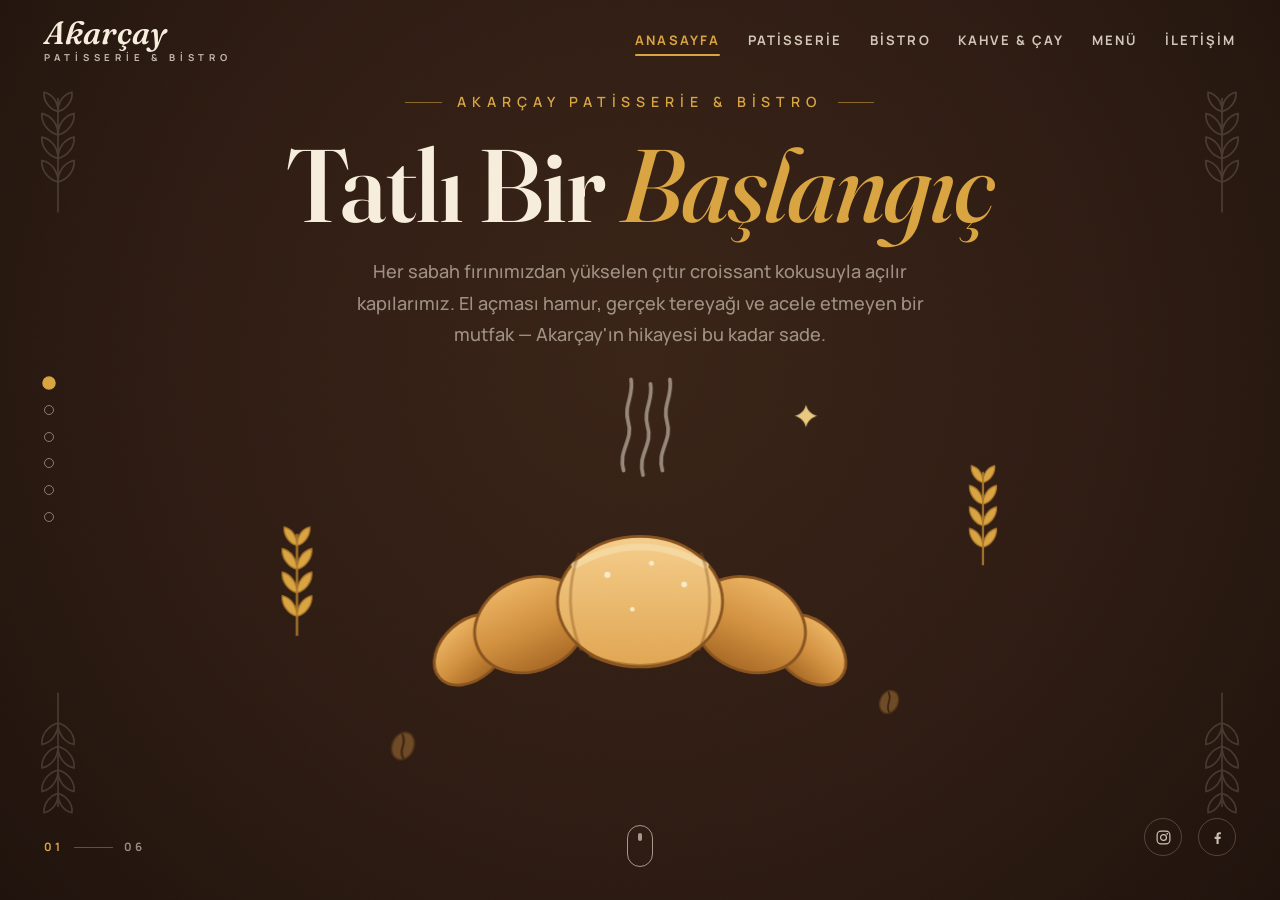
==== index.html @ a1cb0efa "feat: 6 sahnelik tam ekran arayüz — SceneDeck motoru, fare paralaksı, özgün SVG illüstrasyonlar" ====
<!DOCTYPE html>
<html lang="tr">
<head>
  <meta charset="UTF-8">
  <meta name="viewport" content="width=device-width, initial-scale=1.0, viewport-fit=cover">
  <title>Akarçay Patisserie &amp; Bistro — Tatlı Bir Başlangıç</title>
  <meta name="description" content="Akarçay Patisserie & Bistro: el yapımı pastalar, taze fırın ürünleri ve günün her saati bistro lezzetleri.">
  <meta name="theme-color" content="#2E1C13">
  <link rel="icon" href="data:image/svg+xml,%3Csvg xmlns='http://www.w3.org/2000/svg' viewBox='0 0 100 100'%3E%3Ctext y='.9em' font-size='90'%3E%F0%9F%A5%90%3C/text%3E%3C/svg%3E">
  <link rel="preconnect" href="https://fonts.googleapis.com">
  <link rel="preconnect" href="https://fonts.gstatic.com" crossorigin>
  <link href="https://fonts.googleapis.com/css2?family=Fraunces:ital,opsz,wght@0,9..144,400;0,9..144,560;0,9..144,640;1,9..144,480;1,9..144,560&family=Manrope:wght@400;500;600;700&display=swap" rel="stylesheet">
  <link rel="stylesheet" href="css/tokens.css">
  <link rel="stylesheet" href="css/base.css">
  <link rel="stylesheet" href="css/layout.css">
  <link rel="stylesheet" href="css/scenes.css">
  <link rel="stylesheet" href="css/responsive.css">
</head>
<body>

  <!-- ═══ Yükleme perdesi ═══ -->
  <div class="preloader" aria-hidden="true">
    <div class="preloader-mark">
      <span class="preloader-name">Akarçay</span>
      <span class="preloader-sub">Patisserie &amp; Bistro</span>
    </div>
  </div>

  <!-- ═══ Sabit arayüz iskeleti ═══ -->
  <a class="skip-link" href="#iletisim">İletişime atla</a>

  <header class="site-chrome site-header">
    <a class="brand" href="#anasayfa" data-goto="0" aria-label="Akarçay Patisserie ve Bistro — Anasayfa">
      <span class="brand-name">Akarçay</span>
      <span class="brand-sub">Patisserie &amp; Bistro</span>
    </a>
    <nav class="site-nav" aria-label="Ana menü">
      <a href="#anasayfa"   data-goto="0">Anasayfa</a>
      <a href="#patisserie" data-goto="1">Patisserie</a>
      <a href="#bistro"     data-goto="2">Bistro</a>
      <a href="#kahve"      data-goto="3">Kahve &amp; Çay</a>
      <a href="#menu"       data-goto="4">Menü</a>
      <a href="#iletisim"   data-goto="5">İletişim</a>
    </nav>
    <button class="menu-toggle" type="button" aria-expanded="false" aria-controls="menu-overlay" aria-label="Menüyü aç">
      <span></span><span></span>
    </button>
  </header>

  <nav class="bullets site-chrome" aria-label="Sahne gezinmesi">
    <button type="button" data-goto="0" aria-label="1. sahne — Tatlı Bir Başlangıç" aria-current="true"></button>
    <button type="button" data-goto="1" aria-label="2. sahne — Patisserie"></button>
    <button type="button" data-goto="2" aria-label="3. sahne — Bistro"></button>
    <button type="button" data-goto="3" aria-label="4. sahne — Kahve ve Çay"></button>
    <button type="button" data-goto="4" aria-label="5. sahne — Menü"></button>
    <button type="button" data-goto="5" aria-label="6. sahne — İletişim"></button>
  </nav>

  <div class="slide-counter site-chrome" aria-hidden="true">
    <span class="counter-current">01</span><span class="counter-sep"></span><span class="counter-total">06</span>
  </div>

  <div class="scroll-hint site-chrome" aria-hidden="true">
    <span class="scroll-hint-mouse"><span class="scroll-hint-dot"></span></span>
  </div>

  <div class="socials site-chrome">
    <a href="#" aria-label="Instagram (yakında)">
      <svg viewBox="0 0 24 24" aria-hidden="true"><rect x="3" y="3" width="18" height="18" rx="5.5" fill="none" stroke="currentColor" stroke-width="1.7"/><circle cx="12" cy="12" r="4.2" fill="none" stroke="currentColor" stroke-width="1.7"/><circle cx="17.2" cy="6.8" r="1.25" fill="currentColor"/></svg>
    </a>
    <a href="#" aria-label="Facebook (yakında)">
      <svg viewBox="0 0 24 24" aria-hidden="true"><path d="M13.6 21v-7h2.6l.5-3h-3.1V9.1c0-.9.3-1.6 1.7-1.6h1.5V4.8c-.3 0-1.2-.1-2.3-.1-2.3 0-3.9 1.4-3.9 4V11H8v3h2.6v7z" fill="currentColor"/></svg>
    </a>
  </div>

  <svg class="ornament ornament-tl site-chrome" aria-hidden="true"><use href="#orn-wheat"/></svg>
  <svg class="ornament ornament-tr site-chrome" aria-hidden="true"><use href="#orn-wheat"/></svg>
  <svg class="ornament ornament-bl site-chrome" aria-hidden="true"><use href="#orn-wheat"/></svg>
  <svg class="ornament ornament-br site-chrome" aria-hidden="true"><use href="#orn-wheat"/></svg>

  <!-- ═══ Sahne destesi ═══ -->
  <main class="deck" id="deck" aria-label="Akarçay tanıtım sahneleri">

    <div class="deck-bgs" aria-hidden="true">
      <div class="deck-bg bg-espresso is-visible"></div>
      <div class="deck-bg bg-cherry"></div>
      <div class="deck-bg bg-olive"></div>
      <div class="deck-bg bg-mocha"></div>
      <div class="deck-bg bg-cream"></div>
      <div class="deck-bg bg-night"></div>
    </div>

    <!-- ── Sahne 1 · Açılış ── -->
    <section class="slide is-active" id="anasayfa" data-theme="dark" role="group" aria-roledescription="sahne" aria-label="1 / 6 — Tatlı Bir Başlangıç">
      <div class="copy">
        <p class="kicker layer" data-depth="6" style="--d:40ms"><span class="anim">Akarçay Patisserie &amp; Bistro</span></p>
        <h1 class="headline layer" data-depth="10" style="--d:120ms"><span class="anim">Tatlı Bir <em>Başlangıç</em></span></h1>
        <p class="lead layer" data-depth="8" style="--d:220ms"><span class="anim">Her sabah fırınımızdan yükselen çıtır croissant kokusuyla açılır kapılarımız. El açması hamur, gerçek tereyağı ve acele etmeyen bir mutfak — Akarçay'ın hikayesi bu kadar sade.</span></p>
      </div>
      <div class="scene s1">
        <div class="layer s1-shadow" data-depth="18" style="--d:260ms"><div class="anim"><div class="shadow-blob"></div></div></div>
        <div class="layer s1-croissant" data-depth="26" style="--d:200ms"><div class="anim"><div class="float float-a">
          <svg viewBox="0 0 480 300" aria-hidden="true">
            <defs>
              <linearGradient id="g-cro" x1="0" y1="0" x2="0" y2="1">
                <stop offset="0" stop-color="#EBB463"/><stop offset=".55" stop-color="#D08F3E"/><stop offset="1" stop-color="#A96A26"/>
              </linearGradient>
              <linearGradient id="g-cro-hi" x1="0" y1="0" x2="0" y2="1">
                <stop offset="0" stop-color="#F5CE8C"/><stop offset="1" stop-color="#E0A652"/>
              </linearGradient>
            </defs>
            <g stroke="#8A5420" stroke-width="3">
              <ellipse cx="64"  cy="210" rx="44" ry="30" fill="url(#g-cro)" transform="rotate(-42 64 210)"/>
              <ellipse cx="416" cy="210" rx="44" ry="30" fill="url(#g-cro)" transform="rotate(42 416 210)"/>
              <ellipse cx="126" cy="184" rx="60" ry="48" fill="url(#g-cro)" transform="rotate(-24 126 184)"/>
              <ellipse cx="354" cy="184" rx="60" ry="48" fill="url(#g-cro)" transform="rotate(24 354 184)"/>
              <ellipse cx="240" cy="160" rx="86" ry="68" fill="url(#g-cro-hi)"/>
            </g>
            <path d="M172 122 Q240 84 308 122" fill="none" stroke="#F6DCA6" stroke-width="7" stroke-linecap="round" opacity=".8"/>
            <path d="M188 216 Q240 238 292 216" fill="none" stroke="#8A5420" stroke-width="4" stroke-linecap="round" opacity=".55"/>
            <path d="M176 110 Q158 160 178 210" fill="none" stroke="#8A5420" stroke-width="3" stroke-linecap="round" opacity=".4"/>
            <path d="M304 110 Q322 160 302 210" fill="none" stroke="#8A5420" stroke-width="3" stroke-linecap="round" opacity=".4"/>
            <g fill="#FBF0D2" opacity=".9">
              <circle cx="206" cy="132" r="3.2"/><circle cx="252" cy="120" r="2.6"/><circle cx="286" cy="142" r="3"/><circle cx="232" cy="168" r="2.4"/>
            </g>
          </svg>
        </div></div></div>
        <div class="layer s1-steam" data-depth="14" style="--d:420ms"><div class="anim">
          <svg class="steam" viewBox="0 0 120 150" aria-hidden="true">
            <path class="steam-p steam-1" d="M38 140 C30 112 52 100 44 74 C38 52 52 40 48 18" fill="none" stroke="currentColor" stroke-width="5" stroke-linecap="round"/>
            <path class="steam-p steam-2" d="M64 146 C56 118 78 106 70 80 C64 58 78 46 74 24" fill="none" stroke="currentColor" stroke-width="5" stroke-linecap="round"/>
            <path class="steam-p steam-3" d="M90 140 C82 112 104 100 96 74 C90 52 104 40 100 18" fill="none" stroke="currentColor" stroke-width="5" stroke-linecap="round"/>
          </svg>
        </div></div>
        <div class="layer s1-wheat-l" data-depth="34" style="--d:340ms"><div class="anim"><div class="float float-c">
          <svg viewBox="0 0 60 120" aria-hidden="true"><use href="#orn-wheat-solid"/></svg>
        </div></div></div>
        <div class="layer s1-wheat-r" data-depth="40" style="--d:380ms"><div class="anim"><div class="float float-b">
          <svg viewBox="0 0 60 120" aria-hidden="true"><use href="#orn-wheat-solid"/></svg>
        </div></div></div>
        <div class="layer s1-bean-1" data-depth="52" style="--d:440ms"><div class="anim"><div class="float float-b">
          <svg viewBox="0 0 40 40" aria-hidden="true"><use href="#ic-bean"/></svg>
        </div></div></div>
        <div class="layer s1-bean-2" data-depth="60" style="--d:500ms"><div class="anim"><div class="float float-c">
          <svg viewBox="0 0 40 40" aria-hidden="true"><use href="#ic-bean"/></svg>
        </div></div></div>
        <div class="layer s1-spark" data-depth="70" style="--d:560ms"><div class="anim">
          <svg class="sparkle" viewBox="0 0 32 32" aria-hidden="true"><use href="#ic-spark"/></svg>
        </div></div></div>
      </div>
    </section>

    <!-- ── Sahne 2 · Patisserie ── -->
    <section class="slide" id="patisserie" data-theme="dark" role="group" aria-roledescription="sahne" aria-label="2 / 6 — El Emeği, Katman Katman">
      <div class="copy">
        <p class="kicker layer" data-depth="6" style="--d:40ms"><span class="anim">Patisserie</span></p>
        <h2 class="headline layer" data-depth="10" style="--d:120ms"><span class="anim">El Emeği, <em>Katman Katman</em></span></h2>
        <p class="lead layer" data-depth="8" style="--d:220ms"><span class="anim">Pandispanyadan kremaya her kat, ölçüyle değil sabırla hazırlanır. Vitrinimizdeki her dilim, günün en tatlı kararıdır.</span></p>
      </div>
      <div class="scene s2">
        <div class="layer s2-shadow" data-depth="18" style="--d:260ms"><div class="anim"><div class="shadow-blob"></div></div></div>
        <div class="layer s2-cake" data-depth="26" style="--d:200ms"><div class="anim"><div class="float float-a">
          <svg viewBox="0 0 380 400" aria-hidden="true">
            <defs>
              <linearGradient id="g-sponge" x1="0" y1="0" x2="0" y2="1">
                <stop offset="0" stop-color="#F6E7C8"/><stop offset="1" stop-color="#E8CFA0"/>
              </linearGradient>
              <linearGradient id="g-berrycream" x1="0" y1="0" x2="0" y2="1">
                <stop offset="0" stop-color="#D96A82"/><stop offset="1" stop-color="#B94660"/>
              </linearGradient>
            </defs>
            <ellipse cx="190" cy="356" rx="86" ry="14" fill="#B98A4C"/>
            <rect x="180" y="304" width="20" height="52" fill="#C99A56"/>
            <ellipse cx="190" cy="304" rx="126" ry="18" fill="#D9AC62"/>
            <g stroke="#8E5A2A" stroke-width="2.5">
              <rect x="76" y="236" width="228" height="62" rx="10" fill="url(#g-sponge)"/>
              <rect x="76" y="206" width="228" height="34" rx="10" fill="url(#g-berrycream)"/>
              <rect x="76" y="148" width="228" height="62" rx="10" fill="url(#g-sponge)"/>
            </g>
            <path d="M76 152 q0 -10 10 -10 h208 q10 0 10 10 v10 q-14 26 -26 2 q-10 30 -24 4 q-12 26 -25 2 q-11 28 -24 3 q-12 26 -25 2 q-11 28 -24 3 q-13 26 -26 2 q-12 28 -24 4 q-10 22 -20 -2 z" fill="#8E3548" stroke="#6E2635" stroke-width="2.5"/>
            <g transform="translate(190 106)">
              <path d="M0 34 C-26 18 -20 -12 0 -6 C20 -12 26 18 0 34" fill="#C6394F" stroke="#8E2438" stroke-width="2.5"/>
              <path d="M-9 -8 L0 -20 L9 -8 L0 -12 Z" fill="#5E7C46"/>
              <g fill="#F2C9C0" opacity=".85"><circle cx="-7" cy="8" r="1.6"/><circle cx="6" cy="4" r="1.6"/><circle cx="0" cy="18" r="1.6"/></g>
            </g>
            <g fill="#FBF0D2" opacity=".8"><circle cx="106" cy="178" r="2.6"/><circle cx="196" cy="186" r="2.2"/><circle cx="270" cy="172" r="2.6"/><circle cx="140" cy="262" r="2.4"/><circle cx="246" cy="268" r="2.4"/></g>
          </svg>
        </div></div></div>
        <div class="layer s2-mac-1" data-depth="46" style="--d:380ms"><div class="anim"><div class="float float-b">
          <svg viewBox="0 0 90 60" style="color:#C4536A" aria-hidden="true"><use href="#ic-macaron"/></svg>
        </div></div></div>
        <div class="layer s2-mac-2" data-depth="58" style="--d:440ms"><div class="anim"><div class="float float-c">
          <svg viewBox="0 0 90 60" style="color:#A9BC8F" aria-hidden="true"><use href="#ic-macaron"/></svg>
        </div></div></div>
        <div class="layer s2-mac-3" data-depth="38" style="--d:500ms"><div class="anim"><div class="float float-a">
          <svg viewBox="0 0 90 60" style="color:#D9A441" aria-hidden="true"><use href="#ic-macaron"/></svg>
        </div></div></div>
        <div class="layer s2-berry-1" data-depth="64" style="--d:520ms"><div class="anim"><div class="float float-b">
          <svg viewBox="0 0 36 40" aria-hidden="true"><use href="#ic-berry"/></svg>
        </div></div></div>
        <div class="layer s2-berry-2" data-depth="50" style="--d:560ms"><div class="anim"><div class="float float-c">
          <svg viewBox="0 0 36 40" aria-hidden="true"><use href="#ic-berry"/></svg>
        </div></div></div>
        <div class="layer s2-spark" data-depth="72" style="--d:600ms"><div class="anim">
          <svg class="sparkle" viewBox="0 0 32 32" aria-hidden="true"><use href="#ic-spark"/></svg>
        </div></div></div>
      </div>
    </section>

    <!-- ── Sahne 3 · Bistro ── -->
    <section class="slide" id="bistro" data-theme="dark" role="group" aria-roledescription="sahne" aria-label="3 / 6 — Günün Her Saati Sofra">
      <div class="copy">
        <p class="kicker layer" data-depth="6" style="--d:40ms"><span class="anim">Bistro</span></p>
        <h2 class="headline layer" data-depth="10" style="--d:120ms"><span class="anim">Günün Her Saati <em>Sofra</em></span></h2>
        <p class="lead layer" data-depth="8" style="--d:220ms"><span class="anim">Kahvaltıdan akşam sofrasına uzanan all-day mutfağımızda tabaklar mevsimle değişir; lezzet hep aynı kalır.</span></p>
      </div>
      <div class="scene s3">
        <div class="layer s3-shadow" data-depth="18" style="--d:260ms"><div class="anim"><div class="shadow-blob"></div></div></div>
        <div class="layer s3-plate" data-depth="26" style="--d:200ms"><div class="anim"><div class="float float-a">
          <svg viewBox="0 0 460 330" aria-hidden="true">
            <defs>
              <linearGradient id="g-toast" x1="0" y1="0" x2="0" y2="1">
                <stop offset="0" stop-color="#E8B462"/><stop offset="1" stop-color="#C08540"/>
              </linearGradient>
            </defs>
            <ellipse cx="230" cy="180" rx="196" ry="122" fill="#F1E6D2" stroke="#C9B48E" stroke-width="3"/>
            <ellipse cx="230" cy="178" rx="164" ry="98" fill="#FAF3E4"/>
            <g transform="rotate(-7 210 172)">
              <rect x="96" y="118" width="212" height="126" rx="16" fill="url(#g-toast)" stroke="#8A5420" stroke-width="3"/>
              <rect x="110" y="130" width="184" height="102" rx="10" fill="#F0C87E" opacity=".65"/>
            </g>
            <path d="M156 148 C120 132 118 186 152 196 C130 224 178 244 200 224 C214 250 262 244 264 216 C296 228 322 196 298 176 C322 156 292 122 264 136 C254 108 202 108 196 134 C176 118 148 124 156 148 Z" fill="#FFF9EE" stroke="#E4D2AE" stroke-width="3"/>
            <circle cx="212" cy="180" r="34" fill="#E8A33D" stroke="#C77F1F" stroke-width="3"/>
            <ellipse cx="202" cy="170" rx="10" ry="7" fill="#F6C86E" opacity=".9"/>
            <g transform="rotate(14 350 208)">
              <path d="M296 208 A54 34 0 0 1 404 208 L404 214 A54 34 0 0 1 296 214 Z" fill="#7E9457" stroke="#55693A" stroke-width="3"/>
              <path d="M310 206 A40 24 0 0 1 390 206 L390 210 A40 24 0 0 1 310 210 Z" fill="#B7CB8B"/>
              <circle cx="350" cy="204" r="9" fill="#6B4B2A"/>
            </g>
            <g fill="#43512F" opacity=".85"><circle cx="150" cy="238" r="2.4"/><circle cx="252" cy="252" r="2.4"/><circle cx="318" cy="150" r="2.4"/></g>
          </svg>
        </div></div></div>
        <div class="layer s3-tomato" data-depth="52" style="--d:400ms"><div class="anim"><div class="float float-b">
          <svg viewBox="0 0 56 56" aria-hidden="true">
            <circle cx="28" cy="28" r="24" fill="#D95746" stroke="#A93526" stroke-width="2.5"/>
            <circle cx="28" cy="28" r="17" fill="#EE7A64"/>
            <g fill="#F8C9B4"><ellipse cx="28" cy="16" rx="4" ry="6"/><ellipse cx="38" cy="24" rx="4" ry="6" transform="rotate(72 38 24)"/><ellipse cx="34" cy="37" rx="4" ry="6" transform="rotate(144 34 37)"/><ellipse cx="22" cy="37" rx="4" ry="6" transform="rotate(216 22 37)"/><ellipse cx="18" cy="24" rx="4" ry="6" transform="rotate(288 18 24)"/></g>
            <circle cx="28" cy="28" r="4" fill="#F5B49A"/>
          </svg>
        </div></div></div>
        <div class="layer s3-basil-1" data-depth="62" style="--d:460ms"><div class="anim"><div class="float float-c">
          <svg viewBox="0 0 44 52" aria-hidden="true"><use href="#ic-leaf"/></svg>
        </div></div></div>
        <div class="layer s3-basil-2" data-depth="44" style="--d:520ms"><div class="anim"><div class="float float-a">
          <svg viewBox="0 0 44 52" aria-hidden="true"><use href="#ic-leaf"/></svg>
        </div></div></div>
        <div class="layer s3-pepper" data-depth="70" style="--d:560ms"><div class="anim"><div class="float float-b">
          <svg viewBox="0 0 48 30" aria-hidden="true">
            <path d="M6 22 C10 8 34 4 42 10 C40 14 36 14 32 13 C26 24 12 28 6 22 Z" fill="#C24A38" stroke="#8E2F20" stroke-width="2"/>
            <path d="M42 10 C45 8 46 6 45 3" fill="none" stroke="#5E7C46" stroke-width="2.5" stroke-linecap="round"/>
          </svg>
        </div></div></div>
      </div>
    </section>

    <!-- ── Sahne 4 · Kahve & Çay ── -->
    <section class="slide" id="kahve" data-theme="dark" role="group" aria-roledescription="sahne" aria-label="4 / 6 — Fincanın Sıcak Tarafı">
      <div class="copy">
        <p class="kicker layer" data-depth="6" style="--d:40ms"><span class="anim">Kahve &amp; Çay</span></p>
        <h2 class="headline layer" data-depth="10" style="--d:120ms"><span class="anim">Fincanın <em>Sıcak</em> Tarafı</span></h2>
        <p class="lead layer" data-depth="8" style="--d:220ms"><span class="anim">Özenle kavrulmuş çekirdekler, ince demlenmiş çaylar; yanında küçük bir tatlı, karşınızda büyük bir mola.</span></p>
      </div>
      <div class="scene s4">
        <div class="layer s4-shadow" data-depth="18" style="--d:260ms"><div class="anim"><div class="shadow-blob"></div></div></div>
        <div class="layer s4-cup" data-depth="26" style="--d:200ms"><div class="anim"><div class="float float-a">
          <svg viewBox="0 0 400 340" aria-hidden="true">
            <defs>
              <linearGradient id="g-cup" x1="0" y1="0" x2="0" y2="1">
                <stop offset="0" stop-color="#FBF3E2"/><stop offset="1" stop-color="#E9D6B4"/>
              </linearGradient>
            </defs>
            <ellipse cx="200" cy="296" rx="132" ry="22" fill="#D9AC62"/>
            <ellipse cx="200" cy="290" rx="108" ry="16" fill="#EFD9AE"/>
            <path d="M298 172 C336 164 344 216 300 226 C292 228 284 228 280 226 L286 206 C302 210 316 204 312 190 C309 179 300 176 292 180 Z" fill="url(#g-cup)" stroke="#B08A4E" stroke-width="3"/>
            <path d="M104 150 L120 268 Q122 284 146 284 L254 284 Q278 284 280 268 L296 150 Z" fill="url(#g-cup)" stroke="#B08A4E" stroke-width="3"/>
            <path d="M112 196 L288 196" stroke="#C98A3D" stroke-width="5" opacity=".55"/>
            <ellipse cx="200" cy="150" rx="96" ry="26" fill="#4A2C14" stroke="#B08A4E" stroke-width="3"/>
            <path d="M200 136 C188 142 190 152 200 156 C210 152 212 142 200 136 M200 156 C198 160 198 164 200 168" fill="none" stroke="#EFD9AE" stroke-width="4" stroke-linecap="round"/>
            <ellipse cx="200" cy="150" rx="72" ry="17" fill="none" stroke="#D9A441" stroke-width="2.5" opacity=".6"/>
          </svg>
        </div></div></div>
        <div class="layer s4-steam" data-depth="14" style="--d:420ms"><div class="anim">
          <svg class="steam steam-big" viewBox="0 0 120 150" aria-hidden="true">
            <path class="steam-p steam-1" d="M38 140 C30 112 52 100 44 74 C38 52 52 40 48 18" fill="none" stroke="currentColor" stroke-width="5" stroke-linecap="round"/>
            <path class="steam-p steam-2" d="M64 146 C56 118 78 106 70 80 C64 58 78 46 74 24" fill="none" stroke="currentColor" stroke-width="5" stroke-linecap="round"/>
            <path class="steam-p steam-3" d="M90 140 C82 112 104 100 96 74 C90 52 104 40 100 18" fill="none" stroke="currentColor" stroke-width="5" stroke-linecap="round"/>
          </svg>
        </div></div>
        <div class="layer s4-bean-1" data-depth="56" style="--d:400ms"><div class="anim"><div class="float float-b">
          <svg viewBox="0 0 40 40" aria-hidden="true"><use href="#ic-bean"/></svg>
        </div></div></div>
        <div class="layer s4-bean-2" data-depth="44" style="--d:460ms"><div class="anim"><div class="float float-c">
          <svg viewBox="0 0 40 40" aria-hidden="true"><use href="#ic-bean"/></svg>
        </div></div></div>
        <div class="layer s4-cinnamon" data-depth="64" style="--d:520ms"><div class="anim"><div class="float float-a">
          <svg viewBox="0 0 90 34" aria-hidden="true">
            <rect x="4" y="8" width="82" height="18" rx="9" fill="#A96A32" stroke="#7C481D" stroke-width="2.5"/>
            <path d="M12 12 q8 5 0 10 M26 12 q8 5 0 10 M40 12 q8 5 0 10 M54 12 q8 5 0 10 M68 12 q8 5 0 10" fill="none" stroke="#7C481D" stroke-width="2" stroke-linecap="round" opacity=".8"/>
          </svg>
        </div></div></div>
        <div class="layer s4-anise" data-depth="74" style="--d:560ms"><div class="anim"><div class="float float-b">
          <svg viewBox="0 0 44 44" aria-hidden="true">
            <g fill="#6E4A26" stroke="#4E3218" stroke-width="1.6">
              <ellipse cx="22" cy="8"  rx="4.5" ry="8"/><ellipse cx="22" cy="36" rx="4.5" ry="8"/>
              <ellipse cx="8"  cy="22" rx="8" ry="4.5"/><ellipse cx="36" cy="22" rx="8" ry="4.5"/>
              <ellipse cx="12" cy="12" rx="4.2" ry="7.4" transform="rotate(-45 12 12)"/><ellipse cx="32" cy="32" rx="4.2" ry="7.4" transform="rotate(-45 32 32)"/>
              <ellipse cx="32" cy="12" rx="4.2" ry="7.4" transform="rotate(45 32 12)"/><ellipse cx="12" cy="32" rx="4.2" ry="7.4" transform="rotate(45 12 32)"/>
            </g>
            <circle cx="22" cy="22" r="4.5" fill="#8A5E30"/>
          </svg>
        </div></div></div>
      </div>
    </section>

    <!-- ── Sahne 5 · Menü kapısı (aydınlık) ── -->
    <section class="slide" id="menu" data-theme="light" role="group" aria-roledescription="sahne" aria-label="5 / 6 — Sofra Kuruldu">
      <div class="copy">
        <p class="kicker layer" data-depth="6" style="--d:40ms"><span class="anim">Menü</span></p>
        <h2 class="headline layer" data-depth="10" style="--d:120ms"><span class="anim">Sofra <em>Kuruldu</em></span></h2>
        <p class="lead layer" data-depth="8" style="--d:220ms"><span class="anim">Patisserie vitrininden bistro klasiklerine — hepsi tek menüde bir araya geliyor.</span></p>
        <div class="cta-wrap layer" data-depth="12" style="--d:320ms"><div class="anim">
          <button class="btn btn-dark" type="button" data-soon>Menüyü Keşfet</button>
          <p class="cta-note">QR menümüz çok yakında burada</p>
          <span class="soon-stamp" aria-hidden="true">Çok Yakında</span>
        </div></div>
      </div>
      <div class="scene s5">
        <div class="layer s5-tart" data-depth="40" style="--d:300ms"><div class="anim"><div class="float float-a">
          <svg viewBox="0 0 200 200" aria-hidden="true">
            <circle cx="100" cy="100" r="96" fill="#FFFDF6" stroke="#DCC9A4" stroke-width="3"/>
            <circle cx="100" cy="100" r="64" fill="#E8B462" stroke="#B07C34" stroke-width="3"/>
            <circle cx="100" cy="100" r="48" fill="#8E3548"/>
            <g fill="#C6394F" stroke="#6E2635" stroke-width="1.5"><circle cx="86" cy="88" r="9"/><circle cx="114" cy="86" r="9"/><circle cx="122" cy="112" r="9"/><circle cx="96" cy="118" r="9"/><circle cx="76" cy="108" r="9"/><circle cx="104" cy="100" r="9"/></g>
          </svg>
        </div></div></div>
        <div class="layer s5-coffee" data-depth="56" style="--d:360ms"><div class="anim"><div class="float float-b">
          <svg viewBox="0 0 180 180" aria-hidden="true">
            <circle cx="90" cy="90" r="86" fill="#FFFDF6" stroke="#DCC9A4" stroke-width="3"/>
            <circle cx="90" cy="90" r="58" fill="#4A2C14"/>
            <path d="M62 92 C74 74 106 74 118 92 C106 108 74 108 62 92 Z" fill="#C98A3D" opacity=".85"/>
            <path d="M78 90 q12 -12 24 0 q-12 12 -24 0" fill="#F1E2C2"/>
          </svg>
        </div></div></div>
        <div class="layer s5-roll" data-depth="34" style="--d:420ms"><div class="anim"><div class="float float-c">
          <svg viewBox="0 0 190 190" aria-hidden="true">
            <circle cx="95" cy="95" r="90" fill="#FFFDF6" stroke="#DCC9A4" stroke-width="3"/>
            <circle cx="95" cy="95" r="58" fill="#D9A441" stroke="#A96A26" stroke-width="3"/>
            <path d="M95 95 m0 -44 a44 44 0 1 1 -44 44 a34 34 0 1 0 34 -34 a24 24 0 1 1 -24 24 a14 14 0 1 0 14 -14" fill="none" stroke="#8A5420" stroke-width="7" stroke-linecap="round"/>
          </svg>
        </div></div></div>
        <div class="layer s5-salad" data-depth="48" style="--d:480ms"><div class="anim"><div class="float float-a">
          <svg viewBox="0 0 200 200" aria-hidden="true">
            <circle cx="100" cy="100" r="96" fill="#FFFDF6" stroke="#DCC9A4" stroke-width="3"/>
            <circle cx="100" cy="100" r="62" fill="#EFE6CE"/>
            <g fill="#7E9457" stroke="#55693A" stroke-width="2"><ellipse cx="82" cy="92" rx="20" ry="14" transform="rotate(-24 82 92)"/><ellipse cx="116" cy="88" rx="20" ry="14" transform="rotate(18 116 88)"/><ellipse cx="100" cy="116" rx="22" ry="15" transform="rotate(-6 100 116)"/></g>
            <circle cx="94" cy="94" r="7" fill="#D95746"/><circle cx="120" cy="110" r="7" fill="#D95746"/><circle cx="76" cy="112" r="6" fill="#E8A33D"/>
          </svg>
        </div></div></div>
        <div class="layer s5-slice" data-depth="62" style="--d:520ms"><div class="anim"><div class="float float-b">
          <svg viewBox="0 0 170 170" aria-hidden="true">
            <circle cx="85" cy="85" r="80" fill="#FFFDF6" stroke="#DCC9A4" stroke-width="3"/>
            <g transform="rotate(-18 85 85)">
              <path d="M85 40 L122 124 Q85 140 48 124 Z" fill="#F6E7C8" stroke="#B07C34" stroke-width="3"/>
              <path d="M62 116 Q85 126 108 116" fill="none" stroke="#B94660" stroke-width="8"/>
              <circle cx="85" cy="52" r="7" fill="#C6394F"/>
            </g>
          </svg>
        </div></div></div>
        <div class="layer s5-fork" data-depth="70" style="--d:560ms"><div class="anim"><div class="float float-c">
          <svg viewBox="0 0 40 150" aria-hidden="true">
            <g stroke="#8A6B3F" stroke-width="4" stroke-linecap="round" fill="none">
              <path d="M12 8 V40 M20 8 V40 M28 8 V40"/>
              <path d="M12 40 Q20 52 20 60 V138 M28 40 Q20 52 20 60"/>
            </g>
          </svg>
        </div></div></div>
      </div>
    </section>

    <!-- ── Sahne 6 · Mekan & İletişim ── -->
    <section class="slide" id="iletisim" data-theme="dark" role="group" aria-roledescription="sahne" aria-label="6 / 6 — Çayınız Demlendi, Bekleriz">
      <div class="lamps layer" data-depth="10" style="--d:80ms" aria-hidden="true"><div class="anim">
        <svg viewBox="0 0 600 190" aria-hidden="true">
          <defs>
            <radialGradient id="g-glow" cx=".5" cy=".5" r=".5">
              <stop offset="0" stop-color="#F5CE8C" stop-opacity=".85"/><stop offset="1" stop-color="#F5CE8C" stop-opacity="0"/>
            </radialGradient>
          </defs>
          <g stroke="#8A6B3F" stroke-width="3">
            <line x1="120" y1="0" x2="120" y2="96"/><line x1="300" y1="0" x2="300" y2="52"/><line x1="480" y1="0" x2="480" y2="76"/>
          </g>
          <g>
            <circle cx="120" cy="118" r="40" fill="url(#g-glow)"/><circle cx="120" cy="112" r="15" fill="#E8B85C" stroke="#B08A4E" stroke-width="2.5"/>
            <circle cx="300" cy="74" r="46" fill="url(#g-glow)"/><circle cx="300" cy="68" r="16" fill="#F0C368" stroke="#B08A4E" stroke-width="2.5"/>
            <circle cx="480" cy="98" r="38" fill="url(#g-glow)"/><circle cx="480" cy="92" r="14" fill="#E8B85C" stroke="#B08A4E" stroke-width="2.5"/>
          </g>
        </svg>
      </div></div>
      <div class="copy copy-contact">
        <p class="kicker layer" data-depth="6" style="--d:40ms"><span class="anim">Mekan &amp; İletişim</span></p>
        <h2 class="headline layer" data-depth="10" style="--d:120ms"><span class="anim">Çayınız Demlendi, <em>Bekleriz</em></span></h2>
        <div class="contact-grid layer" data-depth="8" style="--d:240ms"><div class="anim">
          <div class="contact-item">
            <h3>Adres</h3>
            <p data-slot="adres">Adres bilgisi<br>çok yakında</p>
          </div>
          <div class="contact-item">
            <h3>Çalışma Saatleri</h3>
            <p data-slot="saatler">Her gün<br>08.00 — 23.00</p>
          </div>
          <div class="contact-item">
            <h3>Rezervasyon</h3>
            <p data-slot="telefon">Telefon numarası<br>çok yakında</p>
          </div>
        </div></div>
        <div class="cta-wrap layer" data-depth="12" style="--d:340ms"><div class="anim">
          <button class="btn btn-light" type="button" data-soon>Yol Tarifi Al</button>
          <span class="soon-stamp" aria-hidden="true">Çok Yakında</span>
        </div></div>
      </div>
    </section>

  </main>

  <!-- ═══ Mobil menü katmanı ═══ -->
  <div class="menu-overlay" id="menu-overlay" aria-hidden="true">
    <nav aria-label="Mobil menü">
      <a href="#anasayfa"   data-goto="0">Anasayfa</a>
      <a href="#patisserie" data-goto="1">Patisserie</a>
      <a href="#bistro"     data-goto="2">Bistro</a>
      <a href="#kahve"      data-goto="3">Kahve &amp; Çay</a>
      <a href="#menu"       data-goto="4">Menü</a>
      <a href="#iletisim"   data-goto="5">İletişim</a>
    </nav>
  </div>

  <!-- ═══ Doku katmanı ═══ -->
  <svg class="grain" aria-hidden="true">
    <filter id="grain-f"><feTurbulence type="fractalNoise" baseFrequency="0.72" numOctaves="2" stitchTiles="stitch"/></filter>
    <rect width="100%" height="100%" filter="url(#grain-f)"/>
  </svg>

  <!-- ═══ Ortak semboller ═══ -->
  <svg width="0" height="0" style="position:absolute" aria-hidden="true">
    <defs>
      <symbol id="orn-wheat" viewBox="0 0 60 120">
        <g fill="none" stroke="currentColor" stroke-width="1.6" stroke-linecap="round">
          <path d="M30 116 C30 84 30 48 30 10"/>
          <path d="M30 22 C22 20 16 12 17 4 C25 6 30 13 30 22 Z"/><path d="M30 22 C38 20 44 12 43 4 C35 6 30 13 30 22 Z"/>
          <path d="M30 44 C21 42 14 33 15 24 C24 26 30 34 30 44 Z"/><path d="M30 44 C39 42 46 33 45 24 C36 26 30 34 30 44 Z"/>
          <path d="M30 66 C21 64 14 55 15 46 C24 48 30 56 30 66 Z"/><path d="M30 66 C39 64 46 55 45 46 C36 48 30 56 30 66 Z"/>
          <path d="M30 88 C21 86 14 77 15 68 C24 70 30 78 30 88 Z"/><path d="M30 88 C39 86 46 77 45 68 C36 70 30 78 30 88 Z"/>
        </g>
      </symbol>
      <symbol id="orn-wheat-solid" viewBox="0 0 60 120">
        <g fill="#D9A441" stroke="#A9752B" stroke-width="1.4">
          <path d="M30 116 C30 84 30 48 30 12" fill="none" stroke-width="2.4"/>
          <path d="M30 24 C22 22 16 13 17 5 C25 7 30 14 30 24 Z"/><path d="M30 24 C38 22 44 13 43 5 C35 7 30 14 30 24 Z"/>
          <path d="M30 48 C21 46 14 36 15 27 C24 29 30 38 30 48 Z"/><path d="M30 48 C39 46 46 36 45 27 C36 29 30 38 30 48 Z"/>
          <path d="M30 72 C21 70 14 60 15 51 C24 53 30 62 30 72 Z"/><path d="M30 72 C39 70 46 60 45 51 C36 53 30 62 30 72 Z"/>
          <path d="M30 96 C21 94 14 84 15 75 C24 77 30 86 30 96 Z"/><path d="M30 96 C39 94 46 84 45 75 C36 77 30 86 30 96 Z"/>
        </g>
      </symbol>
      <symbol id="ic-bean" viewBox="0 0 40 40">
        <ellipse cx="20" cy="20" rx="13" ry="17" fill="#6E4A26" stroke="#4E3218" stroke-width="2" transform="rotate(24 20 20)"/>
        <path d="M14 8 C24 16 16 26 26 33" fill="none" stroke="#3C2712" stroke-width="2.6" stroke-linecap="round" transform="rotate(24 20 20)"/>
      </symbol>
      <symbol id="ic-spark" viewBox="0 0 32 32">
        <path d="M16 2 C17.5 9 23 14.5 30 16 C23 17.5 17.5 23 16 30 C14.5 23 9 17.5 2 16 C9 14.5 14.5 9 16 2 Z" fill="currentColor"/>
      </symbol>
      <symbol id="ic-macaron" viewBox="0 0 90 60">
        <ellipse cx="45" cy="20" rx="36" ry="16" fill="currentColor"/>
        <ellipse cx="45" cy="40" rx="36" ry="16" fill="currentColor"/>
        <ellipse cx="45" cy="12" rx="26" ry="8" fill="#FFFFFF" opacity=".22"/>
        <rect x="11" y="26" width="68" height="8" rx="4" fill="#FBF0D2"/>
        <ellipse cx="45" cy="52" rx="30" ry="5" fill="#000000" opacity=".14"/>
      </symbol>
      <symbol id="ic-berry" viewBox="0 0 36 40">
        <path d="M18 38 C4 30 6 12 18 8 C30 12 32 30 18 38 Z" fill="#C6394F" stroke="#8E2438" stroke-width="2"/>
        <path d="M12 8 L18 1 L24 8 L18 5 Z" fill="#5E7C46"/>
        <g fill="#F2C9C0" opacity=".85"><circle cx="14" cy="18" r="1.4"/><circle cx="22" cy="16" r="1.4"/><circle cx="18" cy="26" r="1.4"/><circle cx="13" cy="27" r="1.2"/><circle cx="23" cy="26" r="1.2"/></g>
      </symbol>
      <symbol id="ic-leaf" viewBox="0 0 44 52">
        <path d="M22 50 C4 38 4 14 22 2 C40 14 40 38 22 50 Z" fill="#5E7C46" stroke="#3F5630" stroke-width="2"/>
        <path d="M22 46 C22 32 22 18 22 6 M22 18 C16 20 12 24 11 29 M22 18 C28 20 32 24 33 29 M22 30 C17 32 14 35 13 39 M22 30 C27 32 30 35 31 39" fill="none" stroke="#3F5630" stroke-width="1.6" stroke-linecap="round"/>
      </symbol>
    </defs>
  </svg>

  <script src="js/utils.js"></script>
  <script src="js/parallax.js"></script>
  <script src="js/deck.js"></script>
  <script src="js/main.js"></script>
</body>
</html>
---- css/tokens.css ----
/* ═══ Akarçay Patisserie & Bistro — Tasarım Token'ları ═══ */

:root {
  /* Palet — sıcak patisserie */
  --espresso-900: #1F130D;
  --espresso-800: #2E1C13;
  --espresso-700: #3A2418;
  --mocha-700: #4A2E18;
  --cherry-800: #571E2B;
  --cherry-700: #7A2B3C;
  --olive-800: #2A331F;
  --olive-700: #3D4A2F;
  --cream-50: #FBF5E9;
  --cream-100: #F6EDDC;
  --cream-300: #EBD9BC;
  --caramel-400: #D9A441;
  --caramel-500: #C98A3D;
  --gold-300: #E8C97F;
  --berry-400: #C4536A;
  --pistachio-400: #A9BC8F;
  --ink: #2B1B12;

  /* Rol bazlı renkler (sahne temasına göre JS/CSS değiştirir) */
  --chrome: var(--cream-100);
  --chrome-soft: rgba(246, 237, 220, 0.55);
  --chrome-line: rgba(246, 237, 220, 0.28);
  --accent: var(--caramel-400);

  /* Tipografi */
  --font-display: "Fraunces", Georgia, "Times New Roman", serif;
  --font-body: "Manrope", "Segoe UI", system-ui, sans-serif;
  --text-hero: clamp(2.6rem, 1rem + 6.8vw, 6.6rem);
  --text-kicker: clamp(0.7rem, 0.62rem + 0.35vw, 0.88rem);
  --text-lead: clamp(0.95rem, 0.88rem + 0.35vw, 1.13rem);
  --text-ui: 0.82rem;

  /* Ritim */
  --space-edge: clamp(1.25rem, 0.8rem + 2.4vw, 3.5rem);
  --header-h: clamp(4.2rem, 3.4rem + 2vw, 5.6rem);

  /* Hareket fiziği */
  --ease-out-expo: cubic-bezier(0.16, 1, 0.3, 1);
  --ease-soft: cubic-bezier(0.33, 1, 0.68, 1);
  --dur-slide: 1200ms;
  --dur-out: 640ms;
  --dur-ui: 350ms;

  /* Katman düzeni */
  --z-deck: 1;
  --z-chrome: 40;
  --z-overlay: 60;
  --z-preloader: 80;
}

/* Aydınlık sahnede (Menü) arayüz mürekkep rengine döner */
html[data-scene-theme="light"] {
  --chrome: var(--ink);
  --chrome-soft: rgba(43, 27, 18, 0.55);
  --chrome-line: rgba(43, 27, 18, 0.22);
}
---- css/base.css ----
/* ═══ Temel: sıfırlama, tipografi, ortak bileşenler ═══ */

*, *::before, *::after { box-sizing: border-box; margin: 0; padding: 0; }

html, body {
  height: 100%;
  overflow: hidden;
  overscroll-behavior: none;
}

body {
  font-family: var(--font-body);
  font-size: 16px;
  line-height: 1.6;
  color: var(--cream-100);
  background: var(--espresso-800);
  -webkit-font-smoothing: antialiased;
  text-rendering: optimizeLegibility;
}

img, svg { display: block; max-width: 100%; }
button { font: inherit; color: inherit; background: none; border: none; cursor: pointer; }
a { color: inherit; text-decoration: none; }

::selection { background: var(--caramel-400); color: var(--espresso-900); }

:focus-visible {
  outline: 2px solid var(--accent);
  outline-offset: 3px;
  border-radius: 2px;
}

.skip-link {
  position: fixed;
  top: -100%;
  left: 1rem;
  z-index: var(--z-preloader);
  padding: 0.6rem 1.2rem;
  background: var(--cream-100);
  color: var(--ink);
  border-radius: 999px;
  font-size: var(--text-ui);
}
.skip-link:focus-visible { top: 1rem; }

/* ── Tipografi kalıpları ── */
.kicker {
  font-size: var(--text-kicker);
  font-weight: 600;
  letter-spacing: 0.42em;
  text-transform: uppercase;
  color: var(--accent);
  display: flex;
  align-items: center;
  justify-content: center;
  gap: 1.1em;
}
.kicker .anim { display: inline-flex; align-items: center; gap: 1.1em; }
.kicker .anim::before, .kicker .anim::after {
  content: "";
  width: 2.6em;
  height: 1px;
  background: currentColor;
  opacity: 0.55;
}

.headline {
  font-family: var(--font-display);
  font-size: var(--text-hero);
  font-weight: 560;
  line-height: 1.02;
  letter-spacing: -0.015em;
  text-wrap: balance;
}
.headline em {
  font-style: italic;
  font-weight: 480;
  color: var(--accent);
}

.lead {
  font-size: var(--text-lead);
  line-height: 1.75;
  max-width: 56ch;
  margin-inline: auto;
  color: var(--chrome-soft);
  font-weight: 500;
}

.slide[data-theme="light"] .copy { color: var(--ink); }
.slide[data-theme="light"] .lead { color: rgba(43, 27, 18, 0.72); }
.slide[data-theme="light"] .headline em { color: var(--caramel-500); }

/* ── Buton: hap formu, süpürme dolgusu ── */
.btn {
  position: relative;
  display: inline-block;
  padding: 0.95em 2.6em;
  border-radius: 999px;
  font-size: 0.92rem;
  font-weight: 700;
  letter-spacing: 0.14em;
  text-transform: uppercase;
  overflow: hidden;
  transition: color var(--dur-ui) var(--ease-soft), transform var(--dur-ui) var(--ease-soft);
  isolation: isolate;
}
.btn::before {
  content: "";
  position: absolute;
  inset: 0;
  border-radius: inherit;
  transform: scaleX(0);
  transform-origin: left center;
  transition: transform 0.45s var(--ease-out-expo);
  z-index: -1;
}
.btn:hover::before, .btn:focus-visible::before { transform: scaleX(1); }
.btn:hover { transform: translateY(-2px); }
.btn:active { transform: translateY(0) scale(0.98); }

.btn-dark {
  color: var(--cream-50);
  background: var(--ink);
  box-shadow: 0 10px 30px rgba(43, 27, 18, 0.28);
}
.btn-dark::before { background: var(--cherry-700); }

.btn-light {
  color: var(--cream-100);
  border: 1px solid var(--chrome-line);
}
.btn-light::before { background: var(--caramel-500); }
.btn-light:hover, .btn-light:focus-visible { color: var(--espresso-900); border-color: transparent; }

/* ── "Çok yakında" damgası ── */
.cta-wrap { position: relative; display: grid; justify-items: center; gap: 0.9rem; }
.cta-note {
  font-size: 0.78rem;
  letter-spacing: 0.18em;
  text-transform: uppercase;
  color: var(--chrome-soft);
  font-weight: 600;
}
.soon-stamp {
  position: absolute;
  top: -1.4rem;
  right: -3.2rem;
  padding: 0.45em 1.1em;
  border: 2px solid var(--berry-400);
  border-radius: 999px;
  color: var(--berry-400);
  font-family: var(--font-display);
  font-style: italic;
  font-size: 0.95rem;
  transform: rotate(8deg) scale(0);
  opacity: 0;
  pointer-events: none;
  transition: transform 0.5s var(--ease-out-expo), opacity 0.3s;
}
.cta-wrap.show-soon .soon-stamp { transform: rotate(8deg) scale(1); opacity: 1; }
---- css/layout.css ----
/* ═══ Arayüz iskeleti: header, gezinme, deste mekaniği ═══ */

.site-chrome { color: var(--chrome); transition: color 0.6s var(--ease-soft); }

/* ── Header ── */
.site-header {
  position: fixed;
  top: 0;
  left: 0;
  right: 0;
  z-index: var(--z-chrome);
  height: var(--header-h);
  padding-inline: var(--space-edge);
  display: flex;
  align-items: center;
  justify-content: space-between;
  gap: 2rem;
}

.brand { display: grid; line-height: 1.05; }
.brand-name {
  font-family: var(--font-display);
  font-style: italic;
  font-weight: 560;
  font-size: clamp(1.5rem, 1.2rem + 1vw, 2.1rem);
  letter-spacing: 0.01em;
}
.brand-sub {
  font-size: 0.6rem;
  font-weight: 700;
  letter-spacing: 0.5em;
  text-transform: uppercase;
  opacity: 0.75;
  margin-top: 0.35em;
}

.site-nav { display: flex; gap: clamp(1.1rem, 0.6rem + 1.4vw, 2.4rem); }
.site-nav a {
  position: relative;
  font-size: var(--text-ui);
  font-weight: 700;
  letter-spacing: 0.16em;
  text-transform: uppercase;
  padding-block: 0.4em;
  opacity: 0.82;
  transition: opacity var(--dur-ui);
}
.site-nav a::after {
  content: "";
  position: absolute;
  left: 0;
  bottom: 0;
  width: 100%;
  height: 2px;
  border-radius: 2px;
  background: var(--accent);
  transform: scaleX(0);
  transform-origin: left center;
  transition: transform var(--dur-ui) var(--ease-out-expo);
}
.site-nav a:hover { opacity: 1; }
.site-nav a:hover::after, .site-nav a.is-active::after { transform: scaleX(1); }
.site-nav a.is-active { opacity: 1; color: var(--accent); }

/* ── Hamburger (mobil) ── */
.menu-toggle {
  display: none;
  position: relative;
  z-index: calc(var(--z-overlay) + 1);
  width: 44px;
  height: 44px;
  place-items: center;
}
.menu-toggle span {
  display: block;
  width: 26px;
  height: 2px;
  border-radius: 2px;
  background: currentColor;
  margin-block: 4px;
  transition: transform var(--dur-ui) var(--ease-out-expo);
}
.menu-toggle[aria-expanded="true"] span:nth-child(1) { transform: translateY(5px) rotate(45deg); }
.menu-toggle[aria-expanded="true"] span:nth-child(2) { transform: translateY(-5px) rotate(-45deg); }

/* ── Sol dikey nokta gezinmesi ── */
.bullets {
  position: fixed;
  left: var(--space-edge);
  top: 50%;
  transform: translateY(-50%);
  z-index: var(--z-chrome);
  display: grid;
  gap: 1.05rem;
  justify-items: center;
}
.bullets button {
  width: 10px;
  height: 10px;
  border-radius: 50%;
  border: 1.5px solid var(--chrome);
  opacity: 0.45;
  transition: transform var(--dur-ui) var(--ease-out-expo), opacity var(--dur-ui), background var(--dur-ui);
}
.bullets button:hover { opacity: 0.9; transform: scale(1.25); }
.bullets button[aria-current="true"] {
  opacity: 1;
  background: var(--accent);
  border-color: var(--accent);
  transform: scale(1.35);
}

/* ── Sayaç ── */
.slide-counter {
  position: fixed;
  left: var(--space-edge);
  bottom: var(--space-edge);
  z-index: var(--z-chrome);
  display: flex;
  align-items: center;
  gap: 0.7rem;
  font-size: 0.72rem;
  font-weight: 700;
  letter-spacing: 0.28em;
}
.counter-current { color: var(--accent); }
.counter-sep { width: 2.4rem; height: 1px; background: var(--chrome-line); }
.counter-total { opacity: 0.55; }

/* ── Scroll ipucu ── */
.scroll-hint {
  position: fixed;
  left: 50%;
  bottom: calc(var(--space-edge) * 0.75);
  transform: translateX(-50%);
  z-index: var(--z-chrome);
  transition: opacity var(--dur-ui);
}
.scroll-hint.is-hidden { opacity: 0; }
.scroll-hint-mouse {
  display: block;
  width: 26px;
  height: 42px;
  border: 1.5px solid var(--chrome);
  border-radius: 999px;
  opacity: 0.6;
  position: relative;
}
.scroll-hint-dot {
  position: absolute;
  left: 50%;
  top: 7px;
  width: 4px;
  height: 8px;
  margin-left: -2px;
  border-radius: 999px;
  background: var(--chrome);
  animation: hint-drop 2s var(--ease-soft) infinite;
}
@keyframes hint-drop {
  0% { transform: translateY(0); opacity: 0; }
  25% { opacity: 1; }
  70% { transform: translateY(14px); opacity: 0; }
  100% { transform: translateY(14px); opacity: 0; }
}

/* ── Sosyal ikonlar ── */
.socials {
  position: fixed;
  right: var(--space-edge);
  bottom: var(--space-edge);
  z-index: var(--z-chrome);
  display: flex;
  gap: 1rem;
}
.socials a {
  width: 38px;
  height: 38px;
  display: grid;
  place-items: center;
  border: 1px solid var(--chrome-line);
  border-radius: 50%;
  opacity: 0.8;
  transition: opacity var(--dur-ui), transform var(--dur-ui) var(--ease-out-expo), background var(--dur-ui), border-color var(--dur-ui);
}
.socials a:hover { opacity: 1; transform: translateY(-3px); border-color: var(--accent); }
.socials svg { width: 17px; height: 17px; }

/* ── Köşe süslemeleri ── */
.ornament {
  position: fixed;
  z-index: calc(var(--z-chrome) - 1);
  width: clamp(42px, 3.2vw + 26px, 64px);
  height: auto;
  aspect-ratio: 1 / 2;
  opacity: 0.16;
  pointer-events: none;
}
.ornament-tl { top: calc(var(--header-h) + 0.5rem); left: calc(var(--space-edge) * 0.6); }
.ornament-tr { top: calc(var(--header-h) + 0.5rem); right: calc(var(--space-edge) * 0.6); transform: scaleX(-1); }
.ornament-bl { bottom: calc(var(--space-edge) * 1.9); left: calc(var(--space-edge) * 0.6); transform: rotate(180deg); }
.ornament-br { bottom: calc(var(--space-edge) * 1.9); right: calc(var(--space-edge) * 0.6); transform: rotate(180deg) scaleX(-1); }

/* ── Deste ve arka planlar ── */
.deck {
  position: fixed;
  inset: 0;
  z-index: var(--z-deck);
  height: 100vh;
  height: 100dvh;
}

.deck-bgs, .deck-bg { position: absolute; inset: 0; }
.deck-bg {
  opacity: 0;
  transition: opacity calc(var(--dur-slide) * 0.9) var(--ease-soft);
}
.deck-bg.is-visible { opacity: 1; }

.bg-espresso { background: radial-gradient(circle at 50% 40%, var(--espresso-700) 0%, var(--espresso-800) 58%, var(--espresso-900) 100%); }
.bg-cherry   { background: radial-gradient(circle at 50% 40%, var(--cherry-700) 0%, #67243380 30%, var(--cherry-800) 78%, #451723 100%), var(--cherry-800); }
.bg-olive    { background: radial-gradient(circle at 50% 40%, var(--olive-700) 0%, var(--olive-800) 62%, #1F2716 100%); }
.bg-mocha    { background: radial-gradient(circle at 50% 40%, var(--mocha-700) 0%, #35200F 60%, #241505 100%); }
.bg-cream    { background: radial-gradient(circle at 50% 38%, #FBF4E4 0%, #F3E7CD 55%, #E9D7B4 100%); }
.bg-night    { background: radial-gradient(circle at 50% 30%, #33200F 0%, var(--espresso-900) 62%, #150C07 100%); }

/* ── Sahneler ── */
.slide {
  position: absolute;
  inset: 0;
  display: flex;
  flex-direction: column;
  align-items: center;
  padding: calc(var(--header-h) + 1.2vh) var(--space-edge) 0;
  visibility: hidden;
  pointer-events: none;
}
.slide.is-active { visibility: visible; pointer-events: auto; z-index: 3; }
.slide.is-leaving { visibility: visible; z-index: 2; }

.copy {
  position: relative;
  z-index: 5;
  text-align: center;
  display: grid;
  gap: clamp(0.9rem, 0.6rem + 1vh, 1.6rem);
  max-width: 60rem;
}

.scene {
  position: relative;
  z-index: 3;
  flex: 1;
  width: min(100%, 74rem);
}

/* ── Katman animasyon mekaniği ──
   .layer  → JS fare paralaksı (data-depth, px cinsinden gezinme yarıçapı)
   .anim   → sahne giriş/çıkış geçişi (yön --dir ile)
   .float  → sürekli süzülme döngüsü */
.layer { will-change: transform; }

.anim {
  opacity: 0;
  transform: translate3d(0, calc(var(--dir, 1) * 52px), 0) scale(0.94);
  transition:
    transform var(--dur-slide) var(--ease-out-expo) var(--d, 0ms),
    opacity calc(var(--dur-slide) * 0.85) var(--ease-soft) var(--d, 0ms);
}
.slide.is-active .anim { opacity: 1; transform: translate3d(0, 0, 0) scale(1); }
.slide.is-leaving .anim {
  opacity: 0;
  transform: translate3d(0, calc(var(--dir, 1) * -44px), 0) scale(0.965);
  transition-duration: var(--dur-out), var(--dur-out);
  transition-delay: 0ms, 0ms;
}

/* Hash ile ilk yüklemede animasyonsuz sıçrama */
.deck.no-anim .anim, .deck.no-anim .deck-bg { transition: none !important; }

/* ── Süzülme döngüleri ── */
.float { animation: float-y 6s ease-in-out infinite; }
.float-a { animation-duration: 6.4s; }
.float-b { animation-duration: 7.6s; animation-direction: alternate-reverse; animation-name: float-yr; }
.float-c { animation-duration: 5.2s; animation-delay: -2.2s; }

@keyframes float-y {
  0%, 100% { transform: translateY(0) rotate(0deg); }
  50% { transform: translateY(-11px) rotate(1.6deg); }
}
@keyframes float-yr {
  0%, 100% { transform: translateY(0) rotate(0deg); }
  50% { transform: translateY(-15px) rotate(-2.2deg); }
}

/* ── Doku ── */
.grain {
  position: fixed;
  inset: 0;
  z-index: calc(var(--z-chrome) + 2);
  width: 100%;
  height: 100%;
  opacity: 0.05;
  pointer-events: none;
  mix-blend-mode: soft-light;
}

/* ── Yükleme perdesi ── */
.preloader {
  position: fixed;
  inset: 0;
  z-index: var(--z-preloader);
  display: grid;
  place-items: center;
  background: var(--espresso-900);
  transition: opacity 0.7s var(--ease-soft), visibility 0.7s;
}
.preloader-mark { text-align: center; display: grid; gap: 0.6rem; }
.preloader-name {
  font-family: var(--font-display);
  font-style: italic;
  font-weight: 560;
  font-size: clamp(2.6rem, 8vw, 4.6rem);
  color: var(--cream-100);
  opacity: 0;
  transform: translateY(24px);
  animation: pre-in 0.9s var(--ease-out-expo) 0.15s forwards;
}
.preloader-sub {
  font-size: 0.68rem;
  font-weight: 700;
  letter-spacing: 0.6em;
  text-transform: uppercase;
  color: var(--caramel-400);
  opacity: 0;
  animation: pre-in 0.9s var(--ease-out-expo) 0.4s forwards;
}
@keyframes pre-in { to { opacity: 1; transform: translateY(0); } }

html.is-loaded .preloader { opacity: 0; visibility: hidden; }

/* ── Mobil menü katmanı ── */
.menu-overlay {
  position: fixed;
  inset: 0;
  z-index: var(--z-overlay);
  display: grid;
  place-items: center;
  background: color-mix(in srgb, var(--espresso-900) 96%, transparent);
  opacity: 0;
  visibility: hidden;
  transition: opacity 0.5s var(--ease-soft), visibility 0.5s;
}
.menu-overlay.is-open { opacity: 1; visibility: visible; }
.menu-overlay nav { display: grid; gap: 1.4rem; text-align: center; }
.menu-overlay a {
  font-family: var(--font-display);
  font-size: clamp(1.8rem, 6vw, 2.6rem);
  font-weight: 480;
  color: var(--cream-100);
  opacity: 0;
  transform: translateY(20px);
  transition: opacity 0.5s var(--ease-soft) var(--d, 0ms), transform 0.5s var(--ease-out-expo) var(--d, 0ms), color var(--dur-ui);
}
.menu-overlay.is-open a { opacity: 1; transform: none; }
.menu-overlay a:hover, .menu-overlay a.is-active { color: var(--caramel-400); }
.menu-overlay a:nth-child(1) { --d: 60ms; } .menu-overlay a:nth-child(2) { --d: 110ms; }
.menu-overlay a:nth-child(3) { --d: 160ms; } .menu-overlay a:nth-child(4) { --d: 210ms; }
.menu-overlay a:nth-child(5) { --d: 260ms; } .menu-overlay a:nth-child(6) { --d: 310ms; }
---- css/scenes.css ----
/* ═══ Sahne kompozisyonları: konum, ölçü, efekt ═══ */

.slide { overflow: hidden; }

.layer { position: absolute; }
.scene .layer { transform: translate(-50%, -50%); }

/* Metin katmanları akış içinde kalır */
.copy .layer { position: relative; }

/* ── Ortak parçalar ── */
.shadow-blob {
  width: 100%;
  height: 100%;
  border-radius: 50%;
  background: radial-gradient(ellipse at center, rgba(0, 0, 0, 0.38) 0%, rgba(0, 0, 0, 0) 68%);
}

.steam { color: var(--cream-100); opacity: 0.5; }
.steam-p { animation: steam-rise 3.4s ease-in-out infinite; }
.steam-2 { animation-delay: -1.1s; }
.steam-3 { animation-delay: -2.3s; }
@keyframes steam-rise {
  0%, 100% { transform: translateY(0); opacity: 0.25; }
  50% { transform: translateY(-10px); opacity: 0.85; }
}

.sparkle { color: var(--gold-300); animation: twinkle 2.6s ease-in-out infinite; }
@keyframes twinkle {
  0%, 100% { transform: scale(0.7) rotate(0deg); opacity: 0.35; }
  50% { transform: scale(1.15) rotate(18deg); opacity: 1; }
}

/* ═══ Sahne 1 · Açılış ═══ */
.s1-croissant { left: 50%; top: 44%; width: clamp(300px, 36vw, 540px); }
.s1-shadow    { left: 50%; top: 72%; width: clamp(260px, 30vw, 460px); height: clamp(60px, 7vw, 110px); }
.s1-steam     { left: 50%; top: 13%; width: clamp(72px, 7vw, 110px); }
.s1-wheat-l   { left: 21%; top: 42%; width: clamp(44px, 4.6vw, 72px); }
.s1-wheat-r   { left: 79%; top: 30%; width: clamp(40px, 4.2vw, 64px); transform: translate(-50%, -50%) rotate(24deg); }
.s1-bean-1    { left: 30%; top: 72%; width: clamp(26px, 2.6vw, 40px); }
.s1-bean-2    { left: 71%; top: 64%; width: clamp(22px, 2.2vw, 34px); }
.s1-spark     { left: 64%; top: 12%; width: clamp(20px, 2vw, 30px); }

/* ═══ Sahne 2 · Patisserie ═══ */
.s2-cake    { left: 50%; top: 44%; width: clamp(250px, 27vw, 400px); }
.s2-shadow  { left: 50%; top: 76%; width: clamp(230px, 24vw, 360px); height: clamp(50px, 6vw, 90px); }
.s2-mac-1   { left: 24%; top: 32%; width: clamp(70px, 7vw, 112px); }
.s2-mac-2   { left: 77%; top: 56%; width: clamp(62px, 6.2vw, 96px); transform: translate(-50%, -50%) rotate(-14deg); }
.s2-mac-3   { left: 27%; top: 76%; width: clamp(56px, 5.6vw, 88px); transform: translate(-50%, -50%) rotate(10deg); }
.s2-berry-1 { left: 72%; top: 24%; width: clamp(26px, 2.6vw, 40px); }
.s2-berry-2 { left: 36%; top: 12%; width: clamp(22px, 2.2vw, 34px); transform: translate(-50%, -50%) rotate(-16deg); }
.s2-spark   { left: 16%; top: 52%; width: clamp(20px, 2vw, 30px); }

/* ═══ Sahne 3 · Bistro ═══ */
.s3-plate   { left: 50%; top: 45%; width: clamp(320px, 38vw, 580px); }
.s3-shadow  { left: 50%; top: 73%; width: clamp(280px, 33vw, 500px); height: clamp(56px, 6.6vw, 100px); }
.s3-tomato  { left: 24%; top: 26%; width: clamp(38px, 3.8vw, 58px); }
.s3-basil-1 { left: 78%; top: 32%; width: clamp(30px, 3vw, 46px); transform: translate(-50%, -50%) rotate(22deg); }
.s3-basil-2 { left: 29%; top: 74%; width: clamp(26px, 2.6vw, 40px); transform: translate(-50%, -50%) rotate(-30deg); }
.s3-pepper  { left: 74%; top: 72%; width: clamp(32px, 3.2vw, 50px); }

/* ═══ Sahne 4 · Kahve & Çay ═══ */
.s4-cup      { left: 50%; top: 46%; width: clamp(250px, 27vw, 400px); }
.s4-shadow   { left: 50%; top: 76%; width: clamp(230px, 24vw, 360px); height: clamp(46px, 5.6vw, 84px); }
.s4-steam    { left: 50%; top: 14%; width: clamp(78px, 8vw, 122px); }
.s4-bean-1   { left: 28%; top: 34%; width: clamp(26px, 2.6vw, 40px); }
.s4-bean-2   { left: 73%; top: 58%; width: clamp(22px, 2.2vw, 34px); }
.s4-cinnamon { left: 75%; top: 24%; width: clamp(58px, 5.8vw, 90px); transform: translate(-50%, -50%) rotate(-24deg); }
.s4-anise    { left: 25%; top: 66%; width: clamp(30px, 3vw, 46px); }
.steam-big { opacity: 0.6; }

/* ═══ Sahne 5 · Menü (aydınlık, kuşbakışı) ═══ */
#menu .copy { z-index: 6; }
.s5-tart   { left: 8%;  top: 6%;  width: clamp(120px, 13vw, 200px); }
.s5-coffee { left: 92%; top: 16%; width: clamp(104px, 11vw, 172px); }
.s5-roll   { left: 12%; top: 78%; width: clamp(112px, 12vw, 186px); }
.s5-salad  { left: 88%; top: 80%; width: clamp(120px, 13vw, 200px); }
.s5-slice  { left: 34%; top: 96%; width: clamp(96px, 10.4vw, 164px); }
.s5-fork   { left: 68%; top: 100%; width: clamp(26px, 2.6vw, 38px); transform: translate(-50%, -50%) rotate(18deg); }

/* Aydınlık sahnede süslemeler ve gölgeler yumuşar */
#menu .shadow-blob { opacity: 0.4; }

/* ═══ Sahne 6 · Mekan & İletişim ═══ */
#iletisim { justify-content: flex-start; }

.lamps {
  left: 50%;
  top: calc(var(--header-h) * 0.4);
  transform: translateX(-50%);
  width: min(660px, 76vw);
  z-index: 2;
  opacity: 0.9;
}
.lamps svg ellipse, .lamps svg circle { transform-origin: center; }

.copy-contact { margin-top: clamp(4rem, 10vh, 8rem); }

.contact-grid { margin-top: clamp(1rem, 2.4vh, 2rem); }
.contact-grid .anim {
  display: grid;
  grid-template-columns: repeat(3, 1fr);
  gap: clamp(1.4rem, 3vw, 3.6rem);
  padding-top: clamp(1.4rem, 3vh, 2.4rem);
  border-top: 1px solid var(--chrome-line);
}
.contact-item h3 {
  font-size: 0.72rem;
  font-weight: 700;
  letter-spacing: 0.34em;
  text-transform: uppercase;
  color: var(--accent);
  margin-bottom: 0.7em;
}
.contact-item p {
  font-size: 0.95rem;
  line-height: 1.7;
  color: var(--chrome-soft);
  font-weight: 500;
}

#iletisim .cta-wrap { margin-top: clamp(1.6rem, 3.4vh, 2.8rem); }
---- css/responsive.css ----
/* ═══ Duyarlı düzen + hareket tercihleri ═══ */

/* ── Tablet ── */
@media (max-width: 1024px) {
  .site-nav { display: none; }
  .menu-toggle { display: grid; }
  .ornament-bl, .ornament-br { display: none; }
  .scene { width: 100%; }
}

/* ── Mobil ── */
@media (max-width: 768px) {
  .bullets { left: auto; right: calc(var(--space-edge) * 0.55); gap: 0.9rem; }
  .bullets button { width: 8px; height: 8px; }
  .slide-counter { display: none; }
  .socials { display: none; }
  .ornament { display: none; }
  .scroll-hint { bottom: 1.1rem; }

  .copy { gap: 0.8rem; }
  .lead { max-width: 34ch; }

  /* Sahne 1 */
  .s1-croissant { width: min(78vw, 340px); top: 44%; }
  .s1-steam { width: 64px; top: 8%; }
  .s1-wheat-l { left: 13%; }
  .s1-wheat-r { left: 87%; }
  .s1-bean-2, .s1-spark { display: none; }

  /* Sahne 2 */
  .s2-cake { width: min(64vw, 280px); }
  .s2-mac-1 { left: 16%; top: 24%; }
  .s2-mac-2 { left: 85%; }
  .s2-berry-2, .s2-spark { display: none; }

  /* Sahne 3 */
  .s3-plate { width: min(88vw, 380px); }
  .s3-tomato { left: 15%; top: 20%; }
  .s3-basil-1 { left: 86%; top: 24%; }
  .s3-pepper { left: 82%; }

  /* Sahne 4 */
  .s4-cup { width: min(62vw, 270px); }
  .s4-cinnamon { left: 84%; top: 20%; }
  .s4-anise { left: 16%; }
  .s4-bean-2 { display: none; }

  /* Sahne 5 — kenar tabakları sadeleşir */
  .s5-tart   { left: 2%;  top: 2%;  width: 108px; }
  .s5-coffee { left: 98%; top: 12%; width: 92px; }
  .s5-roll   { left: 4%;  top: 86%; width: 100px; }
  .s5-salad  { left: 96%; top: 88%; width: 108px; }
  .s5-slice, .s5-fork { display: none; }
  .soon-stamp { right: -1rem; top: -2rem; }

  /* Sahne 6 */
  .lamps { width: 92vw; opacity: 0.65; }
  .contact-grid .anim { grid-template-columns: 1fr; gap: 1.1rem; text-align: center; }
  .contact-item p br { display: none; }
  .copy-contact { margin-top: clamp(2.5rem, 6vh, 4rem); }
}

/* ── Kısa ekranlar (dizüstü 768p vb.) ── */
@media (max-height: 760px) {
  .copy { gap: 0.7rem; }
  .lead { font-size: 0.95rem; line-height: 1.6; }
  .s1-croissant, .s4-cup { width: clamp(240px, 30vh, 380px); }
  .s2-cake { width: clamp(200px, 26vh, 300px); }
  .scroll-hint { display: none; }
}

/* ── Hareket azaltma tercihi ── */
@media (prefers-reduced-motion: reduce) {
  .anim, .deck-bg, .btn, .bullets button { transition-duration: 1ms !important; transition-delay: 0ms !important; }
  .float, .float-a, .float-b, .float-c,
  .steam-p, .sparkle, .scroll-hint-dot,
  .preloader-name, .preloader-sub { animation: none !important; }
  .preloader-name, .preloader-sub { opacity: 1; transform: none; }
}
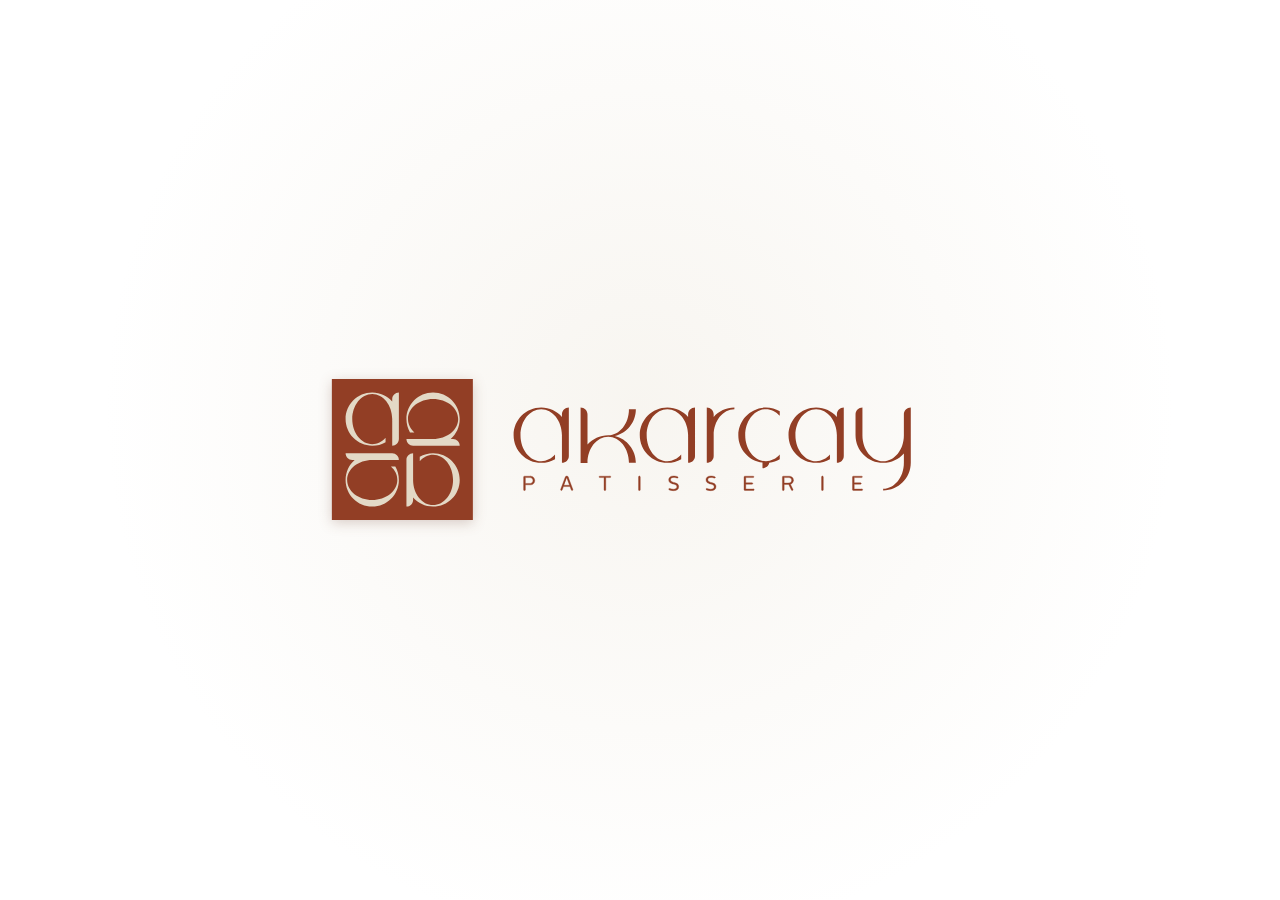
==== commit b5c94c6e: "feat: kurumsal kimlik, gerçek ürün görselleri, kategori sahneleri, galeri ve menü kitabı - Kurumsal " ====
--- a/index.html
+++ b/index.html
@@ -1,505 +1,304 @@
 <!DOCTYPE html>
 <html lang="tr">
 <head>
-  <meta charset="UTF-8">
-  <meta name="viewport" content="width=device-width, initial-scale=1.0, viewport-fit=cover">
-  <title>Akarçay Patisserie &amp; Bistro — Tatlı Bir Başlangıç</title>
-  <meta name="description" content="Akarçay Patisserie & Bistro: el yapımı pastalar, taze fırın ürünleri ve günün her saati bistro lezzetleri.">
-  <meta name="theme-color" content="#2E1C13">
-  <link rel="icon" href="data:image/svg+xml,%3Csvg xmlns='http://www.w3.org/2000/svg' viewBox='0 0 100 100'%3E%3Ctext y='.9em' font-size='90'%3E%F0%9F%A5%90%3C/text%3E%3C/svg%3E">
-  <link rel="preconnect" href="https://fonts.googleapis.com">
-  <link rel="preconnect" href="https://fonts.gstatic.com" crossorigin>
-  <link href="https://fonts.googleapis.com/css2?family=Fraunces:ital,opsz,wght@0,9..144,400;0,9..144,560;0,9..144,640;1,9..144,480;1,9..144,560&family=Manrope:wght@400;500;600;700&display=swap" rel="stylesheet">
-  <link rel="stylesheet" href="css/tokens.css">
-  <link rel="stylesheet" href="css/base.css">
-  <link rel="stylesheet" href="css/layout.css">
-  <link rel="stylesheet" href="css/scenes.css">
-  <link rel="stylesheet" href="css/responsive.css">
+<meta charset="UTF-8">
+<meta name="viewport" content="width=device-width, initial-scale=1, viewport-fit=cover">
+<title>Akarçay Patisserie — Tatlı Bir Başlangıç</title>
+<meta name="description" content="Akarçay Patisserie: el yapımı pastalar, kahvaltılıklar, tatlılar ve özenle kavrulmuş kahveler. Her ana yakışan bir tat.">
+<meta name="theme-color" content="#FFFFFF">
+<meta property="og:title" content="Akarçay Patisserie — Tatlı Bir Başlangıç">
+<meta property="og:description" content="El yapımı pastalar, günlük taze lezzetler.">
+<meta property="og:type" content="website">
+<link rel="icon" href="assets/logo/favicon.svg">
+<link rel="preconnect" href="https://fonts.googleapis.com">
+<link rel="preconnect" href="https://fonts.gstatic.com" crossorigin>
+<link rel="preload" as="image" href="assets/urun/pasta-4503.webp" fetchpriority="high">
+<link href="https://fonts.googleapis.com/css2?family=Fraunces:ital,opsz,wght@0,9..144,400;0,9..144,500;0,9..144,560;1,9..144,400;1,9..144,480&family=Manrope:wght@400;500;700;800&display=swap" rel="stylesheet">
+<link rel="stylesheet" href="css/tokens.css">
+<link rel="stylesheet" href="css/base.css">
+<link rel="stylesheet" href="css/chrome.css">
+<link rel="stylesheet" href="css/intro.css">
+<link rel="stylesheet" href="css/deck.css">
+<link rel="stylesheet" href="css/scenes.css">
+<link rel="stylesheet" href="css/responsive.css">
 </head>
-<body>
-
-  <!-- ═══ Yükleme perdesi ═══ -->
-  <div class="preloader" aria-hidden="true">
-    <div class="preloader-mark">
-      <span class="preloader-name">Akarçay</span>
-      <span class="preloader-sub">Patisserie &amp; Bistro</span>
-    </div>
+<body class="deck-page" data-tone="light">
+
+<a class="skip-link" href="#iletisim">İçeriğe atla</a>
+
+<!-- ═══ Açılış perdesi ═══ -->
+<div class="perde" aria-hidden="true"></div>
+
+<!-- ═══ Sayfa geçiş perdesi ═══ -->
+<div class="gecis" aria-hidden="true">
+  <div class="gecis-katman"></div>
+  <div class="gecis-katman"></div>
+  <span class="gecis-amblem" data-logo="amblem"></span>
+</div>
+
+<!-- ═══ Marka — sol üst köşede sabit ═══ -->
+<a class="marka arayuz" href="index.html" data-logo="yatay" aria-label="Akarçay Patisserie — Anasayfa">
+  <span class="marka-parilti" aria-hidden="true"></span>
+</a>
+<script src="js/logo.js"></script>
+
+<!-- ═══ Gezinme ═══ -->
+<nav class="ust-menu arayuz" aria-label="Ana menü">
+  <a href="#anasayfa" data-git="0">Anasayfa</a>
+  <a href="#pastalar" data-git="1">Pastalar</a>
+  <a href="#kahvaltilik" data-git="2">Kahvaltı</a>
+  <a href="#tatlilar" data-git="3">Tatlılar</a>
+  <a href="#icecekler" data-git="4">İçecekler</a>
+  <a href="menu.html" data-gecis>Menü</a>
+  <a href="#iletisim" data-git="5">İletişim</a>
+</nav>
+
+<button class="menu-dugme" type="button" aria-expanded="false" aria-controls="mobil-menu" aria-label="Menüyü aç">
+  <span></span><span></span>
+</button>
+
+<nav class="noktalar arayuz" aria-label="Sahne gezinmesi">
+  <button type="button" data-git="0" data-etiket="Başlangıç" aria-label="1. sahne — Tatlı Bir Başlangıç" aria-current="true"></button>
+  <button type="button" data-git="1" data-etiket="Pastalar" aria-label="2. sahne — Pastalar"></button>
+  <button type="button" data-git="2" data-etiket="Kahvaltı" aria-label="3. sahne — Kahvaltılıklar"></button>
+  <button type="button" data-git="3" data-etiket="Tatlılar" aria-label="4. sahne — Tatlılar"></button>
+  <button type="button" data-git="4" data-etiket="İçecekler" aria-label="5. sahne — İçecekler"></button>
+  <button type="button" data-git="5" data-etiket="İletişim" aria-label="6. sahne — Bize Uğrayın"></button>
+</nav>
+
+<div class="sayac arayuz" aria-hidden="true">
+  <span class="sayac-simdi">01</span><span class="sayac-cizgi"></span><span class="sayac-toplam">06</span>
+</div>
+
+<div class="ipucu arayuz" aria-hidden="true">
+  <span class="ipucu-fare"><span class="ipucu-nokta"></span></span>
+  <span class="ipucu-yazi">Kaydır</span>
+</div>
+
+<div class="sosyal arayuz">
+  <a href="#" aria-label="Instagram">
+    <svg viewBox="0 0 24 24" aria-hidden="true"><rect x="3" y="3" width="18" height="18" rx="5.5" fill="none" stroke="currentColor" stroke-width="1.7"/><circle cx="12" cy="12" r="4.2" fill="none" stroke="currentColor" stroke-width="1.7"/><circle cx="17.2" cy="6.8" r="1.25" fill="currentColor"/></svg>
+  </a>
+  <a href="#" aria-label="Facebook">
+    <svg viewBox="0 0 24 24" aria-hidden="true"><path d="M13.6 21v-7h2.6l.5-3h-3.1V9.1c0-.9.3-1.6 1.7-1.6h1.5V4.8c-.3 0-1.2-.1-2.3-.1-2.3 0-3.9 1.4-3.9 4V11H8v3h2.6v7z" fill="currentColor"/></svg>
+  </a>
+</div>
+
+<span class="imlec" aria-hidden="true"></span>
+<span class="imlec-nokta" aria-hidden="true"></span>
+
+<!-- ═══ Sahne destesi — her sahne bir ürün kategorisi ═══ -->
+<main class="deck" id="deck" aria-label="Akarçay ürün kategorileri">
+
+  <div class="zeminler" aria-hidden="true">
+    <div class="zemin zemin-isik acik"></div>
+    <div class="zemin zemin-krem"></div>
+    <div class="zemin zemin-isik"></div>
+    <div class="zemin zemin-kil"></div>
+    <div class="zemin zemin-krem"></div>
+    <div class="zemin zemin-isik"></div>
+    <div class="zemin-hale"></div>
   </div>
 
-  <!-- ═══ Sabit arayüz iskeleti ═══ -->
-  <a class="skip-link" href="#iletisim">İletişime atla</a>
-
-  <header class="site-chrome site-header">
-    <a class="brand" href="#anasayfa" data-goto="0" aria-label="Akarçay Patisserie ve Bistro — Anasayfa">
-      <span class="brand-name">Akarçay</span>
-      <span class="brand-sub">Patisserie &amp; Bistro</span>
-    </a>
-    <nav class="site-nav" aria-label="Ana menü">
-      <a href="#anasayfa"   data-goto="0">Anasayfa</a>
-      <a href="#patisserie" data-goto="1">Patisserie</a>
-      <a href="#bistro"     data-goto="2">Bistro</a>
-      <a href="#kahve"      data-goto="3">Kahve &amp; Çay</a>
-      <a href="#menu"       data-goto="4">Menü</a>
-      <a href="#iletisim"   data-goto="5">İletişim</a>
-    </nav>
-    <button class="menu-toggle" type="button" aria-expanded="false" aria-controls="menu-overlay" aria-label="Menüyü aç">
-      <span></span><span></span>
-    </button>
-  </header>
-
-  <nav class="bullets site-chrome" aria-label="Sahne gezinmesi">
-    <button type="button" data-goto="0" aria-label="1. sahne — Tatlı Bir Başlangıç" aria-current="true"></button>
-    <button type="button" data-goto="1" aria-label="2. sahne — Patisserie"></button>
-    <button type="button" data-goto="2" aria-label="3. sahne — Bistro"></button>
-    <button type="button" data-goto="3" aria-label="4. sahne — Kahve ve Çay"></button>
-    <button type="button" data-goto="4" aria-label="5. sahne — Menü"></button>
-    <button type="button" data-goto="5" aria-label="6. sahne — İletişim"></button>
+  <canvas class="serpinti" aria-hidden="true"></canvas>
+
+  <!-- ── 1 · Tatlı Bir Başlangıç ── -->
+  <section class="sahne etkin" id="anasayfa" data-sahne-tone="light" role="group" aria-roledescription="sahne" aria-label="1 / 6 — Tatlı Bir Başlangıç">
+    <div class="metin">
+      <p class="kicker katman" data-derinlik="6" style="--g:40ms"><span class="anim">Akarçay Patisserie</span></p>
+      <h1 class="headline katman" data-derinlik="10" style="--g:130ms"><span class="anim">Tatlı Bir <em>Başlangıç</em></span></h1>
+      <p class="lead katman" data-derinlik="8" style="--g:240ms"><span class="anim">Her sabah tezgâhımızda taze krema, gerçek tereyağı ve mevsim meyveleri buluşur. Acele etmeyen bir mutfaktan çıkan her lezzet, günün en tatlı kararı olsun diye hazırlanır.</span></p>
+    </div>
+    <div class="dekor">
+      <div class="katman s1-golge" data-derinlik="16" style="--g:300ms"><div class="anim"><div class="golge-leke"></div></div></div>
+      <div class="katman s1-vitrin" data-derinlik="24" style="--g:210ms"><div class="anim"><div class="vitrin-sarmal" data-egim>
+        <img class="urun-gorsel" src="assets/urun/pasta-4503.webp" width="900" height="941" alt="Orman meyveli pasta" fetchpriority="high" decoding="async">
+      </div></div></div>
+      <div class="katman s1-u1" data-derinlik="46" style="--g:380ms"><div class="anim"><div class="suzul">
+        <img class="urun-gorsel" src="assets/urun/pasta-4504-sm.webp" width="460" height="504" alt="Çilek rüyası pastası" loading="lazy" decoding="async">
+      </div></div></div>
+      <div class="katman s1-u2" data-derinlik="58" style="--g:440ms"><div class="anim"><div class="suzul suzul-b">
+        <img class="urun-gorsel" src="assets/urun/pasta-4231-sm.webp" width="460" height="510" alt="Çilekli krema pastası" loading="lazy" decoding="async">
+      </div></div></div>
+      <div class="katman s1-u3" data-derinlik="38" style="--g:500ms"><div class="anim"><div class="suzul suzul-c">
+        <img class="urun-gorsel" src="assets/urun/pasta-4501-sm.webp" width="460" height="502" alt="Limonlu fıstıklı pasta" loading="lazy" decoding="async">
+      </div></div></div>
+      <div class="katman s1-u4" data-derinlik="52" style="--g:560ms"><div class="anim"><div class="suzul suzul-b">
+        <img class="urun-gorsel" src="assets/urun/pasta-4232-sm.webp" width="460" height="447" alt="Çikolata damlalı pasta" loading="lazy" decoding="async">
+      </div></div></div>
+    </div>
+  </section>
+
+  <!-- ── 2 · Pastalar ── -->
+  <section class="sahne" id="pastalar" data-sahne-tone="cream" role="group" aria-roledescription="sahne" aria-label="2 / 6 — Pastalar">
+    <div class="metin">
+      <p class="kicker katman" data-derinlik="6" style="--g:40ms"><span class="anim">Pastalar</span></p>
+      <h2 class="headline katman" data-derinlik="10" style="--g:130ms"><span class="anim">Katman <em>Katman</em></span></h2>
+      <p class="lead katman" data-derinlik="8" style="--g:240ms"><span class="anim">Doğum günü, kutlama ya da sadece canınız çektiği için. Pandispanyadan kremaya her kat elde hazırlanır.</span></p>
+      <div class="cta-sarmal katman" data-derinlik="12" style="--g:330ms"><div class="anim">
+        <a class="btn" href="pastalar.html" data-gecis>
+          Ürünlerimize Bakın
+          <svg class="ok" viewBox="0 0 24 24" fill="none" aria-hidden="true"><path d="M5 12h14m0 0-5.5-5.5M19 12l-5.5 5.5" stroke="currentColor" stroke-width="2" stroke-linecap="round" stroke-linejoin="round"/></svg>
+        </a>
+      </div></div>
+    </div>
+    <div class="dekor">
+      <div class="vitrin-yay katman" data-derinlik="20" style="--g:420ms"><div class="anim">
+        <a class="yay-oge" href="pastalar.html" data-gecis style="--x:-30rem; --y:1.4rem; --r:-9deg" aria-label="Çilek rüyası pastası">
+          <img class="urun-gorsel" src="assets/urun/pasta-4504-sm.webp" width="460" height="504" alt="" loading="lazy" decoding="async"></a>
+        <a class="yay-oge" href="pastalar.html" data-gecis style="--x:-15rem; --y:-1.4rem; --r:5deg" aria-label="Akarçay imza pastası">
+          <img class="urun-gorsel" src="assets/urun/pasta-4233-sm.webp" width="460" height="582" alt="" loading="lazy" decoding="async"></a>
+        <a class="yay-oge" href="pastalar.html" data-gecis style="--x:0rem; --y:-2.6rem; --r:-3deg" aria-label="Çikolata damlalı pasta">
+          <img class="urun-gorsel" src="assets/urun/pasta-4232-sm.webp" width="460" height="447" alt="" loading="lazy" decoding="async"></a>
+        <a class="yay-oge" href="pastalar.html" data-gecis style="--x:15rem; --y:-1.4rem; --r:7deg" aria-label="Karamel bisküvili pasta">
+          <img class="urun-gorsel" src="assets/urun/pasta-4502-sm.webp" width="460" height="499" alt="" loading="lazy" decoding="async"></a>
+        <a class="yay-oge" href="pastalar.html" data-gecis style="--x:30rem; --y:1.4rem; --r:-6deg" aria-label="Üç katlı çikolatalı pasta">
+          <img class="urun-gorsel" src="assets/urun/pasta-4234-sm.webp" width="460" height="523" alt="" loading="lazy" decoding="async"></a>
+      </div></div>
+    </div>
+    <div class="serit katman" data-derinlik="8" style="--g:520ms"><div class="anim"><div class="serit-ic">
+      <span>el yapımı</span><span>günlük taze</span><span>mevsim meyveleri</span><span>gerçek tereyağı</span>
+      <span>el yapımı</span><span>günlük taze</span><span>mevsim meyveleri</span><span>gerçek tereyağı</span>
+    </div></div></div>
+  </section>
+
+  <!-- ── 3 · Kahvaltılıklar ── -->
+  <section class="sahne" id="kahvaltilik" data-sahne-tone="light" role="group" aria-roledescription="sahne" aria-label="3 / 6 — Kahvaltılıklar">
+    <div class="metin">
+      <p class="kicker katman" data-derinlik="6" style="--g:40ms"><span class="anim">Kahvaltılıklar</span></p>
+      <h2 class="headline katman" data-derinlik="10" style="--g:130ms"><span class="anim">Güne <em>Sıcacık</em></span></h2>
+      <p class="lead katman" data-derinlik="8" style="--g:240ms"><span class="anim">Fırından yeni çıkmış poğaça ve kruvasanlar, serpme kahvaltı tabakları ve günün ilk çayı — sabahlar burada başlar.</span></p>
+    </div>
+    <div class="dekor">
+      <div class="katman kt-golge" data-derinlik="16" style="--g:300ms"><div class="anim"><div class="golge-leke"></div></div></div>
+      <div class="katman kt-ana" data-derinlik="24" style="--g:210ms"><div class="anim"><div class="vitrin-sarmal" data-egim>
+        <div class="tabak"><img class="tabak-muhur" src="assets/logo/akarcay-muhur.svg" width="200" height="200" alt="" loading="lazy"><span class="tabak-not">Fotoğraflar yakında</span></div>
+      </div></div></div>
+      <div class="katman kt-1" data-derinlik="46" style="--g:380ms"><div class="anim"><div class="suzul">
+        <div class="tabak tabak-kucuk"><img class="tabak-muhur" src="assets/logo/akarcay-muhur.svg" width="120" height="120" alt="" loading="lazy"></div>
+      </div></div></div>
+      <div class="katman kt-2" data-derinlik="58" style="--g:440ms"><div class="anim"><div class="suzul suzul-b">
+        <div class="tabak tabak-kucuk"><img class="tabak-muhur" src="assets/logo/akarcay-muhur.svg" width="120" height="120" alt="" loading="lazy"></div>
+      </div></div></div>
+      <div class="katman kt-3" data-derinlik="38" style="--g:500ms"><div class="anim"><div class="suzul suzul-c">
+        <div class="tabak tabak-kucuk"><img class="tabak-muhur" src="assets/logo/akarcay-muhur.svg" width="120" height="120" alt="" loading="lazy"></div>
+      </div></div></div>
+    </div>
+  </section>
+
+  <!-- ── 4 · Tatlılar (koyu) ── -->
+  <section class="sahne" id="tatlilar" data-sahne-tone="dark" role="group" aria-roledescription="sahne" aria-label="4 / 6 — Tatlılar">
+    <div class="metin">
+      <p class="kicker katman" data-derinlik="6" style="--g:40ms"><span class="anim">Tatlılar</span></p>
+      <h2 class="headline katman" data-derinlik="10" style="--g:130ms"><span class="anim">Kaşık <em>Kaşık</em></span></h2>
+      <p class="lead katman" data-derinlik="8" style="--g:240ms"><span class="anim">Sütlü tatlılardan şerbetlilere, profiterolden cheesecake'e — günün her saatine bir tatlı bahane.</span></p>
+    </div>
+    <div class="dekor">
+      <div class="katman kt-golge" data-derinlik="16" style="--g:300ms"><div class="anim"><div class="golge-leke"></div></div></div>
+      <div class="katman kt-ana" data-derinlik="24" style="--g:210ms"><div class="anim"><div class="vitrin-sarmal" data-egim>
+        <div class="tabak"><img class="tabak-muhur" src="assets/logo/akarcay-muhur.svg" width="200" height="200" alt="" loading="lazy"><span class="tabak-not">Fotoğraflar yakında</span></div>
+      </div></div></div>
+      <div class="katman kt-1" data-derinlik="48" style="--g:380ms"><div class="anim"><div class="suzul">
+        <div class="tabak tabak-kucuk"><img class="tabak-muhur" src="assets/logo/akarcay-muhur.svg" width="120" height="120" alt="" loading="lazy"></div>
+      </div></div></div>
+      <div class="katman kt-2" data-derinlik="60" style="--g:440ms"><div class="anim"><div class="suzul suzul-b">
+        <div class="tabak tabak-kucuk"><img class="tabak-muhur" src="assets/logo/akarcay-muhur.svg" width="120" height="120" alt="" loading="lazy"></div>
+      </div></div></div>
+      <div class="katman kt-4" data-derinlik="40" style="--g:500ms"><div class="anim"><div class="suzul suzul-c">
+        <div class="tabak tabak-kucuk"><img class="tabak-muhur" src="assets/logo/akarcay-muhur.svg" width="120" height="120" alt="" loading="lazy"></div>
+      </div></div></div>
+    </div>
+  </section>
+
+  <!-- ── 5 · İçecekler ── -->
+  <section class="sahne" id="icecekler" data-sahne-tone="cream" role="group" aria-roledescription="sahne" aria-label="5 / 6 — İçecekler">
+    <div class="metin">
+      <p class="kicker katman" data-derinlik="6" style="--g:40ms"><span class="anim">İçecekler &amp; Kahve</span></p>
+      <h2 class="headline katman" data-derinlik="10" style="--g:130ms"><span class="anim">Fincanın <em>Sıcak Tarafı</em></span></h2>
+      <p class="lead katman" data-derinlik="8" style="--g:240ms"><span class="anim">Özenle kavrulmuş çekirdekler, ince demlenmiş çaylar, ev yapımı limonata ve taze sıkma meyve suları.</span></p>
+      <div class="cta-sarmal katman" data-derinlik="12" style="--g:330ms"><div class="anim">
+        <a class="btn" href="menu.html" data-gecis>
+          Menüyü Aç
+          <svg class="ok" viewBox="0 0 24 24" fill="none" aria-hidden="true"><path d="M5 12h14m0 0-5.5-5.5M19 12l-5.5 5.5" stroke="currentColor" stroke-width="2" stroke-linecap="round" stroke-linejoin="round"/></svg>
+        </a>
+        <p class="cta-not">Sayfaları çevirerek gezin</p>
+      </div></div>
+    </div>
+    <div class="dekor">
+      <div class="katman kt-golge" data-derinlik="16" style="--g:300ms"><div class="anim"><div class="golge-leke"></div></div></div>
+      <div class="katman kt-ana" data-derinlik="24" style="--g:210ms"><div class="anim"><div class="vitrin-sarmal" data-egim>
+        <div class="tabak"><img class="tabak-muhur" src="assets/logo/akarcay-muhur.svg" width="200" height="200" alt="" loading="lazy"><span class="tabak-not">Fotoğraflar yakında</span></div>
+      </div></div></div>
+      <div class="katman kt-1" data-derinlik="48" style="--g:380ms"><div class="anim"><div class="suzul">
+        <div class="tabak tabak-kucuk"><img class="tabak-muhur" src="assets/logo/akarcay-muhur.svg" width="120" height="120" alt="" loading="lazy"></div>
+      </div></div></div>
+      <div class="katman kt-2" data-derinlik="58" style="--g:440ms"><div class="anim"><div class="suzul suzul-b">
+        <div class="tabak tabak-kucuk"><img class="tabak-muhur" src="assets/logo/akarcay-muhur.svg" width="120" height="120" alt="" loading="lazy"></div>
+      </div></div></div>
+    </div>
+  </section>
+
+  <!-- ── 6 · Bize Uğrayın ── -->
+  <section class="sahne" id="iletisim" data-sahne-tone="light" role="group" aria-roledescription="sahne" aria-label="6 / 6 — Bize Uğrayın">
+    <div class="lambalar katman" data-derinlik="10" style="--g:80ms" aria-hidden="true"><div class="anim">
+      <svg viewBox="0 0 600 190">
+        <defs><radialGradient id="hale" cx=".5" cy=".5" r=".5">
+          <stop offset="0" stop-color="#E8C97F" stop-opacity=".8"/><stop offset="1" stop-color="#E8C97F" stop-opacity="0"/>
+        </radialGradient></defs>
+        <g stroke="#C9BCA1" stroke-width="2.5">
+          <line x1="120" y1="0" x2="120" y2="92"/><line x1="300" y1="0" x2="300" y2="56"/><line x1="480" y1="0" x2="480" y2="74"/>
+        </g>
+        <circle class="lamba-hale" cx="120" cy="112" r="38" fill="url(#hale)"/><circle cx="120" cy="108" r="13" fill="#E8B85C" stroke="#B08A4E" stroke-width="2"/>
+        <circle class="lamba-hale" cx="300" cy="76" r="42" fill="url(#hale)"/><circle cx="300" cy="72" r="14" fill="#F0C368" stroke="#B08A4E" stroke-width="2"/>
+        <circle class="lamba-hale" cx="480" cy="94" r="35" fill="url(#hale)"/><circle cx="480" cy="90" r="12" fill="#E8B85C" stroke="#B08A4E" stroke-width="2"/>
+      </svg>
+    </div></div>
+    <div class="metin metin-iletisim">
+      <p class="kicker katman" data-derinlik="6" style="--g:40ms"><span class="anim">Bize Uğrayın</span></p>
+      <h2 class="headline katman" data-derinlik="10" style="--g:130ms"><span class="anim">Çayınız <em>Demlendi</em></span></h2>
+      <div class="katman" data-derinlik="8" style="--g:250ms"><div class="anim">
+        <div class="iletisim-izgara">
+          <div class="iletisim-oge"><h3>Adres</h3><p data-slot="adres">Adres bilgisi<br>çok yakında</p></div>
+          <div class="iletisim-oge"><h3>Çalışma Saatleri</h3><p data-slot="saatler">Her gün<br>08.00 — 23.00</p></div>
+          <div class="iletisim-oge"><h3>Rezervasyon</h3><p data-slot="telefon">Telefon numarası<br>çok yakında</p></div>
+        </div>
+      </div></div>
+      <div class="cta-sarmal katman" data-derinlik="12" style="--g:360ms"><div class="anim">
+        <a class="btn btn-hayalet" href="pastalar.html" data-gecis>
+          Pastalarımızı Görün
+          <svg class="ok" viewBox="0 0 24 24" fill="none" aria-hidden="true"><path d="M5 12h14m0 0-5.5-5.5M19 12l-5.5 5.5" stroke="currentColor" stroke-width="2" stroke-linecap="round" stroke-linejoin="round"/></svg>
+        </a>
+      </div></div>
+    </div>
+  </section>
+
+</main>
+
+<!-- ═══ Mobil menü ═══ -->
+<div class="mobil-menu" id="mobil-menu" aria-hidden="true">
+  <nav aria-label="Mobil menü">
+    <a href="#anasayfa" data-git="0">Anasayfa</a>
+    <a href="#pastalar" data-git="1">Pastalar</a>
+    <a href="#kahvaltilik" data-git="2">Kahvaltılıklar</a>
+    <a href="#tatlilar" data-git="3">Tatlılar</a>
+    <a href="#icecekler" data-git="4">İçecekler</a>
+    <a href="menu.html" data-gecis>Menü</a>
+    <p class="mobil-menu-alt">Pastry · Dessert · Coffee</p>
   </nav>
-
-  <div class="slide-counter site-chrome" aria-hidden="true">
-    <span class="counter-current">01</span><span class="counter-sep"></span><span class="counter-total">06</span>
-  </div>
-
-  <div class="scroll-hint site-chrome" aria-hidden="true">
-    <span class="scroll-hint-mouse"><span class="scroll-hint-dot"></span></span>
-  </div>
-
-  <div class="socials site-chrome">
-    <a href="#" aria-label="Instagram (yakında)">
-      <svg viewBox="0 0 24 24" aria-hidden="true"><rect x="3" y="3" width="18" height="18" rx="5.5" fill="none" stroke="currentColor" stroke-width="1.7"/><circle cx="12" cy="12" r="4.2" fill="none" stroke="currentColor" stroke-width="1.7"/><circle cx="17.2" cy="6.8" r="1.25" fill="currentColor"/></svg>
-    </a>
-    <a href="#" aria-label="Facebook (yakında)">
-      <svg viewBox="0 0 24 24" aria-hidden="true"><path d="M13.6 21v-7h2.6l.5-3h-3.1V9.1c0-.9.3-1.6 1.7-1.6h1.5V4.8c-.3 0-1.2-.1-2.3-.1-2.3 0-3.9 1.4-3.9 4V11H8v3h2.6v7z" fill="currentColor"/></svg>
-    </a>
-  </div>
-
-  <svg class="ornament ornament-tl site-chrome" aria-hidden="true"><use href="#orn-wheat"/></svg>
-  <svg class="ornament ornament-tr site-chrome" aria-hidden="true"><use href="#orn-wheat"/></svg>
-  <svg class="ornament ornament-bl site-chrome" aria-hidden="true"><use href="#orn-wheat"/></svg>
-  <svg class="ornament ornament-br site-chrome" aria-hidden="true"><use href="#orn-wheat"/></svg>
-
-  <!-- ═══ Sahne destesi ═══ -->
-  <main class="deck" id="deck" aria-label="Akarçay tanıtım sahneleri">
-
-    <div class="deck-bgs" aria-hidden="true">
-      <div class="deck-bg bg-espresso is-visible"></div>
-      <div class="deck-bg bg-cherry"></div>
-      <div class="deck-bg bg-olive"></div>
-      <div class="deck-bg bg-mocha"></div>
-      <div class="deck-bg bg-cream"></div>
-      <div class="deck-bg bg-night"></div>
-    </div>
-
-    <!-- ── Sahne 1 · Açılış ── -->
-    <section class="slide is-active" id="anasayfa" data-theme="dark" role="group" aria-roledescription="sahne" aria-label="1 / 6 — Tatlı Bir Başlangıç">
-      <div class="copy">
-        <p class="kicker layer" data-depth="6" style="--d:40ms"><span class="anim">Akarçay Patisserie &amp; Bistro</span></p>
-        <h1 class="headline layer" data-depth="10" style="--d:120ms"><span class="anim">Tatlı Bir <em>Başlangıç</em></span></h1>
-        <p class="lead layer" data-depth="8" style="--d:220ms"><span class="anim">Her sabah fırınımızdan yükselen çıtır croissant kokusuyla açılır kapılarımız. El açması hamur, gerçek tereyağı ve acele etmeyen bir mutfak — Akarçay'ın hikayesi bu kadar sade.</span></p>
-      </div>
-      <div class="scene s1">
-        <div class="layer s1-shadow" data-depth="18" style="--d:260ms"><div class="anim"><div class="shadow-blob"></div></div></div>
-        <div class="layer s1-croissant" data-depth="26" style="--d:200ms"><div class="anim"><div class="float float-a">
-          <svg viewBox="0 0 480 300" aria-hidden="true">
-            <defs>
-              <linearGradient id="g-cro" x1="0" y1="0" x2="0" y2="1">
-                <stop offset="0" stop-color="#EBB463"/><stop offset=".55" stop-color="#D08F3E"/><stop offset="1" stop-color="#A96A26"/>
-              </linearGradient>
-              <linearGradient id="g-cro-hi" x1="0" y1="0" x2="0" y2="1">
-                <stop offset="0" stop-color="#F5CE8C"/><stop offset="1" stop-color="#E0A652"/>
-              </linearGradient>
-            </defs>
-            <g stroke="#8A5420" stroke-width="3">
-              <ellipse cx="64"  cy="210" rx="44" ry="30" fill="url(#g-cro)" transform="rotate(-42 64 210)"/>
-              <ellipse cx="416" cy="210" rx="44" ry="30" fill="url(#g-cro)" transform="rotate(42 416 210)"/>
-              <ellipse cx="126" cy="184" rx="60" ry="48" fill="url(#g-cro)" transform="rotate(-24 126 184)"/>
-              <ellipse cx="354" cy="184" rx="60" ry="48" fill="url(#g-cro)" transform="rotate(24 354 184)"/>
-              <ellipse cx="240" cy="160" rx="86" ry="68" fill="url(#g-cro-hi)"/>
-            </g>
-            <path d="M172 122 Q240 84 308 122" fill="none" stroke="#F6DCA6" stroke-width="7" stroke-linecap="round" opacity=".8"/>
-            <path d="M188 216 Q240 238 292 216" fill="none" stroke="#8A5420" stroke-width="4" stroke-linecap="round" opacity=".55"/>
-            <path d="M176 110 Q158 160 178 210" fill="none" stroke="#8A5420" stroke-width="3" stroke-linecap="round" opacity=".4"/>
-            <path d="M304 110 Q322 160 302 210" fill="none" stroke="#8A5420" stroke-width="3" stroke-linecap="round" opacity=".4"/>
-            <g fill="#FBF0D2" opacity=".9">
-              <circle cx="206" cy="132" r="3.2"/><circle cx="252" cy="120" r="2.6"/><circle cx="286" cy="142" r="3"/><circle cx="232" cy="168" r="2.4"/>
-            </g>
-          </svg>
-        </div></div></div>
-        <div class="layer s1-steam" data-depth="14" style="--d:420ms"><div class="anim">
-          <svg class="steam" viewBox="0 0 120 150" aria-hidden="true">
-            <path class="steam-p steam-1" d="M38 140 C30 112 52 100 44 74 C38 52 52 40 48 18" fill="none" stroke="currentColor" stroke-width="5" stroke-linecap="round"/>
-            <path class="steam-p steam-2" d="M64 146 C56 118 78 106 70 80 C64 58 78 46 74 24" fill="none" stroke="currentColor" stroke-width="5" stroke-linecap="round"/>
-            <path class="steam-p steam-3" d="M90 140 C82 112 104 100 96 74 C90 52 104 40 100 18" fill="none" stroke="currentColor" stroke-width="5" stroke-linecap="round"/>
-          </svg>
-        </div></div>
-        <div class="layer s1-wheat-l" data-depth="34" style="--d:340ms"><div class="anim"><div class="float float-c">
-          <svg viewBox="0 0 60 120" aria-hidden="true"><use href="#orn-wheat-solid"/></svg>
-        </div></div></div>
-        <div class="layer s1-wheat-r" data-depth="40" style="--d:380ms"><div class="anim"><div class="float float-b">
-          <svg viewBox="0 0 60 120" aria-hidden="true"><use href="#orn-wheat-solid"/></svg>
-        </div></div></div>
-        <div class="layer s1-bean-1" data-depth="52" style="--d:440ms"><div class="anim"><div class="float float-b">
-          <svg viewBox="0 0 40 40" aria-hidden="true"><use href="#ic-bean"/></svg>
-        </div></div></div>
-        <div class="layer s1-bean-2" data-depth="60" style="--d:500ms"><div class="anim"><div class="float float-c">
-          <svg viewBox="0 0 40 40" aria-hidden="true"><use href="#ic-bean"/></svg>
-        </div></div></div>
-        <div class="layer s1-spark" data-depth="70" style="--d:560ms"><div class="anim">
-          <svg class="sparkle" viewBox="0 0 32 32" aria-hidden="true"><use href="#ic-spark"/></svg>
-        </div></div></div>
-      </div>
-    </section>
-
-    <!-- ── Sahne 2 · Patisserie ── -->
-    <section class="slide" id="patisserie" data-theme="dark" role="group" aria-roledescription="sahne" aria-label="2 / 6 — El Emeği, Katman Katman">
-      <div class="copy">
-        <p class="kicker layer" data-depth="6" style="--d:40ms"><span class="anim">Patisserie</span></p>
-        <h2 class="headline layer" data-depth="10" style="--d:120ms"><span class="anim">El Emeği, <em>Katman Katman</em></span></h2>
-        <p class="lead layer" data-depth="8" style="--d:220ms"><span class="anim">Pandispanyadan kremaya her kat, ölçüyle değil sabırla hazırlanır. Vitrinimizdeki her dilim, günün en tatlı kararıdır.</span></p>
-      </div>
-      <div class="scene s2">
-        <div class="layer s2-shadow" data-depth="18" style="--d:260ms"><div class="anim"><div class="shadow-blob"></div></div></div>
-        <div class="layer s2-cake" data-depth="26" style="--d:200ms"><div class="anim"><div class="float float-a">
-          <svg viewBox="0 0 380 400" aria-hidden="true">
-            <defs>
-              <linearGradient id="g-sponge" x1="0" y1="0" x2="0" y2="1">
-                <stop offset="0" stop-color="#F6E7C8"/><stop offset="1" stop-color="#E8CFA0"/>
-              </linearGradient>
-              <linearGradient id="g-berrycream" x1="0" y1="0" x2="0" y2="1">
-                <stop offset="0" stop-color="#D96A82"/><stop offset="1" stop-color="#B94660"/>
-              </linearGradient>
-            </defs>
-            <ellipse cx="190" cy="356" rx="86" ry="14" fill="#B98A4C"/>
-            <rect x="180" y="304" width="20" height="52" fill="#C99A56"/>
-            <ellipse cx="190" cy="304" rx="126" ry="18" fill="#D9AC62"/>
-            <g stroke="#8E5A2A" stroke-width="2.5">
-              <rect x="76" y="236" width="228" height="62" rx="10" fill="url(#g-sponge)"/>
-              <rect x="76" y="206" width="228" height="34" rx="10" fill="url(#g-berrycream)"/>
-              <rect x="76" y="148" width="228" height="62" rx="10" fill="url(#g-sponge)"/>
-            </g>
-            <path d="M76 152 q0 -10 10 -10 h208 q10 0 10 10 v10 q-14 26 -26 2 q-10 30 -24 4 q-12 26 -25 2 q-11 28 -24 3 q-12 26 -25 2 q-11 28 -24 3 q-13 26 -26 2 q-12 28 -24 4 q-10 22 -20 -2 z" fill="#8E3548" stroke="#6E2635" stroke-width="2.5"/>
-            <g transform="translate(190 106)">
-              <path d="M0 34 C-26 18 -20 -12 0 -6 C20 -12 26 18 0 34" fill="#C6394F" stroke="#8E2438" stroke-width="2.5"/>
-              <path d="M-9 -8 L0 -20 L9 -8 L0 -12 Z" fill="#5E7C46"/>
-              <g fill="#F2C9C0" opacity=".85"><circle cx="-7" cy="8" r="1.6"/><circle cx="6" cy="4" r="1.6"/><circle cx="0" cy="18" r="1.6"/></g>
-            </g>
-            <g fill="#FBF0D2" opacity=".8"><circle cx="106" cy="178" r="2.6"/><circle cx="196" cy="186" r="2.2"/><circle cx="270" cy="172" r="2.6"/><circle cx="140" cy="262" r="2.4"/><circle cx="246" cy="268" r="2.4"/></g>
-          </svg>
-        </div></div></div>
-        <div class="layer s2-mac-1" data-depth="46" style="--d:380ms"><div class="anim"><div class="float float-b">
-          <svg viewBox="0 0 90 60" style="color:#C4536A" aria-hidden="true"><use href="#ic-macaron"/></svg>
-        </div></div></div>
-        <div class="layer s2-mac-2" data-depth="58" style="--d:440ms"><div class="anim"><div class="float float-c">
-          <svg viewBox="0 0 90 60" style="color:#A9BC8F" aria-hidden="true"><use href="#ic-macaron"/></svg>
-        </div></div></div>
-        <div class="layer s2-mac-3" data-depth="38" style="--d:500ms"><div class="anim"><div class="float float-a">
-          <svg viewBox="0 0 90 60" style="color:#D9A441" aria-hidden="true"><use href="#ic-macaron"/></svg>
-        </div></div></div>
-        <div class="layer s2-berry-1" data-depth="64" style="--d:520ms"><div class="anim"><div class="float float-b">
-          <svg viewBox="0 0 36 40" aria-hidden="true"><use href="#ic-berry"/></svg>
-        </div></div></div>
-        <div class="layer s2-berry-2" data-depth="50" style="--d:560ms"><div class="anim"><div class="float float-c">
-          <svg viewBox="0 0 36 40" aria-hidden="true"><use href="#ic-berry"/></svg>
-        </div></div></div>
-        <div class="layer s2-spark" data-depth="72" style="--d:600ms"><div class="anim">
-          <svg class="sparkle" viewBox="0 0 32 32" aria-hidden="true"><use href="#ic-spark"/></svg>
-        </div></div></div>
-      </div>
-    </section>
-
-    <!-- ── Sahne 3 · Bistro ── -->
-    <section class="slide" id="bistro" data-theme="dark" role="group" aria-roledescription="sahne" aria-label="3 / 6 — Günün Her Saati Sofra">
-      <div class="copy">
-        <p class="kicker layer" data-depth="6" style="--d:40ms"><span class="anim">Bistro</span></p>
-        <h2 class="headline layer" data-depth="10" style="--d:120ms"><span class="anim">Günün Her Saati <em>Sofra</em></span></h2>
-        <p class="lead layer" data-depth="8" style="--d:220ms"><span class="anim">Kahvaltıdan akşam sofrasına uzanan all-day mutfağımızda tabaklar mevsimle değişir; lezzet hep aynı kalır.</span></p>
-      </div>
-      <div class="scene s3">
-        <div class="layer s3-shadow" data-depth="18" style="--d:260ms"><div class="anim"><div class="shadow-blob"></div></div></div>
-        <div class="layer s3-plate" data-depth="26" style="--d:200ms"><div class="anim"><div class="float float-a">
-          <svg viewBox="0 0 460 330" aria-hidden="true">
-            <defs>
-              <linearGradient id="g-toast" x1="0" y1="0" x2="0" y2="1">
-                <stop offset="0" stop-color="#E8B462"/><stop offset="1" stop-color="#C08540"/>
-              </linearGradient>
-            </defs>
-            <ellipse cx="230" cy="180" rx="196" ry="122" fill="#F1E6D2" stroke="#C9B48E" stroke-width="3"/>
-            <ellipse cx="230" cy="178" rx="164" ry="98" fill="#FAF3E4"/>
-            <g transform="rotate(-7 210 172)">
-              <rect x="96" y="118" width="212" height="126" rx="16" fill="url(#g-toast)" stroke="#8A5420" stroke-width="3"/>
-              <rect x="110" y="130" width="184" height="102" rx="10" fill="#F0C87E" opacity=".65"/>
-            </g>
-            <path d="M156 148 C120 132 118 186 152 196 C130 224 178 244 200 224 C214 250 262 244 264 216 C296 228 322 196 298 176 C322 156 292 122 264 136 C254 108 202 108 196 134 C176 118 148 124 156 148 Z" fill="#FFF9EE" stroke="#E4D2AE" stroke-width="3"/>
-            <circle cx="212" cy="180" r="34" fill="#E8A33D" stroke="#C77F1F" stroke-width="3"/>
-            <ellipse cx="202" cy="170" rx="10" ry="7" fill="#F6C86E" opacity=".9"/>
-            <g transform="rotate(14 350 208)">
-              <path d="M296 208 A54 34 0 0 1 404 208 L404 214 A54 34 0 0 1 296 214 Z" fill="#7E9457" stroke="#55693A" stroke-width="3"/>
-              <path d="M310 206 A40 24 0 0 1 390 206 L390 210 A40 24 0 0 1 310 210 Z" fill="#B7CB8B"/>
-              <circle cx="350" cy="204" r="9" fill="#6B4B2A"/>
-            </g>
-            <g fill="#43512F" opacity=".85"><circle cx="150" cy="238" r="2.4"/><circle cx="252" cy="252" r="2.4"/><circle cx="318" cy="150" r="2.4"/></g>
-          </svg>
-        </div></div></div>
-        <div class="layer s3-tomato" data-depth="52" style="--d:400ms"><div class="anim"><div class="float float-b">
-          <svg viewBox="0 0 56 56" aria-hidden="true">
-            <circle cx="28" cy="28" r="24" fill="#D95746" stroke="#A93526" stroke-width="2.5"/>
-            <circle cx="28" cy="28" r="17" fill="#EE7A64"/>
-            <g fill="#F8C9B4"><ellipse cx="28" cy="16" rx="4" ry="6"/><ellipse cx="38" cy="24" rx="4" ry="6" transform="rotate(72 38 24)"/><ellipse cx="34" cy="37" rx="4" ry="6" transform="rotate(144 34 37)"/><ellipse cx="22" cy="37" rx="4" ry="6" transform="rotate(216 22 37)"/><ellipse cx="18" cy="24" rx="4" ry="6" transform="rotate(288 18 24)"/></g>
-            <circle cx="28" cy="28" r="4" fill="#F5B49A"/>
-          </svg>
-        </div></div></div>
-        <div class="layer s3-basil-1" data-depth="62" style="--d:460ms"><div class="anim"><div class="float float-c">
-          <svg viewBox="0 0 44 52" aria-hidden="true"><use href="#ic-leaf"/></svg>
-        </div></div></div>
-        <div class="layer s3-basil-2" data-depth="44" style="--d:520ms"><div class="anim"><div class="float float-a">
-          <svg viewBox="0 0 44 52" aria-hidden="true"><use href="#ic-leaf"/></svg>
-        </div></div></div>
-        <div class="layer s3-pepper" data-depth="70" style="--d:560ms"><div class="anim"><div class="float float-b">
-          <svg viewBox="0 0 48 30" aria-hidden="true">
-            <path d="M6 22 C10 8 34 4 42 10 C40 14 36 14 32 13 C26 24 12 28 6 22 Z" fill="#C24A38" stroke="#8E2F20" stroke-width="2"/>
-            <path d="M42 10 C45 8 46 6 45 3" fill="none" stroke="#5E7C46" stroke-width="2.5" stroke-linecap="round"/>
-          </svg>
-        </div></div></div>
-      </div>
-    </section>
-
-    <!-- ── Sahne 4 · Kahve & Çay ── -->
-    <section class="slide" id="kahve" data-theme="dark" role="group" aria-roledescription="sahne" aria-label="4 / 6 — Fincanın Sıcak Tarafı">
-      <div class="copy">
-        <p class="kicker layer" data-depth="6" style="--d:40ms"><span class="anim">Kahve &amp; Çay</span></p>
-        <h2 class="headline layer" data-depth="10" style="--d:120ms"><span class="anim">Fincanın <em>Sıcak</em> Tarafı</span></h2>
-        <p class="lead layer" data-depth="8" style="--d:220ms"><span class="anim">Özenle kavrulmuş çekirdekler, ince demlenmiş çaylar; yanında küçük bir tatlı, karşınızda büyük bir mola.</span></p>
-      </div>
-      <div class="scene s4">
-        <div class="layer s4-shadow" data-depth="18" style="--d:260ms"><div class="anim"><div class="shadow-blob"></div></div></div>
-        <div class="layer s4-cup" data-depth="26" style="--d:200ms"><div class="anim"><div class="float float-a">
-          <svg viewBox="0 0 400 340" aria-hidden="true">
-            <defs>
-              <linearGradient id="g-cup" x1="0" y1="0" x2="0" y2="1">
-                <stop offset="0" stop-color="#FBF3E2"/><stop offset="1" stop-color="#E9D6B4"/>
-              </linearGradient>
-            </defs>
-            <ellipse cx="200" cy="296" rx="132" ry="22" fill="#D9AC62"/>
-            <ellipse cx="200" cy="290" rx="108" ry="16" fill="#EFD9AE"/>
-            <path d="M298 172 C336 164 344 216 300 226 C292 228 284 228 280 226 L286 206 C302 210 316 204 312 190 C309 179 300 176 292 180 Z" fill="url(#g-cup)" stroke="#B08A4E" stroke-width="3"/>
-            <path d="M104 150 L120 268 Q122 284 146 284 L254 284 Q278 284 280 268 L296 150 Z" fill="url(#g-cup)" stroke="#B08A4E" stroke-width="3"/>
-            <path d="M112 196 L288 196" stroke="#C98A3D" stroke-width="5" opacity=".55"/>
-            <ellipse cx="200" cy="150" rx="96" ry="26" fill="#4A2C14" stroke="#B08A4E" stroke-width="3"/>
-            <path d="M200 136 C188 142 190 152 200 156 C210 152 212 142 200 136 M200 156 C198 160 198 164 200 168" fill="none" stroke="#EFD9AE" stroke-width="4" stroke-linecap="round"/>
-            <ellipse cx="200" cy="150" rx="72" ry="17" fill="none" stroke="#D9A441" stroke-width="2.5" opacity=".6"/>
-          </svg>
-        </div></div></div>
-        <div class="layer s4-steam" data-depth="14" style="--d:420ms"><div class="anim">
-          <svg class="steam steam-big" viewBox="0 0 120 150" aria-hidden="true">
-            <path class="steam-p steam-1" d="M38 140 C30 112 52 100 44 74 C38 52 52 40 48 18" fill="none" stroke="currentColor" stroke-width="5" stroke-linecap="round"/>
-            <path class="steam-p steam-2" d="M64 146 C56 118 78 106 70 80 C64 58 78 46 74 24" fill="none" stroke="currentColor" stroke-width="5" stroke-linecap="round"/>
-            <path class="steam-p steam-3" d="M90 140 C82 112 104 100 96 74 C90 52 104 40 100 18" fill="none" stroke="currentColor" stroke-width="5" stroke-linecap="round"/>
-          </svg>
-        </div></div>
-        <div class="layer s4-bean-1" data-depth="56" style="--d:400ms"><div class="anim"><div class="float float-b">
-          <svg viewBox="0 0 40 40" aria-hidden="true"><use href="#ic-bean"/></svg>
-        </div></div></div>
-        <div class="layer s4-bean-2" data-depth="44" style="--d:460ms"><div class="anim"><div class="float float-c">
-          <svg viewBox="0 0 40 40" aria-hidden="true"><use href="#ic-bean"/></svg>
-        </div></div></div>
-        <div class="layer s4-cinnamon" data-depth="64" style="--d:520ms"><div class="anim"><div class="float float-a">
-          <svg viewBox="0 0 90 34" aria-hidden="true">
-            <rect x="4" y="8" width="82" height="18" rx="9" fill="#A96A32" stroke="#7C481D" stroke-width="2.5"/>
-            <path d="M12 12 q8 5 0 10 M26 12 q8 5 0 10 M40 12 q8 5 0 10 M54 12 q8 5 0 10 M68 12 q8 5 0 10" fill="none" stroke="#7C481D" stroke-width="2" stroke-linecap="round" opacity=".8"/>
-          </svg>
-        </div></div></div>
-        <div class="layer s4-anise" data-depth="74" style="--d:560ms"><div class="anim"><div class="float float-b">
-          <svg viewBox="0 0 44 44" aria-hidden="true">
-            <g fill="#6E4A26" stroke="#4E3218" stroke-width="1.6">
-              <ellipse cx="22" cy="8"  rx="4.5" ry="8"/><ellipse cx="22" cy="36" rx="4.5" ry="8"/>
-              <ellipse cx="8"  cy="22" rx="8" ry="4.5"/><ellipse cx="36" cy="22" rx="8" ry="4.5"/>
-              <ellipse cx="12" cy="12" rx="4.2" ry="7.4" transform="rotate(-45 12 12)"/><ellipse cx="32" cy="32" rx="4.2" ry="7.4" transform="rotate(-45 32 32)"/>
-              <ellipse cx="32" cy="12" rx="4.2" ry="7.4" transform="rotate(45 32 12)"/><ellipse cx="12" cy="32" rx="4.2" ry="7.4" transform="rotate(45 12 32)"/>
-            </g>
-            <circle cx="22" cy="22" r="4.5" fill="#8A5E30"/>
-          </svg>
-        </div></div></div>
-      </div>
-    </section>
-
-    <!-- ── Sahne 5 · Menü kapısı (aydınlık) ── -->
-    <section class="slide" id="menu" data-theme="light" role="group" aria-roledescription="sahne" aria-label="5 / 6 — Sofra Kuruldu">
-      <div class="copy">
-        <p class="kicker layer" data-depth="6" style="--d:40ms"><span class="anim">Menü</span></p>
-        <h2 class="headline layer" data-depth="10" style="--d:120ms"><span class="anim">Sofra <em>Kuruldu</em></span></h2>
-        <p class="lead layer" data-depth="8" style="--d:220ms"><span class="anim">Patisserie vitrininden bistro klasiklerine — hepsi tek menüde bir araya geliyor.</span></p>
-        <div class="cta-wrap layer" data-depth="12" style="--d:320ms"><div class="anim">
-          <button class="btn btn-dark" type="button" data-soon>Menüyü Keşfet</button>
-          <p class="cta-note">QR menümüz çok yakında burada</p>
-          <span class="soon-stamp" aria-hidden="true">Çok Yakında</span>
-        </div></div>
-      </div>
-      <div class="scene s5">
-        <div class="layer s5-tart" data-depth="40" style="--d:300ms"><div class="anim"><div class="float float-a">
-          <svg viewBox="0 0 200 200" aria-hidden="true">
-            <circle cx="100" cy="100" r="96" fill="#FFFDF6" stroke="#DCC9A4" stroke-width="3"/>
-            <circle cx="100" cy="100" r="64" fill="#E8B462" stroke="#B07C34" stroke-width="3"/>
-            <circle cx="100" cy="100" r="48" fill="#8E3548"/>
-            <g fill="#C6394F" stroke="#6E2635" stroke-width="1.5"><circle cx="86" cy="88" r="9"/><circle cx="114" cy="86" r="9"/><circle cx="122" cy="112" r="9"/><circle cx="96" cy="118" r="9"/><circle cx="76" cy="108" r="9"/><circle cx="104" cy="100" r="9"/></g>
-          </svg>
-        </div></div></div>
-        <div class="layer s5-coffee" data-depth="56" style="--d:360ms"><div class="anim"><div class="float float-b">
-          <svg viewBox="0 0 180 180" aria-hidden="true">
-            <circle cx="90" cy="90" r="86" fill="#FFFDF6" stroke="#DCC9A4" stroke-width="3"/>
-            <circle cx="90" cy="90" r="58" fill="#4A2C14"/>
-            <path d="M62 92 C74 74 106 74 118 92 C106 108 74 108 62 92 Z" fill="#C98A3D" opacity=".85"/>
-            <path d="M78 90 q12 -12 24 0 q-12 12 -24 0" fill="#F1E2C2"/>
-          </svg>
-        </div></div></div>
-        <div class="layer s5-roll" data-depth="34" style="--d:420ms"><div class="anim"><div class="float float-c">
-          <svg viewBox="0 0 190 190" aria-hidden="true">
-            <circle cx="95" cy="95" r="90" fill="#FFFDF6" stroke="#DCC9A4" stroke-width="3"/>
-            <circle cx="95" cy="95" r="58" fill="#D9A441" stroke="#A96A26" stroke-width="3"/>
-            <path d="M95 95 m0 -44 a44 44 0 1 1 -44 44 a34 34 0 1 0 34 -34 a24 24 0 1 1 -24 24 a14 14 0 1 0 14 -14" fill="none" stroke="#8A5420" stroke-width="7" stroke-linecap="round"/>
-          </svg>
-        </div></div></div>
-        <div class="layer s5-salad" data-depth="48" style="--d:480ms"><div class="anim"><div class="float float-a">
-          <svg viewBox="0 0 200 200" aria-hidden="true">
-            <circle cx="100" cy="100" r="96" fill="#FFFDF6" stroke="#DCC9A4" stroke-width="3"/>
-            <circle cx="100" cy="100" r="62" fill="#EFE6CE"/>
-            <g fill="#7E9457" stroke="#55693A" stroke-width="2"><ellipse cx="82" cy="92" rx="20" ry="14" transform="rotate(-24 82 92)"/><ellipse cx="116" cy="88" rx="20" ry="14" transform="rotate(18 116 88)"/><ellipse cx="100" cy="116" rx="22" ry="15" transform="rotate(-6 100 116)"/></g>
-            <circle cx="94" cy="94" r="7" fill="#D95746"/><circle cx="120" cy="110" r="7" fill="#D95746"/><circle cx="76" cy="112" r="6" fill="#E8A33D"/>
-          </svg>
-        </div></div></div>
-        <div class="layer s5-slice" data-depth="62" style="--d:520ms"><div class="anim"><div class="float float-b">
-          <svg viewBox="0 0 170 170" aria-hidden="true">
-            <circle cx="85" cy="85" r="80" fill="#FFFDF6" stroke="#DCC9A4" stroke-width="3"/>
-            <g transform="rotate(-18 85 85)">
-              <path d="M85 40 L122 124 Q85 140 48 124 Z" fill="#F6E7C8" stroke="#B07C34" stroke-width="3"/>
-              <path d="M62 116 Q85 126 108 116" fill="none" stroke="#B94660" stroke-width="8"/>
-              <circle cx="85" cy="52" r="7" fill="#C6394F"/>
-            </g>
-          </svg>
-        </div></div></div>
-        <div class="layer s5-fork" data-depth="70" style="--d:560ms"><div class="anim"><div class="float float-c">
-          <svg viewBox="0 0 40 150" aria-hidden="true">
-            <g stroke="#8A6B3F" stroke-width="4" stroke-linecap="round" fill="none">
-              <path d="M12 8 V40 M20 8 V40 M28 8 V40"/>
-              <path d="M12 40 Q20 52 20 60 V138 M28 40 Q20 52 20 60"/>
-            </g>
-          </svg>
-        </div></div></div>
-      </div>
-    </section>
-
-    <!-- ── Sahne 6 · Mekan & İletişim ── -->
-    <section class="slide" id="iletisim" data-theme="dark" role="group" aria-roledescription="sahne" aria-label="6 / 6 — Çayınız Demlendi, Bekleriz">
-      <div class="lamps layer" data-depth="10" style="--d:80ms" aria-hidden="true"><div class="anim">
-        <svg viewBox="0 0 600 190" aria-hidden="true">
-          <defs>
-            <radialGradient id="g-glow" cx=".5" cy=".5" r=".5">
-              <stop offset="0" stop-color="#F5CE8C" stop-opacity=".85"/><stop offset="1" stop-color="#F5CE8C" stop-opacity="0"/>
-            </radialGradient>
-          </defs>
-          <g stroke="#8A6B3F" stroke-width="3">
-            <line x1="120" y1="0" x2="120" y2="96"/><line x1="300" y1="0" x2="300" y2="52"/><line x1="480" y1="0" x2="480" y2="76"/>
-          </g>
-          <g>
-            <circle cx="120" cy="118" r="40" fill="url(#g-glow)"/><circle cx="120" cy="112" r="15" fill="#E8B85C" stroke="#B08A4E" stroke-width="2.5"/>
-            <circle cx="300" cy="74" r="46" fill="url(#g-glow)"/><circle cx="300" cy="68" r="16" fill="#F0C368" stroke="#B08A4E" stroke-width="2.5"/>
-            <circle cx="480" cy="98" r="38" fill="url(#g-glow)"/><circle cx="480" cy="92" r="14" fill="#E8B85C" stroke="#B08A4E" stroke-width="2.5"/>
-          </g>
-        </svg>
-      </div></div>
-      <div class="copy copy-contact">
-        <p class="kicker layer" data-depth="6" style="--d:40ms"><span class="anim">Mekan &amp; İletişim</span></p>
-        <h2 class="headline layer" data-depth="10" style="--d:120ms"><span class="anim">Çayınız Demlendi, <em>Bekleriz</em></span></h2>
-        <div class="contact-grid layer" data-depth="8" style="--d:240ms"><div class="anim">
-          <div class="contact-item">
-            <h3>Adres</h3>
-            <p data-slot="adres">Adres bilgisi<br>çok yakında</p>
-          </div>
-          <div class="contact-item">
-            <h3>Çalışma Saatleri</h3>
-            <p data-slot="saatler">Her gün<br>08.00 — 23.00</p>
-          </div>
-          <div class="contact-item">
-            <h3>Rezervasyon</h3>
-            <p data-slot="telefon">Telefon numarası<br>çok yakında</p>
-          </div>
-        </div></div>
-        <div class="cta-wrap layer" data-depth="12" style="--d:340ms"><div class="anim">
-          <button class="btn btn-light" type="button" data-soon>Yol Tarifi Al</button>
-          <span class="soon-stamp" aria-hidden="true">Çok Yakında</span>
-        </div></div>
-      </div>
-    </section>
-
-  </main>
-
-  <!-- ═══ Mobil menü katmanı ═══ -->
-  <div class="menu-overlay" id="menu-overlay" aria-hidden="true">
-    <nav aria-label="Mobil menü">
-      <a href="#anasayfa"   data-goto="0">Anasayfa</a>
-      <a href="#patisserie" data-goto="1">Patisserie</a>
-      <a href="#bistro"     data-goto="2">Bistro</a>
-      <a href="#kahve"      data-goto="3">Kahve &amp; Çay</a>
-      <a href="#menu"       data-goto="4">Menü</a>
-      <a href="#iletisim"   data-goto="5">İletişim</a>
-    </nav>
-  </div>
-
-  <!-- ═══ Doku katmanı ═══ -->
-  <svg class="grain" aria-hidden="true">
-    <filter id="grain-f"><feTurbulence type="fractalNoise" baseFrequency="0.72" numOctaves="2" stitchTiles="stitch"/></filter>
-    <rect width="100%" height="100%" filter="url(#grain-f)"/>
-  </svg>
-
-  <!-- ═══ Ortak semboller ═══ -->
-  <svg width="0" height="0" style="position:absolute" aria-hidden="true">
-    <defs>
-      <symbol id="orn-wheat" viewBox="0 0 60 120">
-        <g fill="none" stroke="currentColor" stroke-width="1.6" stroke-linecap="round">
-          <path d="M30 116 C30 84 30 48 30 10"/>
-          <path d="M30 22 C22 20 16 12 17 4 C25 6 30 13 30 22 Z"/><path d="M30 22 C38 20 44 12 43 4 C35 6 30 13 30 22 Z"/>
-          <path d="M30 44 C21 42 14 33 15 24 C24 26 30 34 30 44 Z"/><path d="M30 44 C39 42 46 33 45 24 C36 26 30 34 30 44 Z"/>
-          <path d="M30 66 C21 64 14 55 15 46 C24 48 30 56 30 66 Z"/><path d="M30 66 C39 64 46 55 45 46 C36 48 30 56 30 66 Z"/>
-          <path d="M30 88 C21 86 14 77 15 68 C24 70 30 78 30 88 Z"/><path d="M30 88 C39 86 46 77 45 68 C36 70 30 78 30 88 Z"/>
-        </g>
-      </symbol>
-      <symbol id="orn-wheat-solid" viewBox="0 0 60 120">
-        <g fill="#D9A441" stroke="#A9752B" stroke-width="1.4">
-          <path d="M30 116 C30 84 30 48 30 12" fill="none" stroke-width="2.4"/>
-          <path d="M30 24 C22 22 16 13 17 5 C25 7 30 14 30 24 Z"/><path d="M30 24 C38 22 44 13 43 5 C35 7 30 14 30 24 Z"/>
-          <path d="M30 48 C21 46 14 36 15 27 C24 29 30 38 30 48 Z"/><path d="M30 48 C39 46 46 36 45 27 C36 29 30 38 30 48 Z"/>
-          <path d="M30 72 C21 70 14 60 15 51 C24 53 30 62 30 72 Z"/><path d="M30 72 C39 70 46 60 45 51 C36 53 30 62 30 72 Z"/>
-          <path d="M30 96 C21 94 14 84 15 75 C24 77 30 86 30 96 Z"/><path d="M30 96 C39 94 46 84 45 75 C36 77 30 86 30 96 Z"/>
-        </g>
-      </symbol>
-      <symbol id="ic-bean" viewBox="0 0 40 40">
-        <ellipse cx="20" cy="20" rx="13" ry="17" fill="#6E4A26" stroke="#4E3218" stroke-width="2" transform="rotate(24 20 20)"/>
-        <path d="M14 8 C24 16 16 26 26 33" fill="none" stroke="#3C2712" stroke-width="2.6" stroke-linecap="round" transform="rotate(24 20 20)"/>
-      </symbol>
-      <symbol id="ic-spark" viewBox="0 0 32 32">
-        <path d="M16 2 C17.5 9 23 14.5 30 16 C23 17.5 17.5 23 16 30 C14.5 23 9 17.5 2 16 C9 14.5 14.5 9 16 2 Z" fill="currentColor"/>
-      </symbol>
-      <symbol id="ic-macaron" viewBox="0 0 90 60">
-        <ellipse cx="45" cy="20" rx="36" ry="16" fill="currentColor"/>
-        <ellipse cx="45" cy="40" rx="36" ry="16" fill="currentColor"/>
-        <ellipse cx="45" cy="12" rx="26" ry="8" fill="#FFFFFF" opacity=".22"/>
-        <rect x="11" y="26" width="68" height="8" rx="4" fill="#FBF0D2"/>
-        <ellipse cx="45" cy="52" rx="30" ry="5" fill="#000000" opacity=".14"/>
-      </symbol>
-      <symbol id="ic-berry" viewBox="0 0 36 40">
-        <path d="M18 38 C4 30 6 12 18 8 C30 12 32 30 18 38 Z" fill="#C6394F" stroke="#8E2438" stroke-width="2"/>
-        <path d="M12 8 L18 1 L24 8 L18 5 Z" fill="#5E7C46"/>
-        <g fill="#F2C9C0" opacity=".85"><circle cx="14" cy="18" r="1.4"/><circle cx="22" cy="16" r="1.4"/><circle cx="18" cy="26" r="1.4"/><circle cx="13" cy="27" r="1.2"/><circle cx="23" cy="26" r="1.2"/></g>
-      </symbol>
-      <symbol id="ic-leaf" viewBox="0 0 44 52">
-        <path d="M22 50 C4 38 4 14 22 2 C40 14 40 38 22 50 Z" fill="#5E7C46" stroke="#3F5630" stroke-width="2"/>
-        <path d="M22 46 C22 32 22 18 22 6 M22 18 C16 20 12 24 11 29 M22 18 C28 20 32 24 33 29 M22 30 C17 32 14 35 13 39 M22 30 C27 32 30 35 31 39" fill="none" stroke="#3F5630" stroke-width="1.6" stroke-linecap="round"/>
-      </symbol>
-    </defs>
-  </svg>
-
-  <script src="js/utils.js"></script>
-  <script src="js/parallax.js"></script>
-  <script src="js/deck.js"></script>
-  <script src="js/main.js"></script>
+</div>
+
+<svg class="grain" aria-hidden="true">
+  <filter id="grain-f"><feTurbulence type="fractalNoise" baseFrequency="0.8" numOctaves="2" stitchTiles="stitch"/></filter>
+  <rect width="100%" height="100%" filter="url(#grain-f)"/>
+</svg>
+
+<script src="js/utils.js"></script>
+<script src="js/content.js"></script>
+<script src="js/intro.js"></script>
+<script src="js/chrome.js"></script>
+<script src="js/parallax.js"></script>
+<script src="js/serpinti.js"></script>
+<script src="js/deck.js"></script>
+<script src="js/main.js"></script>
 </body>
 </html>
--- a/css/tokens.css
+++ b/css/tokens.css
@@ -1,60 +1,105 @@
-/* ═══ Akarçay Patisserie & Bistro — Tasarım Token'ları ═══ */
+/* ═══════════════════════════════════════════════════════════
+   Akarçay Patisserie — Tasarım Token'ları
+   Kurumsal palet: AKARCAY-PATISSERIE-LOGO-CMYK-BASKI.pdf
+     Terracotta  #923E25  (RGB 146,62,37 · Pantone 1535C · RAL 2013)
+     Oyster White #E3D9C6 (RGB 227,217,198 · Pantone 468 · RAL 1013)
+   ═══════════════════════════════════════════════════════════ */
 
 :root {
-  /* Palet — sıcak patisserie */
-  --espresso-900: #1F130D;
-  --espresso-800: #2E1C13;
-  --espresso-700: #3A2418;
-  --mocha-700: #4A2E18;
-  --cherry-800: #571E2B;
-  --cherry-700: #7A2B3C;
-  --olive-800: #2A331F;
-  --olive-700: #3D4A2F;
-  --cream-50: #FBF5E9;
-  --cream-100: #F6EDDC;
-  --cream-300: #EBD9BC;
-  --caramel-400: #D9A441;
-  --caramel-500: #C98A3D;
-  --gold-300: #E8C97F;
-  --berry-400: #C4536A;
-  --pistachio-400: #A9BC8F;
-  --ink: #2B1B12;
+  /* ── Kurumsal çekirdek ── */
+  --terracotta: #923E25;
+  --oyster: #E3D9C6;
 
-  /* Rol bazlı renkler (sahne temasına göre JS/CSS değiştirir) */
-  --chrome: var(--cream-100);
-  --chrome-soft: rgba(246, 237, 220, 0.55);
-  --chrome-line: rgba(246, 237, 220, 0.28);
-  --accent: var(--caramel-400);
+  /* ── Terracotta ölçeği ── */
+  --clay-900: #3D1A0F;
+  --clay-800: #5C2716;
+  --clay-700: #71301C;
+  --clay-600: #923E25;   /* kurumsal */
+  --clay-500: #AE5537;
+  --clay-400: #C97A5C;
+  --clay-300: #E0A78E;
+  --clay-200: #F0CDBB;
+  --clay-100: #F9E7DD;
 
-  /* Tipografi */
-  --font-display: "Fraunces", Georgia, "Times New Roman", serif;
+  /* ── Oyster / krem ölçeği ── */
+  --sand-400: #C9BCA1;
+  --sand-300: #D8CBB2;
+  --sand-200: #E3D9C6;   /* kurumsal */
+  --sand-100: #EFE8DA;
+  --sand-50: #F7F3EA;
+
+  /* ── Zemin: beyaz ve sıcak beyazlar ── */
+  --paper: #FFFFFF;
+  --paper-warm: #FDFBF7;
+  --paper-tint: #FBF6EE;
+
+  /* ── Mürekkep ── */
+  --ink: #2A1710;
+  --ink-soft: #6B5548;
+  --ink-faint: #9C8778;
+
+  /* ── Vurgu ── */
+  --gold: #C9962F;
+  --berry: #A8355A;
+  --pistachio: #7D8F5A;
+
+  /* ── Rol bazlı (sahne temasına göre değişir) ── */
+  --bg: var(--paper);
+  --fg: var(--ink);
+  --fg-soft: var(--ink-soft);
+  --accent: var(--terracotta);
+  --line: rgba(42, 23, 16, 0.14);
+
+  /* ── Tipografi ── */
+  --font-display: "Fraunces", "Iowan Old Style", Georgia, serif;
   --font-body: "Manrope", "Segoe UI", system-ui, sans-serif;
-  --text-hero: clamp(2.6rem, 1rem + 6.8vw, 6.6rem);
-  --text-kicker: clamp(0.7rem, 0.62rem + 0.35vw, 0.88rem);
-  --text-lead: clamp(0.95rem, 0.88rem + 0.35vw, 1.13rem);
-  --text-ui: 0.82rem;
 
-  /* Ritim */
-  --space-edge: clamp(1.25rem, 0.8rem + 2.4vw, 3.5rem);
-  --header-h: clamp(4.2rem, 3.4rem + 2vw, 5.6rem);
+  --text-hero: clamp(2.35rem, 0.9rem + 5.2vw, 5.4rem);
+  --text-h2: clamp(1.9rem, 1rem + 3.4vw, 3.6rem);
+  --text-kicker: clamp(0.66rem, 0.6rem + 0.3vw, 0.8rem);
+  --text-lead: clamp(0.96rem, 0.9rem + 0.35vw, 1.15rem);
+  --text-ui: 0.78rem;
 
-  /* Hareket fiziği */
-  --ease-out-expo: cubic-bezier(0.16, 1, 0.3, 1);
+  /* ── Ritim ── */
+  --edge: clamp(1.1rem, 0.7rem + 2.2vw, 3.2rem);
+  --header-h: clamp(4rem, 3rem + 3vw, 6.2rem);
+  --logo-w: clamp(148px, 10vw + 88px, 268px);
+
+  /* ── Hareket ── */
+  --ease-expo: cubic-bezier(0.16, 1, 0.3, 1);
   --ease-soft: cubic-bezier(0.33, 1, 0.68, 1);
-  --dur-slide: 1200ms;
-  --dur-out: 640ms;
-  --dur-ui: 350ms;
+  --ease-back: cubic-bezier(0.34, 1.56, 0.64, 1);
+  --dur-slide: 1150ms;
+  --dur-out: 620ms;
+  --dur-ui: 340ms;
 
-  /* Katman düzeni */
+  /* ── Yükseklik (z) ── */
   --z-deck: 1;
   --z-chrome: 40;
   --z-overlay: 60;
-  --z-preloader: 80;
+  --z-curtain: 90;
+  --z-intro: 100;
+
+  /* ── Yüzey efektleri ── */
+  --shadow-soft: 0 18px 50px -18px rgba(92, 39, 22, 0.34);
+  --shadow-lift: 0 34px 70px -22px rgba(92, 39, 22, 0.42);
+  --radius: 22px;
 }
 
-/* Aydınlık sahnede (Menü) arayüz mürekkep rengine döner */
-html[data-scene-theme="light"] {
-  --chrome: var(--ink);
-  --chrome-soft: rgba(43, 27, 18, 0.55);
-  --chrome-line: rgba(43, 27, 18, 0.22);
+/* Koyu sahneler (kontrast için ara sahne) */
+[data-tone="dark"] {
+  --bg: var(--clay-700);
+  --fg: var(--sand-50);
+  --fg-soft: rgba(247, 243, 234, 0.74);
+  --accent: var(--sand-200);
+  --line: rgba(247, 243, 234, 0.24);
 }
+
+/* Krem sahneler */
+[data-tone="cream"] {
+  --bg: var(--sand-50);
+  --fg: var(--clay-900);
+  --fg-soft: rgba(61, 26, 15, 0.7);
+  --accent: var(--terracotta);
+  --line: rgba(61, 26, 15, 0.16);
+}
--- a/css/base.css
+++ b/css/base.css
@@ -1,67 +1,112 @@
 /* ═══ Temel: sıfırlama, tipografi, ortak bileşenler ═══ */
 
-*, *::before, *::after { box-sizing: border-box; margin: 0; padding: 0; }
-
-html, body {
-  height: 100%;
-  overflow: hidden;
-  overscroll-behavior: none;
+*,
+*::before,
+*::after {
+  box-sizing: border-box;
+  margin: 0;
+  padding: 0;
+}
+
+html {
+  -webkit-text-size-adjust: 100%;
 }
 
 body {
+  min-height: 100svh;
   font-family: var(--font-body);
   font-size: 16px;
-  line-height: 1.6;
-  color: var(--cream-100);
-  background: var(--espresso-800);
+  line-height: 1.62;
+  color: var(--fg);
+  background: var(--paper);
   -webkit-font-smoothing: antialiased;
   text-rendering: optimizeLegibility;
-}
-
-img, svg { display: block; max-width: 100%; }
-button { font: inherit; color: inherit; background: none; border: none; cursor: pointer; }
-a { color: inherit; text-decoration: none; }
-
-::selection { background: var(--caramel-400); color: var(--espresso-900); }
+  overscroll-behavior: none;
+}
+
+/* Sahne destesi olan sayfalar sayfa kaydırmasını devralır */
+body.deck-page,
+body.deck-page > .deck {
+  height: 100svh;
+  overflow: hidden;
+}
+
+img,
+svg,
+picture {
+  display: block;
+  max-width: 100%;
+}
+
+button {
+  font: inherit;
+  color: inherit;
+  background: none;
+  border: none;
+  cursor: pointer;
+}
+
+a {
+  color: inherit;
+  text-decoration: none;
+}
+
+::selection {
+  background: var(--terracotta);
+  color: #fff;
+}
 
 :focus-visible {
   outline: 2px solid var(--accent);
   outline-offset: 3px;
-  border-radius: 2px;
+  border-radius: 4px;
 }
 
 .skip-link {
   position: fixed;
-  top: -100%;
+  top: -120%;
   left: 1rem;
-  z-index: var(--z-preloader);
-  padding: 0.6rem 1.2rem;
-  background: var(--cream-100);
-  color: var(--ink);
+  z-index: var(--z-intro);
+  padding: 0.7rem 1.3rem;
+  background: var(--terracotta);
+  color: #fff;
   border-radius: 999px;
   font-size: var(--text-ui);
-}
-.skip-link:focus-visible { top: 1rem; }
-
-/* ── Tipografi kalıpları ── */
+  font-weight: 700;
+}
+.skip-link:focus-visible {
+  top: 1rem;
+}
+
+.gorsel-gizli {
+  position: absolute;
+  width: 1px;
+  height: 1px;
+  overflow: hidden;
+  clip-path: inset(50%);
+  white-space: nowrap;
+}
+
+/* ═══ Tipografi kalıpları ═══ */
+
 .kicker {
-  font-size: var(--text-kicker);
-  font-weight: 600;
-  letter-spacing: 0.42em;
-  text-transform: uppercase;
-  color: var(--accent);
   display: flex;
   align-items: center;
   justify-content: center;
-  gap: 1.1em;
-}
-.kicker .anim { display: inline-flex; align-items: center; gap: 1.1em; }
-.kicker .anim::before, .kicker .anim::after {
+  gap: 1em;
+  font-size: var(--text-kicker);
+  font-weight: 700;
+  letter-spacing: 0.44em;
+  text-transform: uppercase;
+  color: var(--accent);
+}
+.kicker::before,
+.kicker::after {
   content: "";
-  width: 2.6em;
+  width: clamp(1.4rem, 3vw, 3rem);
   height: 1px;
   background: currentColor;
-  opacity: 0.55;
+  opacity: 0.5;
 }
 
 .headline {
@@ -69,93 +114,122 @@
   font-size: var(--text-hero);
   font-weight: 560;
   line-height: 1.02;
-  letter-spacing: -0.015em;
+  letter-spacing: -0.022em;
   text-wrap: balance;
 }
 .headline em {
+  display: block;
+  margin-top: -0.12em;
   font-style: italic;
-  font-weight: 480;
+  font-weight: 400;
   color: var(--accent);
 }
 
 .lead {
+  max-width: 54ch;
+  margin-inline: auto;
   font-size: var(--text-lead);
   line-height: 1.75;
-  max-width: 56ch;
-  margin-inline: auto;
-  color: var(--chrome-soft);
+  color: var(--fg-soft);
   font-weight: 500;
 }
 
-.slide[data-theme="light"] .copy { color: var(--ink); }
-.slide[data-theme="light"] .lead { color: rgba(43, 27, 18, 0.72); }
-.slide[data-theme="light"] .headline em { color: var(--caramel-500); }
-
-/* ── Buton: hap formu, süpürme dolgusu ── */
+/* ═══ Butonlar ═══ */
+
 .btn {
+  --btn-fg: #fff;
+  --btn-bg: var(--terracotta);
   position: relative;
-  display: inline-block;
-  padding: 0.95em 2.6em;
+  display: inline-flex;
+  align-items: center;
+  gap: 0.8em;
+  padding: 1.05em 2.5em;
   border-radius: 999px;
-  font-size: 0.92rem;
-  font-weight: 700;
-  letter-spacing: 0.14em;
+  font-size: 0.84rem;
+  font-weight: 800;
+  letter-spacing: 0.16em;
   text-transform: uppercase;
+  color: var(--btn-fg);
+  background: var(--btn-bg);
   overflow: hidden;
-  transition: color var(--dur-ui) var(--ease-soft), transform var(--dur-ui) var(--ease-soft);
   isolation: isolate;
-}
+  box-shadow: var(--shadow-soft);
+  transition: transform var(--dur-ui) var(--ease-back),
+    box-shadow var(--dur-ui) var(--ease-soft);
+}
+/* Dolgu, imlecin girdiği yönden süpürerek gelir */
 .btn::before {
   content: "";
   position: absolute;
   inset: 0;
-  border-radius: inherit;
-  transform: scaleX(0);
-  transform-origin: left center;
-  transition: transform 0.45s var(--ease-out-expo);
   z-index: -1;
-}
-.btn:hover::before, .btn:focus-visible::before { transform: scaleX(1); }
-.btn:hover { transform: translateY(-2px); }
-.btn:active { transform: translateY(0) scale(0.98); }
-
-.btn-dark {
-  color: var(--cream-50);
-  background: var(--ink);
-  box-shadow: 0 10px 30px rgba(43, 27, 18, 0.28);
-}
-.btn-dark::before { background: var(--cherry-700); }
-
-.btn-light {
-  color: var(--cream-100);
-  border: 1px solid var(--chrome-line);
-}
-.btn-light::before { background: var(--caramel-500); }
-.btn-light:hover, .btn-light:focus-visible { color: var(--espresso-900); border-color: transparent; }
-
-/* ── "Çok yakında" damgası ── */
-.cta-wrap { position: relative; display: grid; justify-items: center; gap: 0.9rem; }
-.cta-note {
-  font-size: 0.78rem;
-  letter-spacing: 0.18em;
-  text-transform: uppercase;
-  color: var(--chrome-soft);
-  font-weight: 600;
-}
-.soon-stamp {
-  position: absolute;
-  top: -1.4rem;
-  right: -3.2rem;
-  padding: 0.45em 1.1em;
-  border: 2px solid var(--berry-400);
-  border-radius: 999px;
-  color: var(--berry-400);
-  font-family: var(--font-display);
-  font-style: italic;
-  font-size: 0.95rem;
-  transform: rotate(8deg) scale(0);
-  opacity: 0;
+  background: var(--clay-800);
+  transform: scaleY(0);
+  transform-origin: bottom center;
+  transition: transform 0.45s var(--ease-expo);
+}
+.btn:hover::before,
+.btn:focus-visible::before {
+  transform: scaleY(1);
+}
+.btn:hover,
+.btn:focus-visible {
+  transform: translateY(-3px);
+  box-shadow: var(--shadow-lift);
+}
+.btn:active {
+  transform: translateY(-1px) scale(0.985);
+}
+.btn .ok {
+  width: 1.1em;
+  height: 1.1em;
+  transition: transform var(--dur-ui) var(--ease-back);
+}
+.btn:hover .ok {
+  transform: translateX(4px);
+}
+
+.btn-hayalet {
+  --btn-fg: var(--fg);
+  --btn-bg: transparent;
+  border: 1.5px solid var(--line);
+  box-shadow: none;
+}
+.btn-hayalet::before {
+  background: var(--accent);
+}
+.btn-hayalet:hover,
+.btn-hayalet:focus-visible {
+  --btn-fg: #fff;
+  border-color: transparent;
+  box-shadow: var(--shadow-soft);
+}
+[data-tone="dark"] .btn-hayalet:hover {
+  --btn-fg: var(--clay-800);
+}
+
+/* ═══ Doku katmanı ═══ */
+
+.grain {
+  position: fixed;
+  inset: 0;
+  z-index: calc(var(--z-chrome) + 4);
+  width: 100%;
+  height: 100%;
+  opacity: 0.045;
   pointer-events: none;
-  transition: transform 0.5s var(--ease-out-expo), opacity 0.3s;
-}
-.cta-wrap.show-soon .soon-stamp { transform: rotate(8deg) scale(1); opacity: 1; }
+  mix-blend-mode: multiply;
+}
+
+/* ═══ Hareket azaltma ═══ */
+
+@media (prefers-reduced-motion: reduce) {
+  *,
+  *::before,
+  *::after {
+    animation-duration: 0.01ms !important;
+    animation-iteration-count: 1 !important;
+    transition-duration: 0.01ms !important;
+    scroll-behavior: auto !important;
+  }
+}
--- a/css/chrome.css
+++ b/css/chrome.css
@@ -0,0 +1,416 @@
+/* ═══ Sabit arayüz: logo, gezinme, imleç, mobil menü ═══ */
+
+.arayuz {
+  color: var(--fg);
+  transition: color 620ms var(--ease-soft);
+}
+
+/* ── Marka: sol üst köşede sabit ── */
+.marka {
+  position: fixed;
+  top: clamp(0.85rem, 1.6vw, 1.6rem);
+  left: var(--edge);
+  z-index: var(--z-chrome);
+  display: block;
+  width: var(--logo-w);
+  border-radius: 6px;
+  transition: transform 420ms var(--ease-back), filter 420ms var(--ease-soft);
+}
+.marka-logo {
+  width: 100%;
+  height: auto;
+  overflow: visible;
+}
+/* Krem levha yalnızca baskı içindir; beyaz zeminde kutu gibi durur */
+.marka-logo .lg-plate {
+  display: none;
+}
+.marka-logo .lg-square {
+  filter: drop-shadow(0 8px 18px rgba(92, 39, 22, 0.22));
+}
+.marka:hover {
+  transform: translateY(-2px) scale(1.02);
+}
+/* Koyu sahnede krem levha görünmez olur, çerçeve ile ayrılır */
+[data-tone="dark"] .marka-logo {
+  filter: drop-shadow(0 8px 24px rgba(0, 0, 0, 0.35));
+}
+
+/* Kaydırılan sayfalarda sabit arayüzün altına yumuşak perde —
+   içerik logonun arkasından geçerken okunaklılık korunur */
+body:not(.deck-page)::before {
+  content: "";
+  position: fixed;
+  top: 0;
+  left: 0;
+  right: 0;
+  height: calc(var(--header-h) + 1rem);
+  z-index: calc(var(--z-chrome) - 1);
+  background: linear-gradient(
+    to bottom,
+    var(--paper-warm) 28%,
+    color-mix(in srgb, var(--paper-warm) 70%, transparent) 68%,
+    transparent
+  );
+  pointer-events: none;
+}
+
+/* ── Üst gezinme ── */
+.ust-menu {
+  position: fixed;
+  top: clamp(1.1rem, 1.9vw, 2rem);
+  right: var(--edge);
+  z-index: var(--z-chrome);
+  display: flex;
+  align-items: center;
+  gap: clamp(1rem, 0.5rem + 1.5vw, 2.4rem);
+}
+.ust-menu a {
+  position: relative;
+  padding-block: 0.45em;
+  font-size: var(--text-ui);
+  font-weight: 800;
+  letter-spacing: 0.15em;
+  text-transform: uppercase;
+  opacity: 0.78;
+  transition: opacity var(--dur-ui), color var(--dur-ui);
+}
+.ust-menu a::after {
+  content: "";
+  position: absolute;
+  left: 0;
+  bottom: 0;
+  width: 100%;
+  height: 2px;
+  border-radius: 2px;
+  background: var(--accent);
+  transform: scaleX(0);
+  transform-origin: left center;
+  transition: transform var(--dur-ui) var(--ease-expo);
+}
+.ust-menu a:hover {
+  opacity: 1;
+}
+.ust-menu a:hover::after,
+.ust-menu a[aria-current]::after {
+  transform: scaleX(1);
+}
+.ust-menu a[aria-current] {
+  opacity: 1;
+  color: var(--accent);
+}
+
+/* ── Hamburger ── */
+.menu-dugme {
+  display: none;
+  position: fixed;
+  top: clamp(0.9rem, 1.6vw, 1.7rem);
+  right: var(--edge);
+  z-index: calc(var(--z-overlay) + 2);
+  width: 46px;
+  height: 46px;
+  place-items: center;
+  border-radius: 50%;
+  background: var(--paper);
+  box-shadow: var(--shadow-soft);
+}
+.menu-dugme span {
+  display: block;
+  width: 20px;
+  height: 2px;
+  border-radius: 2px;
+  background: var(--terracotta);
+  margin-block: 3.5px;
+  transition: transform var(--dur-ui) var(--ease-expo);
+}
+.menu-dugme[aria-expanded="true"] span:nth-child(1) {
+  transform: translateY(5.5px) rotate(45deg);
+}
+.menu-dugme[aria-expanded="true"] span:nth-child(2) {
+  transform: translateY(-5.5px) rotate(-45deg);
+}
+
+/* ── Geri dönüş bağlantısı (alt sayfalarda) ── */
+.geri {
+  display: inline-flex;
+  align-items: center;
+  gap: 0.55em;
+  font-size: 0.72rem;
+  font-weight: 800;
+  letter-spacing: 0.18em;
+  text-transform: uppercase;
+  color: var(--ink-faint);
+  transition: color var(--dur-ui), gap var(--dur-ui);
+}
+.geri:hover {
+  color: var(--terracotta);
+  gap: 0.9em;
+}
+.geri svg {
+  width: 1.05em;
+  height: 1.05em;
+  flex: none;
+}
+
+/* ── Sahne noktaları ── */
+.noktalar {
+  position: fixed;
+  right: var(--edge);
+  top: 50%;
+  transform: translateY(-50%);
+  z-index: var(--z-chrome);
+  display: grid;
+  gap: 0.95rem;
+  justify-items: center;
+}
+.noktalar button {
+  position: relative;
+  width: 9px;
+  height: 9px;
+  border-radius: 50%;
+  border: 1.5px solid currentColor;
+  opacity: 0.4;
+  transition: transform var(--dur-ui) var(--ease-back), opacity var(--dur-ui),
+    background var(--dur-ui);
+}
+.noktalar button::after {
+  content: attr(data-etiket);
+  position: absolute;
+  right: 150%;
+  top: 50%;
+  transform: translateY(-50%) translateX(6px);
+  padding: 0.3em 0.7em;
+  border-radius: 999px;
+  background: var(--terracotta);
+  color: #fff;
+  font-size: 0.6rem;
+  font-weight: 800;
+  letter-spacing: 0.12em;
+  text-transform: uppercase;
+  white-space: nowrap;
+  opacity: 0;
+  pointer-events: none;
+  transition: opacity var(--dur-ui), transform var(--dur-ui) var(--ease-expo);
+}
+.noktalar button:hover {
+  opacity: 0.9;
+  transform: scale(1.3);
+}
+.noktalar button:hover::after {
+  opacity: 1;
+  transform: translateY(-50%) translateX(0);
+}
+.noktalar button[aria-current="true"] {
+  opacity: 1;
+  background: var(--accent);
+  border-color: var(--accent);
+  transform: scale(1.45);
+}
+
+/* ── Sayaç ── */
+.sayac {
+  position: fixed;
+  left: var(--edge);
+  bottom: var(--edge);
+  z-index: var(--z-chrome);
+  display: flex;
+  align-items: center;
+  gap: 0.65rem;
+  font-size: 0.68rem;
+  font-weight: 800;
+  letter-spacing: 0.26em;
+  font-variant-numeric: tabular-nums;
+}
+.sayac-simdi {
+  color: var(--accent);
+}
+.sayac-cizgi {
+  width: 2.2rem;
+  height: 1px;
+  background: currentColor;
+  opacity: 0.3;
+}
+.sayac-toplam {
+  opacity: 0.5;
+}
+
+/* ── Kaydırma ipucu ── */
+.ipucu {
+  position: fixed;
+  left: 50%;
+  bottom: calc(var(--edge) * 0.7);
+  transform: translateX(-50%);
+  z-index: var(--z-chrome);
+  display: grid;
+  justify-items: center;
+  gap: 0.5rem;
+  transition: opacity var(--dur-ui);
+}
+.ipucu.gizli {
+  opacity: 0;
+}
+.ipucu-yazi {
+  font-size: 0.58rem;
+  font-weight: 800;
+  letter-spacing: 0.3em;
+  text-transform: uppercase;
+  opacity: 0.5;
+}
+.ipucu-fare {
+  position: relative;
+  width: 24px;
+  height: 38px;
+  border: 1.5px solid currentColor;
+  border-radius: 999px;
+  opacity: 0.55;
+}
+.ipucu-nokta {
+  position: absolute;
+  left: 50%;
+  top: 7px;
+  width: 3.5px;
+  height: 7px;
+  margin-left: -1.75px;
+  border-radius: 999px;
+  background: currentColor;
+  animation: ipucu-in 2s var(--ease-soft) infinite;
+}
+@keyframes ipucu-in {
+  0% { transform: translateY(0); opacity: 0; }
+  25% { opacity: 1; }
+  75% { transform: translateY(13px); opacity: 0; }
+  100% { transform: translateY(13px); opacity: 0; }
+}
+
+/* ── Sosyal ── */
+.sosyal {
+  position: fixed;
+  right: var(--edge);
+  bottom: var(--edge);
+  z-index: var(--z-chrome);
+  display: flex;
+  gap: 0.7rem;
+}
+.sosyal a {
+  display: grid;
+  place-items: center;
+  width: 36px;
+  height: 36px;
+  border: 1.5px solid var(--line);
+  border-radius: 50%;
+  opacity: 0.75;
+  transition: opacity var(--dur-ui), transform var(--dur-ui) var(--ease-back),
+    background var(--dur-ui), border-color var(--dur-ui), color var(--dur-ui);
+}
+.sosyal a:hover {
+  opacity: 1;
+  transform: translateY(-3px);
+  background: var(--accent);
+  border-color: transparent;
+  color: var(--paper);
+}
+.sosyal svg {
+  width: 16px;
+  height: 16px;
+}
+
+/* ── Özel imleç: şeker tanesi ── */
+.imlec {
+  position: fixed;
+  top: 0;
+  left: 0;
+  z-index: calc(var(--z-chrome) + 6);
+  width: 34px;
+  height: 34px;
+  margin: -17px 0 0 -17px;
+  border: 1.5px solid var(--terracotta);
+  border-radius: 50%;
+  pointer-events: none;
+  opacity: 0;
+  transition: opacity 260ms, width 260ms var(--ease-back),
+    height 260ms var(--ease-back), margin 260ms var(--ease-back),
+    background 260ms, border-color 260ms;
+  will-change: transform;
+}
+.imlec.acik {
+  opacity: 0.85;
+}
+.imlec.buyuk {
+  width: 74px;
+  height: 74px;
+  margin: -37px 0 0 -37px;
+  background: rgba(146, 62, 37, 0.12);
+  border-color: transparent;
+}
+.imlec-nokta {
+  position: fixed;
+  top: 0;
+  left: 0;
+  z-index: calc(var(--z-chrome) + 7);
+  width: 5px;
+  height: 5px;
+  margin: -2.5px 0 0 -2.5px;
+  border-radius: 50%;
+  background: var(--terracotta);
+  pointer-events: none;
+  opacity: 0;
+  transition: opacity 260ms;
+  will-change: transform;
+}
+.imlec-nokta.acik {
+  opacity: 1;
+}
+
+/* ── Mobil menü katmanı ── */
+.mobil-menu {
+  position: fixed;
+  inset: 0;
+  z-index: var(--z-overlay);
+  display: grid;
+  place-items: center;
+  background: var(--paper-warm);
+  opacity: 0;
+  visibility: hidden;
+  transition: opacity 460ms var(--ease-soft), visibility 460ms;
+}
+.mobil-menu.acik {
+  opacity: 1;
+  visibility: visible;
+}
+.mobil-menu nav {
+  display: grid;
+  gap: 1.1rem;
+  text-align: center;
+}
+.mobil-menu a {
+  font-family: var(--font-display);
+  font-size: clamp(1.7rem, 8vw, 2.5rem);
+  font-weight: 480;
+  color: var(--clay-800);
+  opacity: 0;
+  transform: translateY(22px);
+  transition: opacity 460ms var(--ease-soft) var(--d, 0ms),
+    transform 460ms var(--ease-expo) var(--d, 0ms), color var(--dur-ui);
+}
+.mobil-menu.acik a {
+  opacity: 1;
+  transform: none;
+}
+.mobil-menu a:hover,
+.mobil-menu a[aria-current] {
+  color: var(--terracotta);
+  font-style: italic;
+}
+.mobil-menu a:nth-child(1) { --d: 60ms; }
+.mobil-menu a:nth-child(2) { --d: 110ms; }
+.mobil-menu a:nth-child(3) { --d: 160ms; }
+.mobil-menu a:nth-child(4) { --d: 210ms; }
+.mobil-menu a:nth-child(5) { --d: 260ms; }
+.mobil-menu-alt {
+  margin-top: 1.6rem;
+  font-size: 0.68rem;
+  font-weight: 800;
+  letter-spacing: 0.3em;
+  text-transform: uppercase;
+  color: var(--ink-faint);
+}
--- a/css/intro.css
+++ b/css/intro.css
@@ -0,0 +1,253 @@
+/* ═══════════════════════════════════════════════════════════
+   Sinematik açılış + sayfa geçiş perdesi
+
+   Açılışta header'daki GERÇEK logo düğümü ekranın ortasına
+   büyütülür, parça parça kurulur ve sonra kendi köşesine uçar
+   (FLIP). Böylece tek DOM düğümü hem intro hem header olur.
+   ═══════════════════════════════════════════════════════════ */
+
+/* ── Perde ── */
+.perde {
+  position: fixed;
+  inset: 0;
+  z-index: var(--z-intro);
+  background: var(--paper);
+  pointer-events: none;
+}
+
+/* Sıcak merkez ışıması — logo kurulurken nefes alır */
+.perde::after {
+  content: "";
+  position: absolute;
+  inset: 0;
+  background: radial-gradient(
+    circle at 50% 46%,
+    rgba(227, 217, 198, 0.75) 0%,
+    rgba(227, 217, 198, 0) 58%
+  );
+  opacity: 0;
+  animation: perde-isik 2600ms var(--ease-soft) forwards;
+}
+
+@keyframes perde-isik {
+  0% { opacity: 0; transform: scale(0.7); }
+  40% { opacity: 1; transform: scale(1); }
+  100% { opacity: 0.35; transform: scale(1.15); }
+}
+
+/* Açılış bitince perde kalkar */
+html.acilis-bitti .perde {
+  opacity: 0;
+  transform: scale(1.04);
+  transition: opacity 760ms var(--ease-soft), transform 900ms var(--ease-expo);
+}
+
+/* ── Açılış sırasında logo sahnede ── */
+.marka {
+  z-index: calc(var(--z-intro) + 1);
+}
+
+/* JS ölçtüğü FLIP dönüşümünü buraya yazar */
+html.acilis-oynuyor .marka {
+  transform: var(--flip, none);
+  transform-origin: left top;
+}
+
+html.acilis-inis .marka {
+  transform: none;
+  transition: transform 1150ms var(--ease-expo);
+}
+
+/* ── Logo parçalarının kuruluşu ──
+   Sıra: petaller → kare → krem levha → harfler → alt yazı → parıltı */
+
+html.acilis-oynuyor .marka-logo .lg-plate,
+html.acilis-oynuyor .marka-logo .lg-square,
+html.acilis-oynuyor .marka-logo .lg-petal,
+html.acilis-oynuyor .marka-logo .lg-letter,
+html.acilis-oynuyor .marka-logo .lg-sub {
+  animation-fill-mode: both;
+  animation-timing-function: var(--ease-expo);
+}
+
+/* Petaller: dört köşeden dönerek gelir */
+html.acilis-oynuyor .marka-logo .lg-petal {
+  transform-box: fill-box;
+  transform-origin: center;
+  animation-name: petal-gel;
+  animation-duration: 900ms;
+}
+html.acilis-oynuyor .marka-logo .lg-petal-1 { animation-delay: 60ms; --gx: -120px; --gy: -120px; }
+html.acilis-oynuyor .marka-logo .lg-petal-2 { animation-delay: 170ms; --gx: 120px; --gy: -120px; }
+html.acilis-oynuyor .marka-logo .lg-petal-3 { animation-delay: 280ms; --gx: 120px; --gy: 120px; }
+html.acilis-oynuyor .marka-logo .lg-petal-4 { animation-delay: 390ms; --gx: -120px; --gy: 120px; }
+
+@keyframes petal-gel {
+  0% {
+    opacity: 0;
+    transform: translate(var(--gx), var(--gy)) rotate(-45deg) scale(0.4);
+  }
+  60% { opacity: 1; }
+  100% { opacity: 1; transform: translate(0, 0) rotate(0) scale(1); }
+}
+
+/* Terracotta kare petallerin arkasında açılır */
+html.acilis-oynuyor .marka-logo .lg-square {
+  transform-box: fill-box;
+  transform-origin: center;
+  animation-name: kare-ac;
+  animation-duration: 820ms;
+  animation-delay: 520ms;
+}
+@keyframes kare-ac {
+  0% { opacity: 0; transform: scale(0.15) rotate(-24deg); }
+  100% { opacity: 1; transform: scale(1) rotate(0); }
+}
+
+/* Krem levha sağa doğru açılır */
+html.acilis-oynuyor .marka-logo .lg-plate {
+  transform-box: fill-box;
+  transform-origin: left center;
+  animation-name: levha-ac;
+  animation-duration: 760ms;
+  animation-delay: 1000ms;
+}
+@keyframes levha-ac {
+  0% { transform: scaleX(0.228); }  /* kare genişliği kadar */
+  100% { transform: scaleX(1); }
+}
+
+/* "akarçay" harfleri sağdan sırayla yerine oturur */
+html.acilis-oynuyor .marka-logo .lg-letter {
+  transform-box: fill-box;
+  transform-origin: center bottom;
+  animation-name: harf-gel;
+  animation-duration: 780ms;
+  animation-delay: calc(1180ms + var(--i, 0) * 62ms);
+}
+@keyframes harf-gel {
+  0% { opacity: 0; transform: translateX(90px) translateY(14px) rotate(6deg); }
+  100% { opacity: 1; transform: translateX(0) translateY(0) rotate(0); }
+}
+
+/* PATISSERIE harfleri merkezden dışa açılır (letterspacing hissi) */
+html.acilis-oynuyor .marka-logo .lg-subletter {
+  transform-box: fill-box;
+  transform-origin: center;
+  animation: alt-harf-ac 720ms var(--ease-expo) both;
+  animation-delay: calc(1700ms + var(--i, 0) * 26ms);
+}
+@keyframes alt-harf-ac {
+  0% { opacity: 0; transform: translateX(calc(var(--dx, 0) * 1px)) scale(0.6); }
+  100% { opacity: 1; transform: translateX(0) scale(1); }
+}
+
+/* Altın parıltı logonun üstünden süpürür */
+.marka-parilti {
+  position: absolute;
+  inset: 0;
+  pointer-events: none;
+  opacity: 0;
+  background: linear-gradient(
+    100deg,
+    transparent 38%,
+    rgba(255, 255, 255, 0.86) 50%,
+    transparent 62%
+  );
+  mix-blend-mode: overlay;
+}
+html.acilis-oynuyor .marka-parilti {
+  animation: parilti 900ms var(--ease-soft) 2050ms both;
+}
+@keyframes parilti {
+  0% { opacity: 0; transform: translateX(-115%) skewX(-14deg); }
+  35% { opacity: 1; }
+  100% { opacity: 0; transform: translateX(115%) skewX(-14deg); }
+}
+
+/* ═══ Sayfalar arası geçiş perdesi ═══ */
+
+.gecis {
+  position: fixed;
+  inset: 0;
+  z-index: var(--z-curtain);
+  display: grid;
+  place-items: center;
+  pointer-events: none;
+  visibility: hidden;
+}
+
+.gecis-katman {
+  position: absolute;
+  inset: 0;
+  background: var(--terracotta);
+  transform: scaleY(0);
+  transform-origin: bottom center;
+}
+.gecis-katman:nth-child(2) {
+  background: var(--sand-200);
+}
+.gecis-amblem {
+  position: relative;
+  width: clamp(64px, 12vw, 104px);
+  opacity: 0;
+  transform: scale(0.5) rotate(-45deg);
+  filter: drop-shadow(0 12px 30px rgba(61, 26, 15, 0.35));
+}
+
+/* Kapanış: alttan yukarı iki katman + amblem belirir */
+.gecis.kapaniyor {
+  visibility: visible;
+}
+.gecis.kapaniyor .gecis-katman {
+  animation: perde-kapan 620ms var(--ease-expo) forwards;
+}
+.gecis.kapaniyor .gecis-katman:nth-child(2) {
+  animation-delay: 90ms;
+}
+.gecis.kapaniyor .gecis-amblem {
+  animation: amblem-bel 520ms var(--ease-back) 240ms forwards;
+}
+@keyframes perde-kapan {
+  0% { transform: scaleY(0); }
+  100% { transform: scaleY(1); }
+}
+@keyframes amblem-bel {
+  0% { opacity: 0; transform: scale(0.5) rotate(-45deg); }
+  100% { opacity: 1; transform: scale(1) rotate(0); }
+}
+
+/* Açılış: yeni sayfada perde yukarı çekilir */
+.gecis.aciliyor {
+  visibility: visible;
+}
+.gecis.aciliyor .gecis-katman {
+  transform-origin: top center;
+  animation: perde-acil 700ms var(--ease-expo) forwards;
+}
+.gecis.aciliyor .gecis-katman:nth-child(1) {
+  animation-delay: 120ms;
+}
+.gecis.aciliyor .gecis-amblem {
+  animation: amblem-git 420ms var(--ease-soft) forwards;
+}
+@keyframes perde-acil {
+  0% { transform: scaleY(1); }
+  100% { transform: scaleY(0); }
+}
+@keyframes amblem-git {
+  0% { opacity: 1; transform: scale(1); }
+  100% { opacity: 0; transform: scale(1.5) rotate(35deg); }
+}
+
+/* ── Hareket azaltma: kuruluş yerine sade geçiş ── */
+@media (prefers-reduced-motion: reduce) {
+  .perde::after,
+  html.acilis-oynuyor .marka-logo * ,
+  .marka-parilti {
+    animation: none !important;
+  }
+  html.acilis-oynuyor .marka {
+    transform: none !important;
+  }
+}
--- a/css/deck.css
+++ b/css/deck.css
@@ -0,0 +1,263 @@
+/* ═══ Sahne destesi: zeminler, geçiş koreografisi, katman fiziği ═══ */
+
+.deck {
+  position: fixed;
+  inset: 0;
+  z-index: var(--z-deck);
+  height: 100svh;
+  background: var(--bg);
+  transition: background 900ms var(--ease-soft);
+}
+
+/* ── Zemin katmanları ── */
+.zeminler,
+.zemin {
+  position: absolute;
+  inset: 0;
+}
+.zemin {
+  opacity: 0;
+  transition: opacity 1000ms var(--ease-soft);
+}
+.zemin.acik {
+  opacity: 1;
+}
+
+.zemin-isik {
+  background: radial-gradient(circle at 50% 42%, #ffffff 0%, var(--paper-warm) 52%, var(--sand-50) 100%);
+}
+.zemin-krem {
+  background: radial-gradient(circle at 50% 40%, #fdf9f1 0%, var(--sand-50) 46%, var(--sand-100) 100%);
+}
+.zemin-kil {
+  background: radial-gradient(circle at 50% 38%, var(--clay-600) 0%, var(--clay-700) 48%, var(--clay-800) 100%);
+}
+
+/* İmleci izleyen yumuşak ışık — sahneye derinlik verir */
+.zemin-hale {
+  position: absolute;
+  inset: 0;
+  pointer-events: none;
+  opacity: 0.55;
+  background: radial-gradient(
+    420px circle at var(--mx, 50%) var(--my, 45%),
+    rgba(227, 217, 198, 0.55),
+    transparent 70%
+  );
+  transition: opacity 600ms;
+}
+[data-tone="dark"] .zemin-hale {
+  background: radial-gradient(
+    460px circle at var(--mx, 50%) var(--my, 45%),
+    rgba(255, 236, 214, 0.16),
+    transparent 70%
+  );
+}
+
+/* ── Sahneler ── */
+.sahne {
+  position: absolute;
+  inset: 0;
+  display: flex;
+  flex-direction: column;
+  align-items: center;
+  padding: calc(var(--header-h) + 1.4vh) var(--edge) 0;
+  overflow: hidden;
+  visibility: hidden;
+  pointer-events: none;
+}
+.sahne.etkin {
+  visibility: visible;
+  pointer-events: auto;
+  z-index: 3;
+}
+.sahne.cikiyor {
+  visibility: visible;
+  z-index: 2;
+}
+
+.metin {
+  position: relative;
+  z-index: 6;
+  display: grid;
+  gap: clamp(0.75rem, 0.5rem + 1vh, 1.5rem);
+  max-width: 62rem;
+  text-align: center;
+}
+
+.dekor {
+  position: relative;
+  z-index: 3;
+  flex: 1;
+  width: min(100%, 78rem);
+}
+
+/* ── Katman fiziği ──
+   .katman  → JS fare paralaksı (data-derinlik px yarıçapı)
+   .anim    → sahne giriş/çıkış geçişi
+   .suzul   → sürekli süzülme döngüsü                         */
+.katman {
+  will-change: transform;
+}
+.dekor .katman {
+  position: absolute;
+  transform: translate(-50%, -50%);
+}
+.metin .katman {
+  position: relative;
+}
+
+.anim {
+  opacity: 0;
+  transform: translate3d(0, calc(var(--yon, 1) * 56px), 0) scale(0.95);
+  transition: transform var(--dur-slide) var(--ease-expo) var(--g, 0ms),
+    opacity calc(var(--dur-slide) * 0.8) var(--ease-soft) var(--g, 0ms);
+}
+.sahne.etkin .anim {
+  opacity: 1;
+  transform: translate3d(0, 0, 0) scale(1);
+}
+.sahne.cikiyor .anim {
+  opacity: 0;
+  transform: translate3d(0, calc(var(--yon, 1) * -46px), 0) scale(0.97);
+  transition-duration: var(--dur-out), calc(var(--dur-out) * 0.7);
+  transition-delay: 0ms, 0ms;
+}
+
+/* İlk yüklemede animasyonsuz konumlanma */
+.deck.anim-yok .anim,
+.deck.anim-yok .zemin {
+  transition: none !important;
+}
+
+/* ── Süzülme ── */
+.suzul {
+  animation: suzul-y 6.4s ease-in-out infinite;
+}
+.suzul-b {
+  animation: suzul-yr 7.8s ease-in-out infinite alternate-reverse;
+}
+.suzul-c {
+  animation: suzul-y 5.4s ease-in-out -2.4s infinite;
+}
+@keyframes suzul-y {
+  0%, 100% { transform: translateY(0) rotate(0deg); }
+  50% { transform: translateY(-12px) rotate(1.4deg); }
+}
+@keyframes suzul-yr {
+  0%, 100% { transform: translateY(0) rotate(0deg); }
+  50% { transform: translateY(-17px) rotate(-2deg); }
+}
+
+/* ── Ürün görselleri ── */
+.urun-gorsel {
+  width: 100%;
+  height: auto;
+  filter: drop-shadow(0 30px 42px rgba(92, 39, 22, 0.26));
+}
+[data-tone="dark"] .urun-gorsel {
+  filter: drop-shadow(0 34px 48px rgba(0, 0, 0, 0.42));
+}
+
+/* Vitrin (ana ürün) fareyle hafifçe eğilir */
+.vitrin-sarmal {
+  transform-style: preserve-3d;
+  transition: transform 520ms var(--ease-soft);
+}
+
+.golge-leke {
+  width: 100%;
+  height: 100%;
+  border-radius: 50%;
+  background: radial-gradient(
+    ellipse at center,
+    rgba(92, 39, 22, 0.26) 0%,
+    rgba(92, 39, 22, 0) 68%
+  );
+}
+[data-tone="dark"] .golge-leke {
+  background: radial-gradient(ellipse at center, rgba(0, 0, 0, 0.45) 0%, transparent 68%);
+}
+
+/* ── Şeker tanesi serpintisi ── */
+.serpinti {
+  position: absolute;
+  inset: 0;
+  z-index: 2;
+  pointer-events: none;
+}
+
+/* ── Kayan şerit ── */
+.serit {
+  position: relative;
+  z-index: 4;
+  width: 100vw;
+  margin-left: calc(50% - 50vw);
+  padding-block: 0.7rem;
+  border-block: 1px solid var(--line);
+  overflow: hidden;
+  mask-image: linear-gradient(90deg, transparent, #000 12%, #000 88%, transparent);
+}
+.serit-ic {
+  display: flex;
+  width: max-content;
+  gap: 2.4rem;
+  animation: serit-kay 26s linear infinite;
+}
+.serit-ic span {
+  font-family: var(--font-display);
+  font-style: italic;
+  font-size: clamp(0.95rem, 2.2vw, 1.5rem);
+  color: var(--accent);
+  white-space: nowrap;
+}
+.serit-ic span::after {
+  content: "✦";
+  margin-left: 2.4rem;
+  font-style: normal;
+  opacity: 0.55;
+}
+@keyframes serit-kay {
+  to { transform: translateX(-50%); }
+}
+.serit:hover .serit-ic {
+  animation-play-state: paused;
+}
+
+/* ── İletişim ızgarası ── */
+.iletisim-izgara {
+  display: grid;
+  grid-template-columns: repeat(3, 1fr);
+  gap: clamp(1.2rem, 3vw, 3.4rem);
+  padding-top: clamp(1.3rem, 3vh, 2.2rem);
+  border-top: 1px solid var(--line);
+}
+.iletisim-oge h3 {
+  margin-bottom: 0.6em;
+  font-size: 0.66rem;
+  font-weight: 800;
+  letter-spacing: 0.32em;
+  text-transform: uppercase;
+  color: var(--accent);
+}
+.iletisim-oge p {
+  font-size: 0.95rem;
+  line-height: 1.7;
+  color: var(--fg-soft);
+  font-weight: 500;
+}
+
+.cta-sarmal {
+  display: grid;
+  justify-items: center;
+  gap: 0.75rem;
+  margin-top: clamp(0.6rem, 2vh, 1.4rem);
+}
+.cta-not {
+  font-size: 0.66rem;
+  font-weight: 800;
+  letter-spacing: 0.2em;
+  text-transform: uppercase;
+  color: var(--fg-soft);
+  opacity: 0.75;
+}
--- a/css/scenes.css
+++ b/css/scenes.css
@@ -1,122 +1,143 @@
-/* ═══ Sahne kompozisyonları: konum, ölçü, efekt ═══ */
+/* ═══ Sahne kompozisyonları: her sahnenin kendi yerleşimi ═══ */
 
-.slide { overflow: hidden; }
+/* ─────────── Sahne 1 · Tatlı Bir Başlangıç ─────────── */
+.s1-vitrin { left: 50%; top: 47%; width: clamp(210px, 25vw, 380px); }
+.s1-golge  { left: 50%; top: 78%; width: clamp(210px, 24vw, 360px); height: clamp(44px, 5vw, 78px); }
+.s1-u1 { left: 14%; top: 26%; width: clamp(86px, 10.5vw, 170px); }
+.s1-u2 { left: 86%; top: 32%; width: clamp(78px, 9.5vw, 154px); }
+.s1-u3 { left: 21%; top: 76%; width: clamp(72px, 8.5vw, 140px); }
+.s1-u4 { left: 80%; top: 74%; width: clamp(80px, 9.5vw, 152px); }
 
-.layer { position: absolute; }
-.scene .layer { transform: translate(-50%, -50%); }
+/* ─────────── Sahne 2 · Katman Katman ─────────── */
+.s2-vitrin { left: 50%; top: 48%; width: clamp(200px, 24vw, 360px); }
+.s2-golge  { left: 50%; top: 79%; width: clamp(200px, 23vw, 340px); height: clamp(40px, 4.6vw, 72px); }
+.s2-u1 { left: 16%; top: 34%; width: clamp(84px, 10vw, 164px); }
+.s2-u2 { left: 84%; top: 40%; width: clamp(78px, 9vw, 148px); }
+.s2-u3 { left: 24%; top: 78%; width: clamp(70px, 8vw, 132px); }
 
-/* Metin katmanları akış içinde kalır */
-.copy .layer { position: relative; }
+/* Katman çizgileri — "kat kat" fikrini görselleştirir */
+.kat-cizgi {
+  position: absolute;
+  left: 50%;
+  width: min(76vw, 46rem);
+  height: 1px;
+  background: linear-gradient(90deg, transparent, var(--line) 18%, var(--line) 82%, transparent);
+  transform: translateX(-50%);
+}
+.kat-cizgi-1 { top: 40%; }
+.kat-cizgi-2 { top: 56%; }
+.kat-cizgi-3 { top: 72%; }
 
-/* ── Ortak parçalar ── */
-.shadow-blob {
-  width: 100%;
-  height: 100%;
+/* ─────────── Kategori tabakları ───────────
+   Fotoğrafı henüz gelmemiş kategoriler için marka mührü taşıyan
+   tabak. Görsel eklenince <img> ile değiştirilir, düzen aynı kalır. */
+.tabak {
+  position: relative;
+  display: grid;
+  place-items: center;
+  gap: 0.5rem;
+  aspect-ratio: 1;
+  padding: 12%;
   border-radius: 50%;
-  background: radial-gradient(ellipse at center, rgba(0, 0, 0, 0.38) 0%, rgba(0, 0, 0, 0) 68%);
+  background: radial-gradient(circle at 38% 32%, #fff 0%, var(--sand-50) 62%, var(--sand-100) 100%);
+  box-shadow: var(--shadow-soft), inset 0 0 0 1px rgba(146, 62, 37, 0.1);
+}
+.tabak::before {
+  content: "";
+  position: absolute;
+  inset: 7%;
+  border: 1.5px dashed rgba(146, 62, 37, 0.3);
+  border-radius: 50%;
+}
+[data-tone="dark"] .tabak {
+  background: radial-gradient(circle at 38% 32%, var(--clay-600) 0%, var(--clay-700) 60%, var(--clay-800) 100%);
+  box-shadow: 0 30px 60px -20px rgba(0, 0, 0, 0.5), inset 0 0 0 1px rgba(227, 217, 198, 0.16);
+}
+[data-tone="dark"] .tabak::before {
+  border-color: rgba(227, 217, 198, 0.3);
+}
+.tabak-muhur {
+  width: 62%;
+  height: auto;
+  opacity: 0.9;
+  animation: muhur-don 44s linear infinite;
+}
+@keyframes muhur-don {
+  to { transform: rotate(360deg); }
+}
+.tabak-not {
+  position: absolute;
+  bottom: 13%;
+  font-size: clamp(0.5rem, 1.1vw, 0.62rem);
+  font-weight: 800;
+  letter-spacing: 0.22em;
+  text-transform: uppercase;
+  color: var(--accent);
+  opacity: 0.8;
+  text-align: center;
+}
+.tabak-kucuk .tabak-not {
+  display: none;
 }
 
-.steam { color: var(--cream-100); opacity: 0.5; }
-.steam-p { animation: steam-rise 3.4s ease-in-out infinite; }
-.steam-2 { animation-delay: -1.1s; }
-.steam-3 { animation-delay: -2.3s; }
-@keyframes steam-rise {
-  0%, 100% { transform: translateY(0); opacity: 0.25; }
-  50% { transform: translateY(-10px); opacity: 0.85; }
+/* Kategori sahnesi yerleşimi */
+.kt-ana { left: 50%; top: 48%; width: clamp(190px, 23vw, 340px); }
+.kt-golge { left: 50%; top: 79%; width: clamp(190px, 22vw, 320px); height: clamp(38px, 4.4vw, 68px); }
+.kt-1 { left: 15%; top: 30%; width: clamp(74px, 9vw, 146px); }
+.kt-2 { left: 85%; top: 37%; width: clamp(68px, 8.2vw, 132px); }
+.kt-3 { left: 22%; top: 76%; width: clamp(62px, 7.4vw, 118px); }
+.kt-4 { left: 79%; top: 73%; width: clamp(66px, 8vw, 126px); }
+
+/* ─────────── Sahne 3 · Vitrinimiz (koyu) ─────────── */
+.vitrin-yay {
+  position: absolute;
+  left: 50%;
+  top: 52%;
+  width: min(94vw, 68rem);
+  height: clamp(180px, 30vh, 320px);
+  transform: translate(-50%, -50%);
+}
+.yay-oge {
+  position: absolute;
+  top: 50%;
+  left: 50%;
+  width: clamp(96px, 12vw, 190px);
+  transform: translate(-50%, -50%) translateX(var(--x)) translateY(var(--y))
+    rotate(var(--r, 0deg));
+  transition: transform 520ms var(--ease-back), filter 420ms;
+}
+.yay-oge:hover {
+  transform: translate(-50%, -50%) translateX(var(--x)) translateY(calc(var(--y) - 16px))
+    rotate(0deg) scale(1.09);
+  z-index: 5;
 }
 
-.sparkle { color: var(--gold-300); animation: twinkle 2.6s ease-in-out infinite; }
-@keyframes twinkle {
-  0%, 100% { transform: scale(0.7) rotate(0deg); opacity: 0.35; }
-  50% { transform: scale(1.15) rotate(18deg); opacity: 1; }
+/* ─────────── Sahne 4 · Menü ─────────── */
+.s4-vitrin { left: 50%; top: 52%; width: clamp(190px, 22vw, 330px); }
+.s4-golge  { left: 50%; top: 80%; width: clamp(190px, 21vw, 310px); height: clamp(38px, 4.4vw, 68px); }
+.s4-u1 { left: 17%; top: 40%; width: clamp(80px, 9.5vw, 152px); }
+.s4-u2 { left: 83%; top: 46%; width: clamp(76px, 9vw, 144px); }
+
+/* ─────────── Sahne 5 · İletişim ─────────── */
+.lambalar {
+  left: 50%;
+  top: calc(var(--header-h) * 0.2);
+  width: min(660px, 80vw);
+  transform: translateX(-50%);
+  z-index: 2;
+}
+.metin-iletisim {
+  margin-top: clamp(2.4rem, 8vh, 6rem);
 }
 
-/* ═══ Sahne 1 · Açılış ═══ */
-.s1-croissant { left: 50%; top: 44%; width: clamp(300px, 36vw, 540px); }
-.s1-shadow    { left: 50%; top: 72%; width: clamp(260px, 30vw, 460px); height: clamp(60px, 7vw, 110px); }
-.s1-steam     { left: 50%; top: 13%; width: clamp(72px, 7vw, 110px); }
-.s1-wheat-l   { left: 21%; top: 42%; width: clamp(44px, 4.6vw, 72px); }
-.s1-wheat-r   { left: 79%; top: 30%; width: clamp(40px, 4.2vw, 64px); transform: translate(-50%, -50%) rotate(24deg); }
-.s1-bean-1    { left: 30%; top: 72%; width: clamp(26px, 2.6vw, 40px); }
-.s1-bean-2    { left: 71%; top: 64%; width: clamp(22px, 2.2vw, 34px); }
-.s1-spark     { left: 64%; top: 12%; width: clamp(20px, 2vw, 30px); }
-
-/* ═══ Sahne 2 · Patisserie ═══ */
-.s2-cake    { left: 50%; top: 44%; width: clamp(250px, 27vw, 400px); }
-.s2-shadow  { left: 50%; top: 76%; width: clamp(230px, 24vw, 360px); height: clamp(50px, 6vw, 90px); }
-.s2-mac-1   { left: 24%; top: 32%; width: clamp(70px, 7vw, 112px); }
-.s2-mac-2   { left: 77%; top: 56%; width: clamp(62px, 6.2vw, 96px); transform: translate(-50%, -50%) rotate(-14deg); }
-.s2-mac-3   { left: 27%; top: 76%; width: clamp(56px, 5.6vw, 88px); transform: translate(-50%, -50%) rotate(10deg); }
-.s2-berry-1 { left: 72%; top: 24%; width: clamp(26px, 2.6vw, 40px); }
-.s2-berry-2 { left: 36%; top: 12%; width: clamp(22px, 2.2vw, 34px); transform: translate(-50%, -50%) rotate(-16deg); }
-.s2-spark   { left: 16%; top: 52%; width: clamp(20px, 2vw, 30px); }
-
-/* ═══ Sahne 3 · Bistro ═══ */
-.s3-plate   { left: 50%; top: 45%; width: clamp(320px, 38vw, 580px); }
-.s3-shadow  { left: 50%; top: 73%; width: clamp(280px, 33vw, 500px); height: clamp(56px, 6.6vw, 100px); }
-.s3-tomato  { left: 24%; top: 26%; width: clamp(38px, 3.8vw, 58px); }
-.s3-basil-1 { left: 78%; top: 32%; width: clamp(30px, 3vw, 46px); transform: translate(-50%, -50%) rotate(22deg); }
-.s3-basil-2 { left: 29%; top: 74%; width: clamp(26px, 2.6vw, 40px); transform: translate(-50%, -50%) rotate(-30deg); }
-.s3-pepper  { left: 74%; top: 72%; width: clamp(32px, 3.2vw, 50px); }
-
-/* ═══ Sahne 4 · Kahve & Çay ═══ */
-.s4-cup      { left: 50%; top: 46%; width: clamp(250px, 27vw, 400px); }
-.s4-shadow   { left: 50%; top: 76%; width: clamp(230px, 24vw, 360px); height: clamp(46px, 5.6vw, 84px); }
-.s4-steam    { left: 50%; top: 14%; width: clamp(78px, 8vw, 122px); }
-.s4-bean-1   { left: 28%; top: 34%; width: clamp(26px, 2.6vw, 40px); }
-.s4-bean-2   { left: 73%; top: 58%; width: clamp(22px, 2.2vw, 34px); }
-.s4-cinnamon { left: 75%; top: 24%; width: clamp(58px, 5.8vw, 90px); transform: translate(-50%, -50%) rotate(-24deg); }
-.s4-anise    { left: 25%; top: 66%; width: clamp(30px, 3vw, 46px); }
-.steam-big { opacity: 0.6; }
-
-/* ═══ Sahne 5 · Menü (aydınlık, kuşbakışı) ═══ */
-#menu .copy { z-index: 6; }
-.s5-tart   { left: 8%;  top: 6%;  width: clamp(120px, 13vw, 200px); }
-.s5-coffee { left: 92%; top: 16%; width: clamp(104px, 11vw, 172px); }
-.s5-roll   { left: 12%; top: 78%; width: clamp(112px, 12vw, 186px); }
-.s5-salad  { left: 88%; top: 80%; width: clamp(120px, 13vw, 200px); }
-.s5-slice  { left: 34%; top: 96%; width: clamp(96px, 10.4vw, 164px); }
-.s5-fork   { left: 68%; top: 100%; width: clamp(26px, 2.6vw, 38px); transform: translate(-50%, -50%) rotate(18deg); }
-
-/* Aydınlık sahnede süslemeler ve gölgeler yumuşar */
-#menu .shadow-blob { opacity: 0.4; }
-
-/* ═══ Sahne 6 · Mekan & İletişim ═══ */
-#iletisim { justify-content: flex-start; }
-
-.lamps {
-  left: 50%;
-  top: calc(var(--header-h) * 0.4);
-  transform: translateX(-50%);
-  width: min(660px, 76vw);
-  z-index: 2;
-  opacity: 0.9;
+/* Sarkıt lamba ışıması */
+.lamba-hale {
+  animation: lamba-nefes 4.6s ease-in-out infinite;
+  transform-origin: center;
 }
-.lamps svg ellipse, .lamps svg circle { transform-origin: center; }
-
-.copy-contact { margin-top: clamp(4rem, 10vh, 8rem); }
-
-.contact-grid { margin-top: clamp(1rem, 2.4vh, 2rem); }
-.contact-grid .anim {
-  display: grid;
-  grid-template-columns: repeat(3, 1fr);
-  gap: clamp(1.4rem, 3vw, 3.6rem);
-  padding-top: clamp(1.4rem, 3vh, 2.4rem);
-  border-top: 1px solid var(--chrome-line);
+.lamba-hale:nth-of-type(2) { animation-delay: -1.6s; }
+.lamba-hale:nth-of-type(3) { animation-delay: -3s; }
+@keyframes lamba-nefes {
+  0%, 100% { opacity: 0.7; transform: scale(1); }
+  50% { opacity: 1; transform: scale(1.08); }
 }
-.contact-item h3 {
-  font-size: 0.72rem;
-  font-weight: 700;
-  letter-spacing: 0.34em;
-  text-transform: uppercase;
-  color: var(--accent);
-  margin-bottom: 0.7em;
-}
-.contact-item p {
-  font-size: 0.95rem;
-  line-height: 1.7;
-  color: var(--chrome-soft);
-  font-weight: 500;
-}
-
-#iletisim .cta-wrap { margin-top: clamp(1.6rem, 3.4vh, 2.8rem); }
--- a/css/responsive.css
+++ b/css/responsive.css
@@ -1,79 +1,133 @@
-/* ═══ Duyarlı düzen + hareket tercihleri ═══ */
+/* ═══ Duyarlı düzen — mobil öncelikli ince ayarlar ═══ */
 
 /* ── Tablet ── */
 @media (max-width: 1024px) {
-  .site-nav { display: none; }
-  .menu-toggle { display: grid; }
-  .ornament-bl, .ornament-br { display: none; }
-  .scene { width: 100%; }
+  .ust-menu {
+    display: none;
+  }
+  .menu-dugme {
+    display: grid;
+  }
+  .imlec,
+  .imlec-nokta {
+    display: none;
+  }
+  .dekor {
+    width: 100%;
+  }
+
+  .s1-u1 { left: 10%; }
+  .s1-u2 { left: 90%; }
+  .s2-u1 { left: 11%; }
+  .s2-u2 { left: 89%; }
+
+  .yay-oge { width: clamp(84px, 13vw, 150px); }
 }
 
 /* ── Mobil ── */
 @media (max-width: 768px) {
-  .bullets { left: auto; right: calc(var(--space-edge) * 0.55); gap: 0.9rem; }
-  .bullets button { width: 8px; height: 8px; }
-  .slide-counter { display: none; }
-  .socials { display: none; }
-  .ornament { display: none; }
-  .scroll-hint { bottom: 1.1rem; }
+  .sayac,
+  .sosyal {
+    display: none;
+  }
+  .noktalar {
+    right: calc(var(--edge) * 0.5);
+    gap: 0.8rem;
+  }
+  .noktalar button {
+    width: 7px;
+    height: 7px;
+  }
+  .noktalar button::after {
+    display: none;
+  }
+  .ipucu {
+    bottom: 0.9rem;
+  }
+  .ipucu-yazi {
+    display: none;
+  }
 
-  .copy { gap: 0.8rem; }
-  .lead { max-width: 34ch; }
+  .sahne {
+    padding-top: calc(var(--header-h) + 2.4vh);
+  }
+  .metin {
+    gap: 0.65rem;
+  }
+  .lead {
+    max-width: 32ch;
+  }
 
-  /* Sahne 1 */
-  .s1-croissant { width: min(78vw, 340px); top: 44%; }
-  .s1-steam { width: 64px; top: 8%; }
-  .s1-wheat-l { left: 13%; }
-  .s1-wheat-r { left: 87%; }
-  .s1-bean-2, .s1-spark { display: none; }
+  /* Sahne 1 — uydular köşelere çekilir, vitrin büyür */
+  .s1-vitrin { top: 46%; width: min(56vw, 250px); }
+  .s1-golge { top: 72%; width: min(52vw, 230px); }
+  .s1-u1 { left: 15%; top: 20%; width: min(24vw, 104px); }
+  .s1-u2 { left: 85%; top: 26%; width: min(22vw, 96px); }
+  .s1-u3 { left: 17%; top: 74%; width: min(20vw, 88px); }
+  .s1-u4 { left: 84%; top: 71%; width: min(21vw, 92px); }
 
   /* Sahne 2 */
-  .s2-cake { width: min(64vw, 280px); }
-  .s2-mac-1 { left: 16%; top: 24%; }
-  .s2-mac-2 { left: 85%; }
-  .s2-berry-2, .s2-spark { display: none; }
+  .s2-vitrin { top: 47%; width: min(54vw, 240px); }
+  .s2-golge { top: 73%; width: min(50vw, 220px); }
+  .s2-u1 { left: 14%; top: 24%; width: min(23vw, 98px); }
+  .s2-u2 { left: 86%; top: 32%; width: min(21vw, 92px); }
+  .s2-u3 { display: none; }
+  .kat-cizgi { width: 88vw; }
 
-  /* Sahne 3 */
-  .s3-plate { width: min(88vw, 380px); }
-  .s3-tomato { left: 15%; top: 20%; }
-  .s3-basil-1 { left: 86%; top: 24%; }
-  .s3-pepper { left: 82%; }
+  /* Sahne 3 — yay sıkışır, uçtakiler gizlenir */
+  .vitrin-yay { height: clamp(150px, 26vh, 220px); }
+  .yay-oge { width: min(30vw, 116px); }
+  .yay-oge:nth-child(1) { --x: -8.2rem !important; --y: 2.2rem !important; }
+  .yay-oge:nth-child(2) { --x: -4.2rem !important; --y: -0.6rem !important; }
+  .yay-oge:nth-child(3) { --x: 0rem !important; --y: -2rem !important; }
+  .yay-oge:nth-child(4) { --x: 4.2rem !important; --y: -0.6rem !important; }
+  .yay-oge:nth-child(5) { --x: 8.2rem !important; --y: 2.2rem !important; }
+  .serit-ic span { font-size: 0.92rem; }
 
   /* Sahne 4 */
-  .s4-cup { width: min(62vw, 270px); }
-  .s4-cinnamon { left: 84%; top: 20%; }
-  .s4-anise { left: 16%; }
-  .s4-bean-2 { display: none; }
+  .s4-vitrin { top: 50%; width: min(52vw, 220px); }
+  .s4-golge { top: 74%; width: min(48vw, 200px); }
+  .s4-u1 { left: 15%; top: 30%; width: min(23vw, 96px); }
+  .s4-u2 { left: 85%; top: 38%; width: min(21vw, 90px); }
 
-  /* Sahne 5 — kenar tabakları sadeleşir */
-  .s5-tart   { left: 2%;  top: 2%;  width: 108px; }
-  .s5-coffee { left: 98%; top: 12%; width: 92px; }
-  .s5-roll   { left: 4%;  top: 86%; width: 100px; }
-  .s5-salad  { left: 96%; top: 88%; width: 108px; }
-  .s5-slice, .s5-fork { display: none; }
-  .soon-stamp { right: -1rem; top: -2rem; }
-
-  /* Sahne 6 */
-  .lamps { width: 92vw; opacity: 0.65; }
-  .contact-grid .anim { grid-template-columns: 1fr; gap: 1.1rem; text-align: center; }
-  .contact-item p br { display: none; }
-  .copy-contact { margin-top: clamp(2.5rem, 6vh, 4rem); }
+  /* Sahne 5 */
+  .lambalar { width: 96vw; opacity: 0.75; }
+  .metin-iletisim { margin-top: clamp(1.8rem, 6vh, 3rem); }
+  .iletisim-izgara {
+    grid-template-columns: 1fr;
+    gap: 1rem;
+  }
+  .iletisim-oge p br {
+    display: none;
+  }
 }
 
-/* ── Kısa ekranlar (dizüstü 768p vb.) ── */
-@media (max-height: 760px) {
-  .copy { gap: 0.7rem; }
-  .lead { font-size: 0.95rem; line-height: 1.6; }
-  .s1-croissant, .s4-cup { width: clamp(240px, 30vh, 380px); }
-  .s2-cake { width: clamp(200px, 26vh, 300px); }
-  .scroll-hint { display: none; }
+/* ── Küçük mobil ── */
+@media (max-width: 400px) {
+  .s1-u3,
+  .s1-u4 {
+    display: none;
+  }
+  .marka {
+    width: min(52vw, 172px);
+  }
 }
 
-/* ── Hareket azaltma tercihi ── */
-@media (prefers-reduced-motion: reduce) {
-  .anim, .deck-bg, .btn, .bullets button { transition-duration: 1ms !important; transition-delay: 0ms !important; }
-  .float, .float-a, .float-b, .float-c,
-  .steam-p, .sparkle, .scroll-hint-dot,
-  .preloader-name, .preloader-sub { animation: none !important; }
-  .preloader-name, .preloader-sub { opacity: 1; transform: none; }
+/* ── Alçak ekranlar (yatay telefon / küçük dizüstü) ── */
+@media (max-height: 700px) and (min-width: 769px) {
+  .metin {
+    gap: 0.55rem;
+  }
+  .lead {
+    font-size: 0.92rem;
+    line-height: 1.55;
+  }
+  .s1-vitrin,
+  .s2-vitrin,
+  .s4-vitrin {
+    width: clamp(170px, 26vh, 280px);
+  }
+  .ipucu {
+    display: none;
+  }
 }
